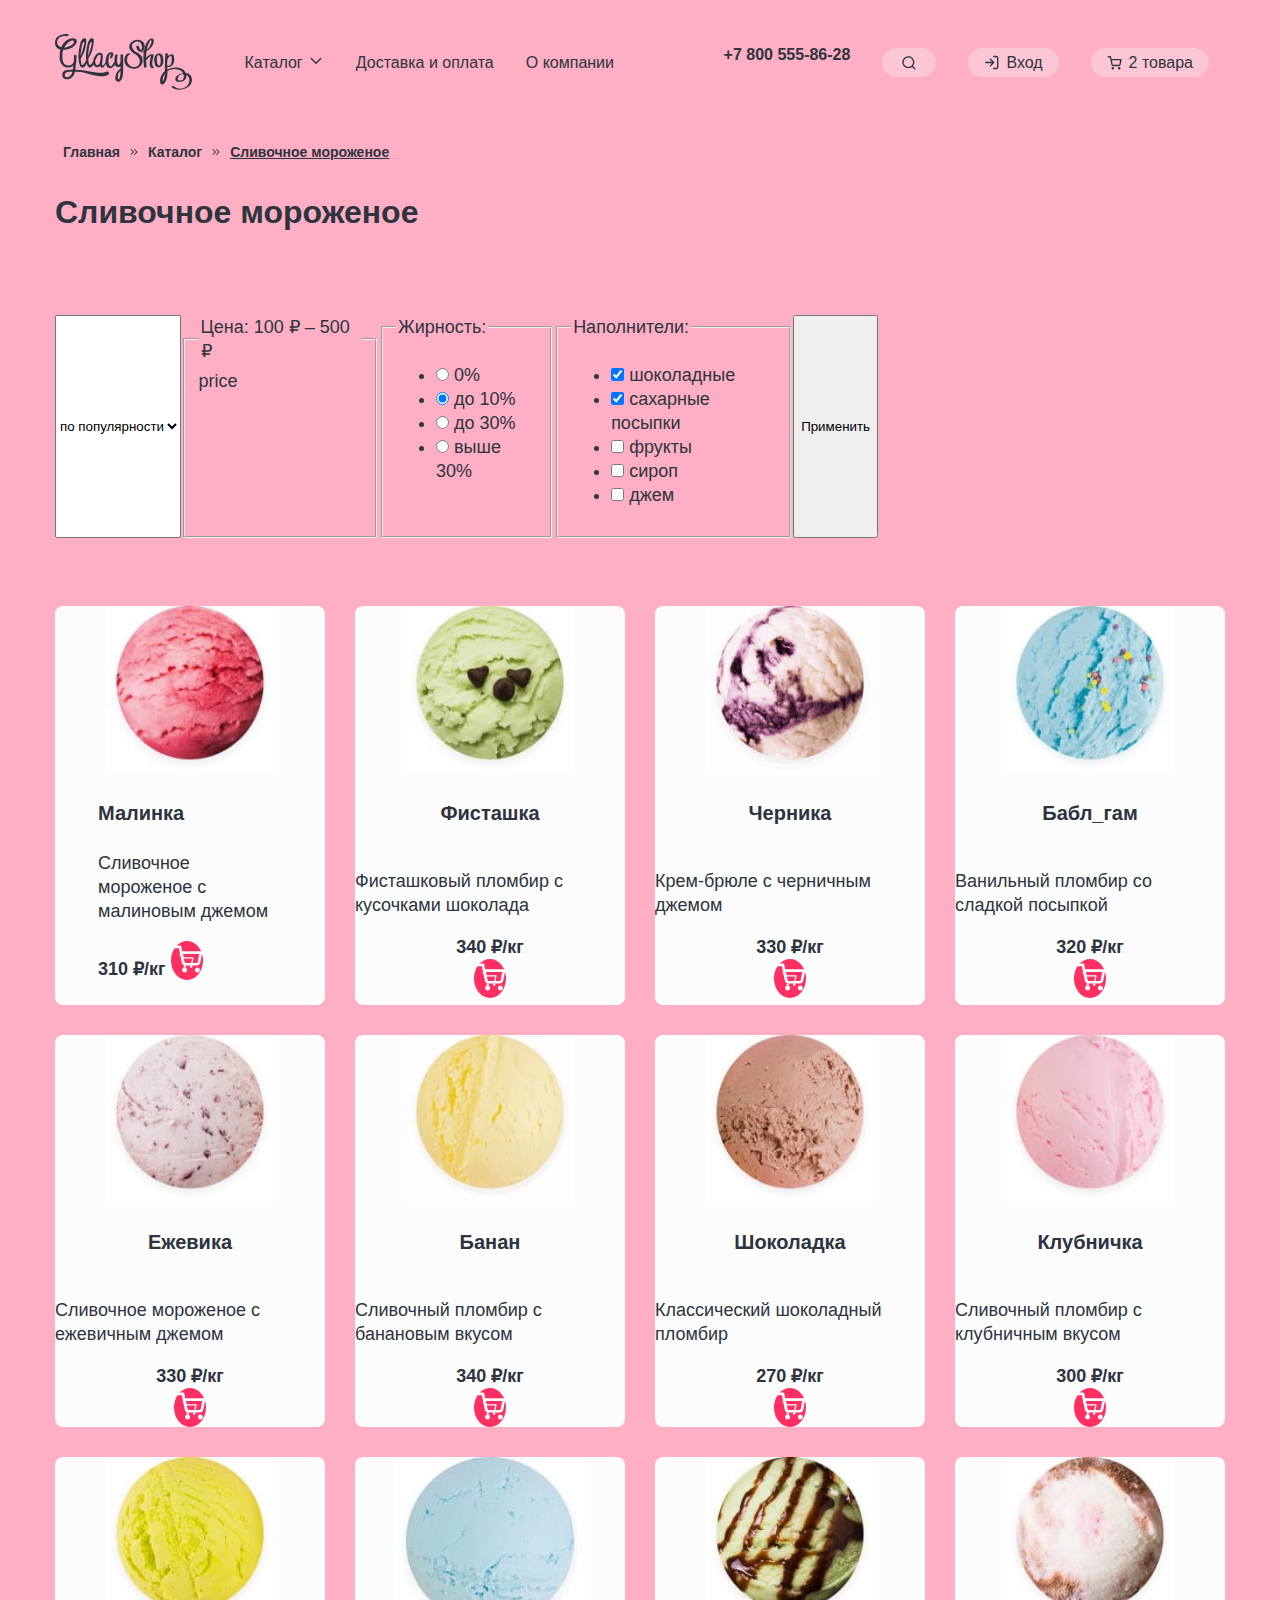
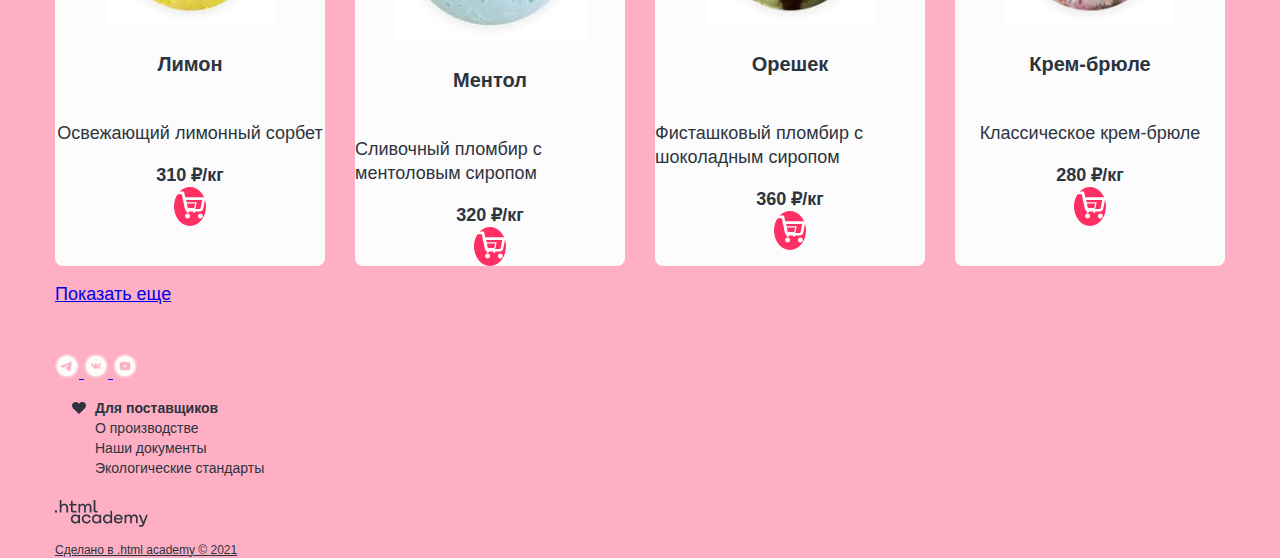
==== catalog.html @ 6842c4ea "Merge pull request #5 from elenaborisova58/master" ====
<!DOCTYPE html>
<html lang="en">
<head>
  <meta charset="UTF-8">
  <meta http-equiv="X-UA-Compatible" content="IE=edge">
  <meta name="viewport" content="widt, initial-scale=1.0">
  <title>Catalog</title>
  <link rel="stylesheet" href="css/style.css">
</head>
<body>



  
  <div class="main__container">
    <header class="header">
        <div class="header__info">
            <img class="logo" src="images/header/logo-shop.svg" width="137" height="56" alt="логотип магазина">
            <nav class="navigation">
                <ul class="menu-list">
                    <li class="menu-item"><a class="menu-link" href="catalog.html">Каталог</a>
                      <svg class="arrow-down" width="16" height="17" viewBox="0 0 16 17" fill="currentColor" xmlns="http://www.w3.org/2000/svg">
                        <path fill-rule="evenodd" clip-rule="evenodd" d="M3.808 7.053a.667.667 0 1 0-.943.943l4.66 4.66a.664.664 0 0 0 .955 0l4.661-4.66a.667.667 0 0 0-.942-.943l-4.196 4.195-4.195-4.195Z"/>
                      </svg>
                    </li>
                    <li class="menu-item"><a class="menu-link" href="#">Доставка и оплата</a></li>
                    <li class="menu-item"><a class="menu-link" href="#index.html">О компании</a></li>
                </ul>
            </nav>
        </div>

        <ul class="menu-search">
            <li><a  class="menu-item phone" href="tel:+78005558628">+7 800 555-86-28</a></li>

                <li class="menu-item"><a href="#" class="menu-link">
                    <svg class="navigation-icon  search-logo" aria-hidden="true" focusable="false" width="16" height="17" viewBox="0 0 16 17" fill="none" xmlns="http://www.w3.org/2000/svg">
                        <path fill-rule="evenodd" clip-rule="evenodd" d="M2.663 8.188a4.667 4.667 0 1 1 8.028 3.237.67.67 0 0 0-.123.124 4.667 4.667 0 0 1-7.904-3.361Zm8.412 4.688a6 6 0 1 1 .943-.943l2.45 2.45a.667.667 0 1 1-.943.943l-2.45-2.45Z" fill="#2D3440"/>
                      </svg>
                        <p class="visually-hidden">Поиск</p></a></li>
                <li class="menu-item">
                    <a href="#" class="menu-link link-login">
                    <svg class="navigation-icon" aria-hidden="true" focusable="false" width="16" height="17" viewBox="0 0 16 17" fill="none" xmlns="http://www.w3.org/2000/svg">
                        <path fill-rule="evenodd" clip-rule="evenodd" d="M9 2.52461C9 2.15642 9.29848 1.85794 9.66667 1.85794H12.3333C12.8638 1.85794 13.3725 2.06865 13.7475 2.44373C14.1226 2.8188 14.3333 3.32751 14.3333 3.85794V13.1913C14.3333 13.7217 14.1226 14.2304 13.7475 14.6055C13.3725 14.9806 12.8638 15.1913 12.3333 15.1913H9.66667C9.29848 15.1913 9 14.8928 9 14.5246C9 14.1564 9.29848 13.8579 9.66667 13.8579H12.3333C12.5101 13.8579 12.6797 13.7877 12.8047 13.6627C12.9298 13.5377 13 13.3681 13 13.1913V3.85794C13 3.68113 12.9298 3.51156 12.8047 3.38654C12.6797 3.26151 12.5101 3.19127 12.3333 3.19127H9.66667C9.29848 3.19127 9 2.8928 9 2.52461ZM5.86189 4.71987C6.12224 4.45952 6.54435 4.45952 6.8047 4.71987L10.1338 8.04897C10.1509 8.06579 10.1671 8.08353 10.1824 8.1021C10.2142 8.1409 10.2411 8.18246 10.2628 8.22589C10.3079 8.31575 10.3333 8.41721 10.3333 8.52461C10.3333 8.63323 10.3074 8.73579 10.2613 8.8264C10.241 8.86635 10.2164 8.90469 10.1876 8.94072C10.1708 8.96172 10.1527 8.98169 10.1335 9.0005L6.8047 12.3293C6.54435 12.5897 6.12224 12.5897 5.86189 12.3293C5.60154 12.069 5.60154 11.6469 5.86189 11.3865L8.05715 9.19127H1.66667C1.29848 9.19127 1 8.8928 1 8.52461C1 8.15642 1.29848 7.85794 1.66667 7.85794H8.05715L5.86189 5.66268C5.60154 5.40233 5.60154 4.98022 5.86189 4.71987Z" fill="#2D3440"/>
                        </svg>Вход</a>
                    </li>

                <li class="menu-item">
                    <a href="#" class="menu-link link-busket">
                    <svg class="navigation-icon" aria-hidden="true" focusable="false" width="16" height="17" viewBox="0 0 16 17" fill="none" xmlns="http://www.w3.org/2000/svg">
                        <path fill-rule="evenodd" clip-rule="evenodd" d="M1.167 2.108a.667.667 0 0 0 0 1.333h1.77l.468 2.336a.664.664 0 0 0 .011.053l.967 4.833a1.826 1.826 0 0 0 1.819 1.47h5.62a1.826 1.826 0 0 0 1.819-1.47l.001-.005.927-4.861a.667.667 0 0 0-.655-.792H4.611l-.473-2.361a.667.667 0 0 0-.654-.536H1.167Zm4.524 8.294-.813-4.064h8.23l-.775 4.067a.493.493 0 0 1-.492.395H6.183a.492.492 0 0 1-.492-.397Zm-1.134 3.961a1.246 1.246 0 1 1 2.492 0 1.246 1.246 0 0 1-2.492 0Zm6.374 0a1.246 1.246 0 1 1 2.491 0 1.246 1.246 0 0 1-2.491 0Z" fill="#2D3440"/>
                      </svg>
                        <p class="visually-hidden">Корзина</p>2 товара</a>
                </li>
         </ul>

</header>



<main class="main">
  <h1 class="visually-hidden">Глейси - магазин мороженого</h1>




  <div class="main__inner">
    <ul class="breadcrumbs">
      <li class="breadcrumbs-item">
        <a href="index.html" class="breadcrumbs-link">Главная</a>
      </li>
      <li class="breadcrumbs-item">
        <a class="breadcrumbs-link">Каталог</a>
      </li>
      <li class="breadcrumbs-item">
      <a class="breadcrumbs-link">Сливочное мороженое</a>
      </li>
    </ul>

    <h2 class="catalog-title">Сливочное мороженое</h2>
  </div>
  <section class="catalog">
    <h2 class="visually-hidden">Все виды мороженого с фильтрами</h2>
<div class="catalog__inner">
    <form  class="catalog__filter" action="http://echo.htmlacademy.ru/" method="get">



        <select class="catalog__select" aria-label="Сортировка">
          <option value="popular">по популярности</option>
          <option value="price-min">по цене min</option>
          <option value="price-max">по цене max</option>
        </select>


        <fieldset class="catalog__filter-group">
          <legend class="catalog__filter-title">Цена: 100 ₽ – 500 ₽</legend>
          price
          </fieldset>

      <fieldset class="catalog__filter-group">
        <legend class="catalog__filter-title">Жирность:</legend>

        <ul class="catalog__filter-fat">
          <li class="catalog__check-fat"> <input  class="control-input" id="0" type="radio" name="fat">
            <label for="0" class="control">0%</label>
          </li>
          <li class="catalog__check-fat"> <input  class="control-input" id="10" type="radio" name="fat" checked>
            <label for="10" class="control">до 10%</label></li>
          <li class="catalog__check-fat"> <input  class="control-input" id="30" type="radio" name="fat">
            <label for="30" class="control">дo 30%</label>
          </li>
          <li class="catalog__check-fat"> <input  class="control-input" id=">30" type="radio" name="fat">
            <label for=">30" class="control">выше 30%</label></li>
        </ul>
        </fieldset>




      <fieldset class="catalog__filter-group">
        <legend class="catalog__filter-title">Наполнители:</legend>


      <ul class="catalog__filter-taste">
        <li class="catalog__check-taste">
          <input class="control-input" id="choko" type="checkbox" name="chokolad" checked>
      <label class="control" for="choco">шоколадные</label>
        </li>
        <li class="catalog__check-taste">
          <input class="control-input" id="sugar" type="checkbox" name="sugar" checked>
      <label class="control" for="sugar">сахарные посыпки</label>
        </li>
        <li class="catalog__check-taste">   <input class="control-input" id="fruits" type="checkbox" name="fruits">
          <label class="control" for="fruits">фрукты</label>
        </li>
        <li class="catalog__check-taste">   <input class="control-input" id="syrup" type="checkbox" name="syrup">
          <label class="control" for="syrup">сироп</label>
        </li>
        <li class="catalog__check-taste">   <input class="control-input" id="jam" type="checkbox" name="jam">
          <label class="control" for="jam">джем</label></li>
      </ul>
    </fieldset>

  <button class="catalog-button" type="submit">Применить</button>
  </form>
  </div>
</section>

<section class="cards-product">
  <div class="card-product">
  
      <ul class="cards__list">
      <li class="cards__list-item"><img src="images/content/bestseller1.jpg" width="168" height="168" alt="Вкус Малина">
          <div class="cards__list-item-content"><h4>Малинка</h4>
          <p class="cards__info">Сливочное мороженое с малиновым джемом</p>
          <b class="cards__price">310 ₽/кг</b>
              <button class="busket"><img src="images/busket-logo.svg" width="32" height="32" alt="Перейти в корзину" class="busket-logo"></button></div>
      </li>
      <li class="cards__list-item"><img src="images/content/bestseller2.jpg" width="168" height="168" alt="Вкус фисташка">
          <h4>Фисташка</h4>
          <p class="cards__info">Фисташковый пломбир с кусочками шоколада</p>
          <b class="cards__price">340 ₽/кг</b>
          <button class="busket"><img src="images/busket-logo.svg" width="32" height="32" alt="Перейти в корзину" class="busket-logo"></button>
      </li>
      <li class="cards__list-item"><img src="images/content/bestseller3.jpg" width="168" height="168" alt="Вкус черника">
          <h4>Черника</h4>
          <p class="cards__info">Крем-брюле с черничным джемом</p>
          <b class="cards__price">330 ₽/кг</b>
          <button class="busket"><img src="images/busket-logo.svg" width="32" height="32" alt="Перейти в корзину" class="busket-logo"></button>
      </li>
      <li class="cards__list-item"><img src="images/content/bestseller4.jpg" width="168" height="168" alt="Вкус Жвачки">
          <h4>Бабл_гам</h4>
          <p class="cards__info">Ванильный пломбир со сладкой посыпкой</p>
          <b class="cards__price">320 ₽/кг</b>
          <button class="busket"><img src="images/busket-logo.svg" width="32" height="32" alt="Перейти в корзину" class="busket-logo"></button>
      </li>
      <li class="cards__list-item"><img src="images/content/bestseller5.jpg" width="168" height="168" alt="Вкус пломбир с ежевичным джемом">
        <h4>Ежевика</h4>
        <p class="cards__info">Сливочное мороженое с ежевичным джемом</p>
        <b class="cards__price">330 ₽/кг</b>
        <button class="busket"><img src="images/busket-logo.svg" width="32" height="32" alt="Перейти в корзину" class="busket-logo"></button>
      </li>
      <li class="cards__list-item"><img src="images/content/bestseller6.jpg" width="168" height="168" alt="Вкус пломбир банановый">
        <h4>Банан</h4>
        <p class="cards__info">Сливочный пломбир с банановым вкусом</p>
        <b class="cards__price">340 ₽/кг</b>
        <button class="busket"><img src="images/busket-logo.svg" width="32" height="32" alt="Перейти в корзину" class="busket-logo"></button></li>
      <li class="cards__list-item"><img src="images/content/bestseller7.jpg" width="168" height="168" alt="Вкус пломбир шоколадный">
        <h4>Шоколадка</h4>
        <p class="cards__info">Классический шоколадный пломбир</p>
        <b class="cards__price">270 ₽/кг</b>
        <button class="busket"><img src="images/busket-logo.svg" width="32" height="32" alt="Перейти в корзину" class="busket-logo"></button>

      </li>
      <li class="cards__list-item"><img src="images/content/bestseller8.jpg" width="168" height="168" alt="Вкус пломбир клубничный">
        <h4>Клубничка</h4>
        <p class="cards__info">Сливочный пломбир с клубничным вкусом</p>
        <b class="cards__price">300 ₽/кг</b>
        <button class="busket"><img src="images/busket-logo.svg" width="32" height="32" alt="Перейти в корзину" class="busket-logo"></button></li>
      <li class="cards__list-item"><img src="images/content/bestseller9.jpg" width="168" height="168" alt="Вкус лимонный сорбет">
        <h4>Лимон</h4>
        <p class="cards__info">Освежающий лимонный сорбет</p>
        <b class="cards__price">310 ₽/кг</b>
        <button class="busket"><img src="images/busket-logo.svg" width="32" height="32" alt="Перейти в корзину" class="busket-logo"></button></li>
      <li class="cards__list-item"><img src="images/content/bestseller10.jpg" alt="Вкус пломбир с ментолом">
        <h4>Ментол</h4>
        <p class="cards__info">Сливочный пломбир с ментоловым сиропом</p>
        <b class="cards__price">320 ₽/кг</b>
        <button class="busket"><img src="images/busket-logo.svg" width="32" height="32" alt="Перейти в корзину" class="busket-logo"></button></li>
      <li class="cards__list-item"><img src="images/content/bestseller11.jpg" width="168" height="168" alt="Вкус фисташковый пломбир с шоколадом">
        <h4>Орешек</h4>
        <p class="cards__info">Фисташковый пломбир с шоколадным сиропом</p>
        <b class="cards__price">360 ₽/кг</b>
        <button class="busket"><img src="images/busket-logo.svg" width="32" height="32" alt="Перейти в корзину" class="busket-logo"></button></li>
      <li class="cards__list-item"><img src="images/content/bestseller12.jpg" width="168" height="168" alt="Вкус крем-брюле">
        <h4>Крем-брюле</h4>
        <p class="cards__info">Классическое крем-брюле </p>
        <b class="cards__price">280 ₽/кг</b>
        <button class="busket"><img src="images/busket-logo.svg" width="32" height="32" alt="Перейти в корзину" class="busket-logo"></button></li>
  </ul>
  </div>
<a href="#" class="catalog__cards-button">Показать еще</a>
</section>

</main>


<footer class="footer">
  <div class="footer__content">
    <div class="conteiner">
      <div class="footer__social">
        <div class="social-info">
          <a href="#" class="social-link">
            <img src="images/logo-telegram.png" width="24" height="24" alt="телеграмм">
          </a>
          <a href="#" class="social-link">
            <img src="images/logo-vk.png" width="24" height="24" alt="вконтакте">
          </a>
          <a href="#" class="social-link">
            <img src="images/logo-youtube.png" width="24" height="24" alt="ютьюб">
          </a>
        </div>

        <nav class="footer__menu">
          <ul class="footer__info">
            <li class="footer-link"><a class="for-opt" href="#"><b>Для поставщиков</b></a></li>
                            <li class="footer-link"><a  class="prodaction" href="#">О производстве</a></li>
                            <li class="footer-link"><a  class="documents" href="#"> Наши документы</a></li>
                            <li class="footer-link"><a  class="standart" href="#">Экологические стандарты</a></li>
          </ul>
        </nav>

        <div class="footer__copyright">
          <img src="images/logo_htmlacademy.png" width="93" height="27" alt="логотип компании">
          <a class="academy-link" href="https://htmlacademy.ru">Сделано в .html academy © 2021</a>
        </div>


      </div>
    </div>


  </div>
</footer>
</div>

</body>
</html>
---- css/style.css ----
@font-face{
    font-family: "Inter"    font-style: normal;
    font-weight: 700;
src: url("fonts/inter-700.woff2") format("woff2");
font-display: swap;
}
@font-face{
    font-family: "Inter";
    font-style: regular;
    font-weight: 400;
src: url("fonts/inter-400.woff2") format("woff2");
font-display: swap;
}
@font-face{
    font-family: "Inter";
    font-weight: 900;
    font-style: normal;
src: url("fonts/inter-900.woff2") format("woff2");
font-display: swap;
}
html{
  height: 100%;
}

body{
    margin: 0;
    display: flex;
    flex-direction: column;
    min-height: 100%;
    font-family: "Inter", sans-serif;
    font-size: 18px;
    line-height: 24px;
    color: #2D3440;
    background-color: #FEAFC3;
}
.main__container{
    width: 1170px;
    margin: 0 auto;
    padding: 0;
    }

.visually-hidden{
    position: absolute;
    width: 1px;
    height: 1px;
    margin: -1px;
    padding: 0;
    border: 0;
    clip: rect(0 0 0 0);
    overflow:hidden;
}
.main__container h3{
    font-weight: 900;
    font-size: 32px;
    line-height: 46px;
    text-align: center;
}
.main__container h4{
    font-weight: 700;
    font-size: 20px;
    line-height: 24px;
}
/*-----------------------header---------------------------*/


.header{
    display: flex;
    justify-content: space-between;
    padding: 24px 0;


}
.header__info{
    width: 575px;
    display: flex;
    justify-content: space-between;
    align-items: center;
    flex-wrap: wrap;
    margin: 0;
    padding: 0;
}
.menu-list{
    display: flex;
    justify-content: space-between;
    list-style-type: none;
    min-width: 115px;
    min-height: 32px;
    padding: 0;
    margin: 0;
    cursor: pointer;
}
.menu-item{
  padding: 8px 16px;
}
.menu-item:hover{
    box-sizing: border-box;
    border-radius: 30px ;
    background-color: rgba(252, 252, 252, 0.5);
}
.menu-item:focus{
    box-sizing: border-box;
    background-color: rgba(252, 252, 252, 0.5);
    border-radius: 30px ;
    border-color: solid 2px rgba(45, 52, 64, 1)
}
.menu-item .menu-link{
    position: relative;
}
.menu-search{
    display: flex;
   flex-wrap: wrap;
   list-style: none;
}
.menu-search .menu-item .menu-link{
    box-sizing: border-box;
    text-align: center;
    background-color: rgba(252, 252, 252, 0.3);
    border-radius: 30px ;
    padding: 6px 16px 6px 38px;
}
.menu-search .navigation-icon .search-logo{
    padding: 6px 16px;
}
.phone{
  font-weight: 700;
  font-size: 16px;
  line-height: 20px;
}
.navigation-icon{
    position: absolute;
    top: 0;
    right: 0;
    bottom: 0;
    left: 0;
    margin: auto;

}
.menu-item .link-login .navigation-icon,
.menu-item .link-busket .navigation-icon{
right: auto;
left: 16px;
}


    /*-------------------------------------слайдер----------------------------*/
    .top__slider{
        position: relative;
        display: flex;

    }
    .top__slider-info{
        width: 540px;
        padding: 136px 41px 0 70px;
    }

    .top__slider-images{

        width: 306px;
        margin: 21px 0 26px 0;
        background-image: url(../images/slider/page1/raund.png);
        background-repeat: no-repeat;
        background-position: 50% 50%;
    }
    .top__slider-next-page{
        position: relative;
        width: 278px;
        display: flex;
        justify-content: flex-end;
        align-items: center;
    }
    .top__slider-next-image{
        margin-left: 41px;
    }




    .top__slider-control-button{
        position: absolute;
        top: 50%;
        display: flex;
        justify-content: space-between;
        width: 100%;
        transform: translateY(-50%);
    }



.top__slider-title{
    font-weight: 900;
    font-size: 36px;
    line-height: 46px;
    margin-bottom: 24px;
}
.top__slider-btn{

    text-align: center;
    background-color: #FCFCFC;
    border: 4px solid rgba(252, 252, 252, 0.4);
    border-radius: 26px;
    padding: 12px 32px;
    font-weight: 700;
    font-size: 16px;
    box-shadow: inset 0 4 0 4px rgba(45, 52, 64, 0.1);
   cursor: pointer;
   margin-top: 48px;
}

.top__slider-pagination{
    position: absolute;
    bottom: 0;
}
.top__slider-pagination-item{
    margin: 0 4px;
}
    .top__slider-pagination-arrow{
    box-sizing: border-box;
    width: 38px;
    height: 38px;
    background-color: rgba(252, 252, 252, 0.3);
    border: 2px solid rgba(252, 252, 252, 1);
    border-radius: 50%;
    padding: 11px;

    }
    .top__slider-pagination-arrow-next,
    .top__slider-pagination-arrow-back{
        padding: 3px  6px 4px;
    }
    .top__slider-pagination-arrow:hover{
        box-sizing: border-box;
        background-color: rgba(252, 252, 252, 0.5);
        border: none;
        border-radius: 50%;
        padding: 11px;
        }
        .top__slider-pagination-arrow:focus{
            box-sizing: border-box;
            background-color: rgba(252, 252, 252, 0.5);
            border: 2px solid rgba(45, 52, 64, 1) ;
            border-radius: 50%;
            padding: 11px;
            }
            .top__slider-pagination{
                display: flex;
                justify-content: start;
                margin-bottom: 0;
                padding: 0;
                list-style-type: none;
            }

            .slider-pagination-button {
                width: 12px;
                height: 12px;
                margin: 0;
                padding: 0;
                background-color: rgba(252, 252, 252, 0.5);
                border: none;
                border-radius: 50%;
                cursor: pointer;
            }
            .slider-pagination-button:hover {
                background-color: rgba(252, 252, 252, 0.5);
                border: 1px solid  rgba(252, 252, 252, 1);
            }
            .slider-pagination-button:focus {
                background-color: rgba(252, 252, 252, 0.5);
                border: 1px solid rgba(45, 52, 64, 1);
            }
            .slider-pagination-button-current{
                background-color: rgba(252, 252, 252, 1);
            }




.menu-link{
    font-family: Inter, sans-serif;
    line-height: 20px;
    font-size: 16px;
    font-weight: 400;
    text-align: center;
    text-decoration: none;
    color: inherit;
    cursor: pointer;

}
.phone{
    margin: 42px auto;
    color:inherit;
    text-decoration: none;
}
.social-links.top__slider{
    position: absolute;
   bottom: 0px;
    display: flex;
    justify-content:space-between;
    width: 104px;
    list-style: none;
    cursor: pointer;
}


/*----------------малинка даром----------------------------------*/


.gifts-title{
    margin: 0 auto;
    width: 434px;
    padding-top: 80px;
    padding-bottom: 55px;


}
.gifts-list{
    display: flex;
        justify-content: space-between;
        padding: 0;
        margin: 0;
}
.gifts-list-item{
list-style: none;
padding: 36px 219px 36px 36px;

}
.gifts-inner{
    width: 570px;
    border-radius: 16px;
background-color: #FF7799;

}
.gifts-inner.raspberry{
    background-image: url(../images/raspberry.png);
    background-position: right  bottom;
    background-repeat: no-repeat;
}
.gifts-inner.marshmellow{
    background-image: url(../images/marshmellow.png);
    background-position: right  bottom;
    background-repeat: no-repeat;
}
.gifts-text{
    font-weight: 400;
    font-size: 16px;
    line-height: 22px;
    margin: 28px auto;
}
.gifts-btn{
  text-align: center;
    background-color: #FCFCFC;
    border: 4px solid rgba(242, 180, 197, 1);
    border-radius: 26px;
    padding: 12px 32px;
    font-weight: 700;
    font-size: 16px;
    cursor: pointer;
}
.gifts-btn:hover{
    background-color: rgba(242, 180, 197, 1);
    border: 4px solid #FCFCFC;
}
.gifts-btn:focus{
    border: 2px solid #2D3440;
}
.gifts-btn:active{
    background-color: rgba(242, 180, 197, 1);;
    border: 2px solid #2D3440;
}



/*----------bestsellers------------------------------------------*/


.bestsellers__title{

    width: 526px;
    margin: 0 auto;
    padding-top: 80px;
    padding-bottom: 55px;
}

.bestsellers__list{
    display: flex;
    justify-content: space-between;
    list-style: none;
    text-align: center;
    margin: 112px 0 0 0;
    padding: 0;

}
.bestsellers__list-item{

background-color: #FCFCFC;
border-radius: 8px;
width: 270px;



}
.bestsellers__img{
    width:60%;
    height:60%;
    clip-path: circle(47%);
    object-fit: cover;
    margin-top: -50px;
    box-shadow: 0 4px 12px 0 rgba(45, 52, 64, 0.1);
}
.bestsellers__list-item h4{
    margin: 16px auto 8px;

}
.bestsellers__info{
    font-weight: 400;
    font-size: 16px;
    line-height: 22px;
    text-align: center;
   margin:0 auto 16px;
}

.bestsellers__price .price{
    font-weight: 700;
    font-size: 20px;
    line-height: 24px;
    padding-top: 4px;
}

.bestsellers__price-inner{
display: flex;
justify-content: space-between;
padding-left: 40px;
padding-right: 40px;
padding-bottom: 24px;
}
.busket{
    width: 32px;
    border-radius: 50%;
    background-image:url(../images/busket-logo.svg);
    background-repeat: no-repeat;
    background-position: center;
background-color: #FF2F64;
border: 2px solid #FF2F64;
  cursor: pointer;
}
.busket:hover{
    background-color: #FCFCFC;
    background-image: url(../images/busket-logo-black.svg);
    background-repeat: no-repeat;
    background-position: center;
    border: 2px solid #FF2F64;
      cursor: pointer;
      color: #2D3440;
}
.busket:focus{
    background-color: #FEAFC3;
    background-image: url(../images/busket-logo-black.svg);
    background-repeat: no-repeat;
    background-position: center;
    border: 2px solid #FF2F64;
      cursor: pointer;
      color: #2D3440;
}
.busket:active{
    background-image:url(../images/busket-logo.svg);
    background-repeat: no-repeat;
    background-position: center;
    background-color: #FEAFC3;
    border: 2px solid #2D3440;
}

/*-----------------вафельная рамка------------------*/


.info__list{
    display: flex;
    justify-content: space-around;
    flex-wrap: wrap;
    list-style-type: none;
    width: 1074px;
    margin-top: 80px;
    background-color:#fff ;
    border-radius: 16px;
    padding: 56px 40px;
    border-radius: 16px;

    border: 24px solid #FF2F64;
    border-image: url(../images/background/slice-wafer.png) 24 round round;

}
.info__title{
    text-align: center;
    margin-bottom: 56px;


}
.info__text {
    display: flex;
    justify-content: space-around;
    align-items: flex-start;
    width: 505px;
}
.info-logo{
    padding-right:16px;
    transform: translateX(10%) translateY(40%);

}
/*-------------10 способов  подписки--------------------------*/

.subscription{
    display: flex;
    justify-content: space-between;
    margin-top: 80px;

}
.subscription__serving p{
  font-weight: 400;
  font-size: 16px;
  line-height: 20px;
}
.subscription__serving{
width: 570px;
background-image: url("../images/background/bgr-subsription-serving.jpg");
background-repeat: no-repeat;

border-radius: 16px;
padding: 32px 235px 67px 32px;
}

.subscription__serving-link{
min-width: 303px;
font-weight: 700;
font-size: 24px;
line-height: 30px;
text-decoration: none;

}
.subscription__to-mailing{
    width: 570px;
    padding: 26px 24px;
    border: 6px solid #FF2F64 ;
    border-image: url(../images/background/slice-mail.png) 12 round round;
border-radius: 16px;
background-color:#fff ;
}
.subscription__to-mailing p{
    font-weight: 400;
    font-size: 16px;
    line-height: 22px;
    margin: 0;
    padding: 0;
}
.subscription__to-mailing.field{
    width: 332px;

}
.subscription__to-mailing-form{
padding: 14px 16px;
flex-grow: 1;
border-radius: 4px;
border: 1px solid #B9B9B9;
}
.subscription__to-mailing-form.placeholder{
color: #B9B9B9;
opacity: 0.5;
}
.subscription__to-mailing-form:hover{
    border: 1px solid #2D3440;
}
.subscription__to-mailing-form:focus{
    border: 2px solid #2D3440;
}
.button{
    padding: 12px 32px;
    text-align: center;
    background-color: #FF2F64;
    color: #fff;
    border: 4px solid rgba(242, 180, 197, 1);
    border-radius: 26px;
    padding: 12px 32px;
    font-weight: 700;
    font-size: 16px;
    box-shadow: 0 4px 12px 0 rgba(45, 52, 64, 0.1);
    cursor: pointer;
}

.button:hover{
    background-color: rgba(252, 252, 252, 0.4);
    border: 4px solid rgba(255, 47, 100, 1);
    color: #2D3440;
}
.button:focus{
    background-color: rgba(252, 252, 252, 0.4);
    border: 4px solid rgba(255, 47, 100, 1);
    color: #2D3440;
}
.button:active{
    background-color: rgba(255, 47, 100, 1);
    border: 2px solid rgba(45, 52, 64, 0.1);
}
/*-----------------доставка--------------------*/

.delivery{
      display: flex;
      justify-content: space-between;
    background-image: url("../images/background/bgr-delivery.jpg");
    background-repeat: no-repeat;
    border-radius: 16px;
    margin-top: 80px;
    padding: 64px;

}
.delivery__inner{
    width: 371px;
}

.delivery-title{
    margin-top: 100px;
    margin-left: 36px;
}
.delivery__inner p{
    margin-left: 36px;
}
.delivery p{
    font-weight: 400;
    font-size: 16px;
    line-height: 22px;
}

.delivery-form{
display: grid;
grid-template-columns: 117px 287px;
gap: 16px;
   width: 500px;
   background-color: #FCFCFC;
   border-radius: 16px;
   padding: 40px 40px 42px;
}

.field{
 margin: 0;
 padding: 14px 16px;
font: inherit;
font-weight: 400;
font-size: 16px;
line-height: 20px;
border: 1px solid #B9B9B9;
border-radius: 8px;
}

/*hover*/
.field:hover{
    border: 1px solid  #2D3440;
    color: #2D3440;
}
/*focus*/
.field:focus{
    outline: 2px solid  #2D3440;
    color: #2D3440;
}
/*disabled*/
.field:disabled,
.field:disabled:hover{
    outline: 1px solid  #FF2F64;
    color: #2D3440;
}
/*invalid*/
.field:invalid{
    background-color: #B9B9B9;
}
/*placeholder*/
.field::placeholder{
    opacity: 0.5;
    color: #2D3440;

}
.tooltype{
    position: absolute;
    margin-top: 3px;
}
.tooltype-date{
    margin-left: 40px;

}
 .tooltype-adress{
    margin-left: 54px;
 }

.tooltype-text{
    position: absolute;
    width: 169px;
    font-size: 12px;
    line-height: 16px;
    padding: 10px 8px 15px;
    border: 1px solid  #B9B9B9;
    background-color: #fff;
    margin-left: 72px;
    z-index: 1;
    visibility: hidden;

}
.tooltype-adress:hover .tooltype-text{
    display: block;
}



.form{
    display: flex;
    flex-direction: column;
}

.form label{
    position: relative;
    font-weight: 700;
    font-size: 16px;
    line-height: 20px;
    margin-bottom: 8px;
}
.info-form{
   grid-column: 1/-1;
   justify-self: start;
    font-weight: 400;
    font-size: 16px;
    line-height: 22px;
    margin: 0;
    padding: 0;
}
.delivery__adress{
   grid-column: 1/-1;
}

.delivery-btn{
grid-column: 1/-1;
justify-self: center;
font-weight: 700;
font-size: 16px;
cursor: pointer;
}

/*--------------------контакты-----------------------*/


.contacts{

 margin-top: 80px;
padding: 64px;
background-image: url("../images/background/bgr-contacts.jpg");
background-repeat: no-repeat;
border-radius: 16px;

}
.contacts__adress{
width: 343px;
background-color: #FCFCFC;
border-radius: 16px;
padding: 40px;
font-weight: 400;
font-size: 16px;
line-height: 22px;
}
.contacts__adress p{
margin-top: 0;
}
.contacts__title{
  font-weight: 700;
  font-size: 20px;
  line-height: 24px;
  margin-top: 12px;
  margin-bottom: 24px;
}
.contacts__phone{
    color:inherit;
    margin-top: 12px;
}
.contacts__subtitle{
    font-weight: 400;
    font-size: 14px;
    line-height: 20px;
    margin-top: 0;
}
.feedback-btn{
text-decoration: none;
cursor: pointer;
}



/*---------------------------------footer------------------*/
.footer{
    display: flex;
    justify-content: space-between;
    width: 1170px;
    padding-top: 48px;
}
.social-links{
    display: flex;
    justify-content:space-between;
    width: 104px;
    padding: 0;
    margin: 0;
    list-style: none;
}

.footer__info{
    width: 356px;
    flex-wrap: wrap;
    list-style-type: none;
    font-weight: 400;
  font-size: 14px;
  line-height: 20px;
  padding-bottom: 8px;
}

.footer-link a{
 color: inherit;
text-decoration: none;
cursor: pointer;
}
.footer__info::before{
    background-image: url(../images/heart-fill.svg);
    position: absolute;
    width: 16px;
    height: 16px;
    content: "";
    margin-left: -24px;
    margin-top: 2px;
    }
.footer__copyright{
    display: flex;
    flex-direction: column;
}
.academy-logo{
    width: 93px;

}
.academy-link{
    font-weight: 400;
    font-size: 12px;
    line-height: 16px;

    color: inherit;
    padding: 15px 15px 0 0 ;
}

/*-------------!!!Catalog---------------------------------------------------------------------------------*/



.breadcrumbs{
    margin: 32 0 16;
    padding: 0;
    display: flex;
flex-direction: row;
    justify-content:flex-start;
    list-style: none;
}
.breadcrumbs-item{
    font-weight: 700;
    font-size: 14px;
    line-height: 20px;
    padding: 0 20px 0 8px;
}
.breadcrumbs-link{
        text-decoration: none;
        color: inherit;
}
 .breadcrumbs-item:not(:last-child){
background-image: url(../images/catalog/chevrons-right.svg);
background-repeat: no-repeat;
background-position: right;
}
.breadcrumbs-item:last-child{
    text-decoration: underline;
}





/*-------селекторы_______________*/

.catalog{
    display: flex;
   justify-content: space-between;
   width: 1170px;
    margin: 0;
    padding: 0;
}
.catalog__inner{
    width: 823px;
    display: flex;
    flex-wrap: wrap;
    margin-top: 40px;
}
.control-input{
    margin: 0;
    padding: 8px 14px;
    font: inherit;
    font-weight: 400;
    background-color: #FEAFC3;
    border: none;

}

.catalog__filter-group{
   display: inline-block;
    font-family: inherit;
}
.catalog-title{
     font-weight: 900;
     font-size: 32px;
     line-height: 46px;
     margin-bottom: 40px;
}
.catalog__filter{
    display: flex;
    justify-content: start;
    margin-bottom: 44px;
}



/*картока товара */
.cards__list{
   display: grid;
   grid-template-columns: repeat(4, 270px);
gap: 30px;
   list-style-type: none;
   margin: 24px 0 16px;
   padding: 0;
}

.cards__list-item{
display: flex;
flex-direction: column;
align-items: center;

background-color: #FCFCFC;
border-radius: 8px;
width: 270px;

}
.cards__list-item-content{

    padding: 0 37px 24px 43px;
    flex-grow: 1;
}
.cards__price{
    text-align: center;

}
.busket{
    margin: 0;
    padding: 0;
}
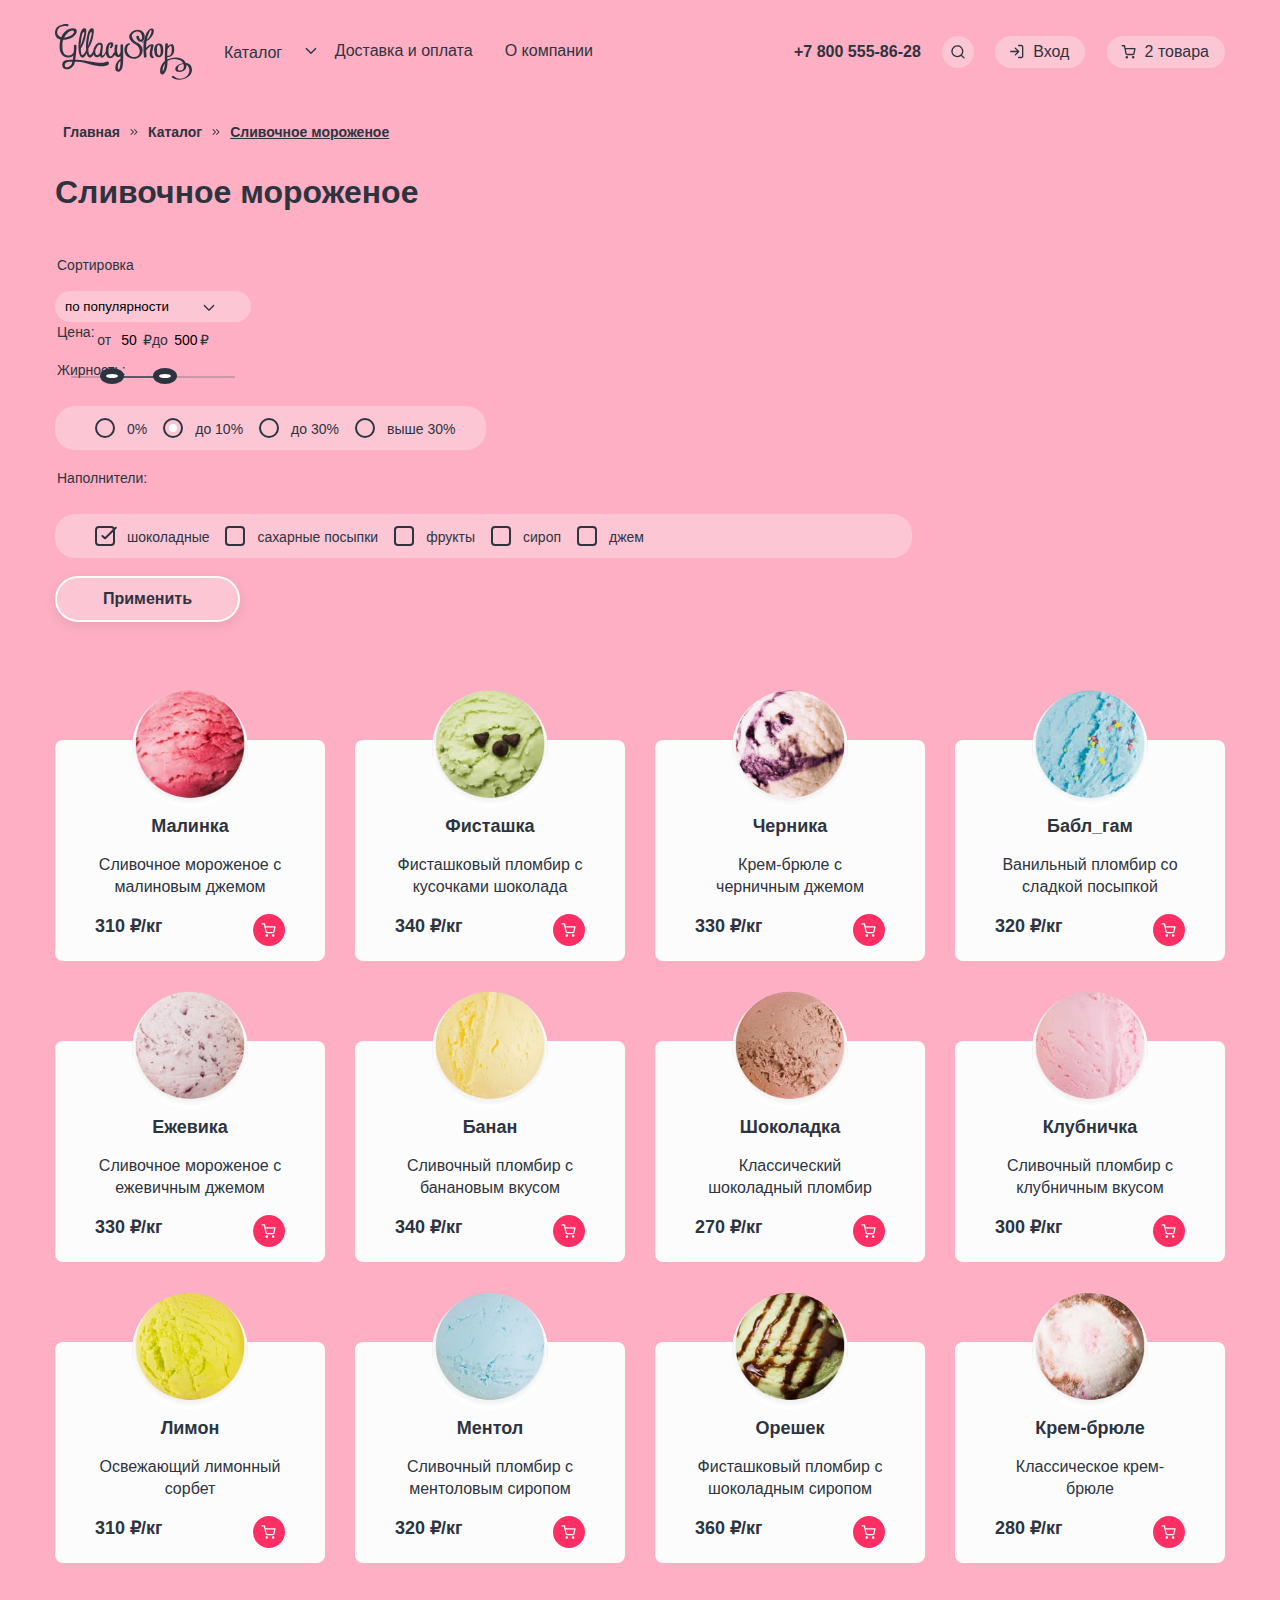
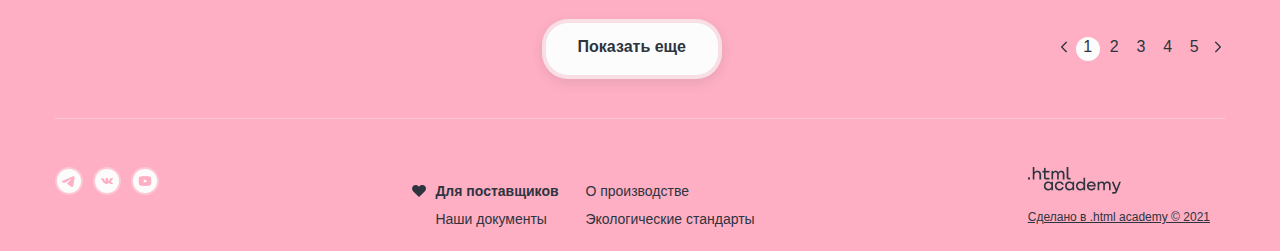
==== commit b5714fc2: "777" ====
--- a/catalog.html
+++ b/catalog.html
@@ -11,41 +11,45 @@
 
 
 
-  
+
   <div class="main__container">
     <header class="header">
+
+
         <div class="header__info">
             <img class="logo" src="images/header/logo-shop.svg" width="137" height="56" alt="логотип магазина">
             <nav class="navigation">
-                <ul class="menu-list">
-                    <li class="menu-item"><a class="menu-link" href="catalog.html">Каталог</a>
+                <ul class="navigation-list info-list ">
+                    <li class="list-item"><a class="menu-link" href="catalog.html">Каталог</a>
                       <svg class="arrow-down" width="16" height="17" viewBox="0 0 16 17" fill="currentColor" xmlns="http://www.w3.org/2000/svg">
                         <path fill-rule="evenodd" clip-rule="evenodd" d="M3.808 7.053a.667.667 0 1 0-.943.943l4.66 4.66a.664.664 0 0 0 .955 0l4.661-4.66a.667.667 0 0 0-.942-.943l-4.196 4.195-4.195-4.195Z"/>
                       </svg>
                     </li>
-                    <li class="menu-item"><a class="menu-link" href="#">Доставка и оплата</a></li>
-                    <li class="menu-item"><a class="menu-link" href="#index.html">О компании</a></li>
+                    <li class="list-item"><a class="menu-link" href="#">Доставка и оплата</a></li>
+                    <li class="list-item"><a class="menu-link" href="#index.html">О компании</a></li>
                 </ul>
             </nav>
         </div>
 
-        <ul class="menu-search">
-            <li><a  class="menu-item phone" href="tel:+78005558628">+7 800 555-86-28</a></li>
-
-                <li class="menu-item"><a href="#" class="menu-link">
+        <ul class="navigation-list search-list">
+            <li class="list-item">
+              <a  class="link-phone" href="tel:+78005558628">+7 800 555-86-28</a></li>
+
+                <li class="list-item">
+                  <a  class="menu-link" href="#">
                     <svg class="navigation-icon  search-logo" aria-hidden="true" focusable="false" width="16" height="17" viewBox="0 0 16 17" fill="none" xmlns="http://www.w3.org/2000/svg">
                         <path fill-rule="evenodd" clip-rule="evenodd" d="M2.663 8.188a4.667 4.667 0 1 1 8.028 3.237.67.67 0 0 0-.123.124 4.667 4.667 0 0 1-7.904-3.361Zm8.412 4.688a6 6 0 1 1 .943-.943l2.45 2.45a.667.667 0 1 1-.943.943l-2.45-2.45Z" fill="#2D3440"/>
                       </svg>
                         <p class="visually-hidden">Поиск</p></a></li>
-                <li class="menu-item">
-                    <a href="#" class="menu-link link-login">
+                <li class="list-item">
+                    <a class="menu-link"  href="#" >
                     <svg class="navigation-icon" aria-hidden="true" focusable="false" width="16" height="17" viewBox="0 0 16 17" fill="none" xmlns="http://www.w3.org/2000/svg">
                         <path fill-rule="evenodd" clip-rule="evenodd" d="M9 2.52461C9 2.15642 9.29848 1.85794 9.66667 1.85794H12.3333C12.8638 1.85794 13.3725 2.06865 13.7475 2.44373C14.1226 2.8188 14.3333 3.32751 14.3333 3.85794V13.1913C14.3333 13.7217 14.1226 14.2304 13.7475 14.6055C13.3725 14.9806 12.8638 15.1913 12.3333 15.1913H9.66667C9.29848 15.1913 9 14.8928 9 14.5246C9 14.1564 9.29848 13.8579 9.66667 13.8579H12.3333C12.5101 13.8579 12.6797 13.7877 12.8047 13.6627C12.9298 13.5377 13 13.3681 13 13.1913V3.85794C13 3.68113 12.9298 3.51156 12.8047 3.38654C12.6797 3.26151 12.5101 3.19127 12.3333 3.19127H9.66667C9.29848 3.19127 9 2.8928 9 2.52461ZM5.86189 4.71987C6.12224 4.45952 6.54435 4.45952 6.8047 4.71987L10.1338 8.04897C10.1509 8.06579 10.1671 8.08353 10.1824 8.1021C10.2142 8.1409 10.2411 8.18246 10.2628 8.22589C10.3079 8.31575 10.3333 8.41721 10.3333 8.52461C10.3333 8.63323 10.3074 8.73579 10.2613 8.8264C10.241 8.86635 10.2164 8.90469 10.1876 8.94072C10.1708 8.96172 10.1527 8.98169 10.1335 9.0005L6.8047 12.3293C6.54435 12.5897 6.12224 12.5897 5.86189 12.3293C5.60154 12.069 5.60154 11.6469 5.86189 11.3865L8.05715 9.19127H1.66667C1.29848 9.19127 1 8.8928 1 8.52461C1 8.15642 1.29848 7.85794 1.66667 7.85794H8.05715L5.86189 5.66268C5.60154 5.40233 5.60154 4.98022 5.86189 4.71987Z" fill="#2D3440"/>
                         </svg>Вход</a>
                     </li>
 
-                <li class="menu-item">
-                    <a href="#" class="menu-link link-busket">
+                <li class="list-item">
+                    <a class="menu-link link-cart" href="#" >
                     <svg class="navigation-icon" aria-hidden="true" focusable="false" width="16" height="17" viewBox="0 0 16 17" fill="none" xmlns="http://www.w3.org/2000/svg">
                         <path fill-rule="evenodd" clip-rule="evenodd" d="M1.167 2.108a.667.667 0 0 0 0 1.333h1.77l.468 2.336a.664.664 0 0 0 .011.053l.967 4.833a1.826 1.826 0 0 0 1.819 1.47h5.62a1.826 1.826 0 0 0 1.819-1.47l.001-.005.927-4.861a.667.667 0 0 0-.655-.792H4.611l-.473-2.361a.667.667 0 0 0-.654-.536H1.167Zm4.524 8.294-.813-4.064h8.23l-.775 4.067a.493.493 0 0 1-.492.395H6.183a.492.492 0 0 1-.492-.397Zm-1.134 3.961a1.246 1.246 0 1 1 2.492 0 1.246 1.246 0 0 1-2.492 0Zm6.374 0a1.246 1.246 0 1 1 2.491 0 1.246 1.246 0 0 1-2.491 0Z" fill="#2D3440"/>
                       </svg>
@@ -78,190 +82,295 @@
 
     <h2 class="catalog-title">Сливочное мороженое</h2>
   </div>
+
+
   <section class="catalog">
     <h2 class="visually-hidden">Все виды мороженого с фильтрами</h2>
-<div class="catalog__inner">
+<div class="sorting__inner">
+
+<!----сортировка-->
     <form  class="catalog__filter" action="http://echo.htmlacademy.ru/" method="get">
-
-
-
+      <fieldset class="catalog__filter-group">
+        <legend class="catalog__filter-title">Сортировка</legend>
         <select class="catalog__select" aria-label="Сортировка">
+
           <option value="popular">по популярности</option>
           <option value="price-min">по цене min</option>
           <option value="price-max">по цене max</option>
         </select>
-
-
-        <fieldset class="catalog__filter-group">
-          <legend class="catalog__filter-title">Цена: 100 ₽ – 500 ₽</legend>
-          price
+    </fieldset>
+<!----Цена------------------------->
+        <fieldset class="catalog__filter-group filter-price">
+          <legend class="catalog__filter-title">Цена:</legend>
+          <div class="range-wrapper-inputs">
+            <label for="" class="catalog-filter-label">
+              от <input class="range-input" type="number" value="50" name="min-price">₽
+            </label>
+            <label for="" class="catalog-filter-label">
+              до <input class="range-input" type="number" value="500" name="max-price">₽
+            </label>
+          </div>
+
+
+
+          <div class="range">
+            <div class="range-scale">
+              <div class="range-bar" style="left:40px; width:56px">
+                <button class="range-toggle toggle-min" type="button"></button>
+                <button class="range-toggle toggle-max" type="button"></button>
+              </div>
+            </div>
+
+          </div>
           </fieldset>
-
-      <fieldset class="catalog__filter-group">
+<!----Радиокнопки----------->
+      <fieldset class="catalog__filter-group ">
         <legend class="catalog__filter-title">Жирность:</legend>
 
-        <ul class="catalog__filter-fat">
-          <li class="catalog__check-fat"> <input  class="control-input" id="0" type="radio" name="fat">
-            <label for="0" class="control">0%</label>
-          </li>
-          <li class="catalog__check-fat"> <input  class="control-input" id="10" type="radio" name="fat" checked>
-            <label for="10" class="control">до 10%</label></li>
-          <li class="catalog__check-fat"> <input  class="control-input" id="30" type="radio" name="fat">
-            <label for="30" class="control">дo 30%</label>
-          </li>
-          <li class="catalog__check-fat"> <input  class="control-input" id=">30" type="radio" name="fat">
-            <label for=">30" class="control">выше 30%</label></li>
+        <ul class="catalog__filter-list filter-fat">
+          <li class="catalog__filter-item">
+            <label class="control">
+              <input  class="visually-hidden control-input" type="radio">
+              <span class="control-mark"></span>
+              <span class="control-label">0%</span>
+            </label>
+          </li>
+
+          <li class="catalog__filter-item">
+            <label class="control">
+              <input  class="visually-hidden control-input" type="radio" checked>
+              <span class="control-mark"></span>
+              <span class="control-label">до 10%</span>
+            </label>
+          </li>
+
+          <li class="catalog__filter-item">
+            <label class="control">
+              <input  class="visually-hidden control-input" type="radio">
+              <span class="control-mark"></span>
+              <span class="control-label">до 30%</span>
+            </label>
+          </li>
+
+          <li class="catalog__filter-item">
+            <label class="control">
+              <input  class="visually-hidden control-input" type="radio">
+              <span class="control-mark"></span>
+              <span class="control-label">выше 30%</span>
+            </label>
+          </li>
         </ul>
         </fieldset>
 
 
 
-
+<!----Квадратные кнопки---------->
       <fieldset class="catalog__filter-group">
         <legend class="catalog__filter-title">Наполнители:</legend>
 
 
-      <ul class="catalog__filter-taste">
-        <li class="catalog__check-taste">
-          <input class="control-input" id="choko" type="checkbox" name="chokolad" checked>
-      <label class="control" for="choco">шоколадные</label>
-        </li>
-        <li class="catalog__check-taste">
-          <input class="control-input" id="sugar" type="checkbox" name="sugar" checked>
-      <label class="control" for="sugar">сахарные посыпки</label>
-        </li>
-        <li class="catalog__check-taste">   <input class="control-input" id="fruits" type="checkbox" name="fruits">
-          <label class="control" for="fruits">фрукты</label>
-        </li>
-        <li class="catalog__check-taste">   <input class="control-input" id="syrup" type="checkbox" name="syrup">
-          <label class="control" for="syrup">сироп</label>
-        </li>
-        <li class="catalog__check-taste">   <input class="control-input" id="jam" type="checkbox" name="jam">
-          <label class="control" for="jam">джем</label></li>
+      <ul class="catalog__filter-list filter-filling">
+        <li class="catalog__filter-item">
+          <label class="control">
+          <input class="visually-hidden control-input" type="checkbox" name="chokolad" checked>
+        <span class="control-mark"></span>
+        <span class="control-label">шоколадные</span>
+      </label>
+        </li>
+
+        <li class="catalog__filter-item">
+        <input class="visually-hidden control-input" type="checkbox" name="sugar" checked>
+      <label class="control">
+        <span class="control-mark"></span>
+        <span class="control-label">сахарные посыпки</span>
+      </label>
+        </li>
+
+        <li class="catalog__filter-item">
+          <input class="visually-hidden control-input"  type="checkbox" name="fruits">
+          <label class=" control">
+            <span class="control-mark"></span>
+            <span class="control-label">фрукты</span>
+          </label>
+        </li>
+
+        <li class="catalog__filter-item">
+          <input class="visually-hidden control-input"  type="checkbox" name="syrup">
+          <label class=" control">
+            <span class="control-mark"></span>
+            <span class="control-label">сироп</span>
+          </label>
+        </li>
+
+        <li class="catalog__filter-item">
+          <input class="visually-hidden control-input" type="checkbox" name="jam">
+          <label class=" control">
+            <span class="control-mark"></span>
+            <span class="control-label">джем</span>
+          </label>
+        </li>
+
       </ul>
     </fieldset>
-
-  <button class="catalog-button" type="submit">Применить</button>
+<!----кнопка-->
+
+  <button class=" button-white catalog-button" type="submit">Применить</button>
   </form>
+
+
+
   </div>
 </section>
 
 <section class="cards-product">
   <div class="card-product">
-  
-      <ul class="cards__list">
-      <li class="cards__list-item"><img src="images/content/bestseller1.jpg" width="168" height="168" alt="Вкус Малина">
-          <div class="cards__list-item-content"><h4>Малинка</h4>
-          <p class="cards__info">Сливочное мороженое с малиновым джемом</p>
-          <b class="cards__price">310 ₽/кг</b>
-              <button class="busket"><img src="images/busket-logo.svg" width="32" height="32" alt="Перейти в корзину" class="busket-logo"></button></div>
-      </li>
-      <li class="cards__list-item"><img src="images/content/bestseller2.jpg" width="168" height="168" alt="Вкус фисташка">
-          <h4>Фисташка</h4>
-          <p class="cards__info">Фисташковый пломбир с кусочками шоколада</p>
-          <b class="cards__price">340 ₽/кг</b>
-          <button class="busket"><img src="images/busket-logo.svg" width="32" height="32" alt="Перейти в корзину" class="busket-logo"></button>
-      </li>
-      <li class="cards__list-item"><img src="images/content/bestseller3.jpg" width="168" height="168" alt="Вкус черника">
-          <h4>Черника</h4>
-          <p class="cards__info">Крем-брюле с черничным джемом</p>
-          <b class="cards__price">330 ₽/кг</b>
-          <button class="busket"><img src="images/busket-logo.svg" width="32" height="32" alt="Перейти в корзину" class="busket-logo"></button>
-      </li>
-      <li class="cards__list-item"><img src="images/content/bestseller4.jpg" width="168" height="168" alt="Вкус Жвачки">
-          <h4>Бабл_гам</h4>
-          <p class="cards__info">Ванильный пломбир со сладкой посыпкой</p>
-          <b class="cards__price">320 ₽/кг</b>
-          <button class="busket"><img src="images/busket-logo.svg" width="32" height="32" alt="Перейти в корзину" class="busket-logo"></button>
-      </li>
-      <li class="cards__list-item"><img src="images/content/bestseller5.jpg" width="168" height="168" alt="Вкус пломбир с ежевичным джемом">
+
+
+        <ul class="cards__list">
+          <li class="cards__list-item"><img class="bestsellers__img" src="images/content/bestseller1.jpg" width="168" height="168" alt="Вкус Малина">
+              <h4>Малинка</h4>
+              <p class="cards__info">Сливочное мороженое с малиновым джемом</p>
+              <div class="cards__price-inner"><b class="price">310 ₽/кг</b>
+                  <button class="busket"></button>
+          </div>
+              </li>
+
+
+          <li class="cards__list-item"><img class="cards__img" src="images/content/bestseller2.jpg" width="168" height="168"alt="Вкус фисташка">
+              <h4>Фисташка</h4>
+              <p class="cards__info">Фисташковый пломбир с кусочками шоколада</p>
+               <div class="cards__price-inner"><b class="price">340 ₽/кг</b>
+              <button class="busket"></button>
+          </div>
+          </li>
+          <li class="cards__list-item"><img class="cards__img" src="images/content/bestseller3.jpg" width="168" height="168" alt="Вкус черника">
+              <h4>Черника</h4>
+              <p class="cards__info">Крем-брюле с черничным джемом</p>
+               <div class="cards__price-inner"><b class="price">330 ₽/кг</b>
+              <button class="busket"></button>
+          </div>
+          </li>
+          <li class="cards__list-item"><img class="cards__img" src="images/content/bestseller4.jpg" width="168" height="168" alt="Вкус Жвачки">
+              <h4>Бабл_гам</h4>
+              <p class="cards__info">Ванильный пломбир со сладкой посыпкой</p>
+               <div class="cards__price-inner"><b class="price">320 ₽/кг</b>
+              <button class="busket"></button>
+          </div>
+          </li>
+      <li class="cards__list-item"><img  class="cards__img" src="images/content/bestseller5.jpg" width="168" height="168" alt="Вкус пломбир с ежевичным джемом">
         <h4>Ежевика</h4>
         <p class="cards__info">Сливочное мороженое с ежевичным джемом</p>
-        <b class="cards__price">330 ₽/кг</b>
-        <button class="busket"><img src="images/busket-logo.svg" width="32" height="32" alt="Перейти в корзину" class="busket-logo"></button>
-      </li>
-      <li class="cards__list-item"><img src="images/content/bestseller6.jpg" width="168" height="168" alt="Вкус пломбир банановый">
+        <div class="cards__price-inner"><b class="price">330 ₽/кг</b>
+          <button class="busket"></button>
+      </div>
+
+      <li class="cards__list-item"><img class="cards__img"  src="images/content/bestseller6.jpg" width="168" height="168" alt="Вкус пломбир банановый">
         <h4>Банан</h4>
         <p class="cards__info">Сливочный пломбир с банановым вкусом</p>
-        <b class="cards__price">340 ₽/кг</b>
-        <button class="busket"><img src="images/busket-logo.svg" width="32" height="32" alt="Перейти в корзину" class="busket-logo"></button></li>
-      <li class="cards__list-item"><img src="images/content/bestseller7.jpg" width="168" height="168" alt="Вкус пломбир шоколадный">
+        <div class="cards__price-inner"><b class="price">340 ₽/кг</b>
+          <button class="busket"></button>
+      </div>
+      <li class="cards__list-item"><img class="cards__img"  src="images/content/bestseller7.jpg" width="168" height="168" alt="Вкус пломбир шоколадный">
         <h4>Шоколадка</h4>
         <p class="cards__info">Классический шоколадный пломбир</p>
-        <b class="cards__price">270 ₽/кг</b>
-        <button class="busket"><img src="images/busket-logo.svg" width="32" height="32" alt="Перейти в корзину" class="busket-logo"></button>
+        <div class="cards__price-inner"><b class="price">270 ₽/кг</b>
+          <button class="busket"></button>
+      </div>
 
       </li>
-      <li class="cards__list-item"><img src="images/content/bestseller8.jpg" width="168" height="168" alt="Вкус пломбир клубничный">
+      <li class="cards__list-item"><img class="cards__img"  src="images/content/bestseller8.jpg" width="168" height="168" alt="Вкус пломбир клубничный">
         <h4>Клубничка</h4>
         <p class="cards__info">Сливочный пломбир с клубничным вкусом</p>
-        <b class="cards__price">300 ₽/кг</b>
-        <button class="busket"><img src="images/busket-logo.svg" width="32" height="32" alt="Перейти в корзину" class="busket-logo"></button></li>
-      <li class="cards__list-item"><img src="images/content/bestseller9.jpg" width="168" height="168" alt="Вкус лимонный сорбет">
+         <div class="cards__price-inner"><b class="price">300 ₽/кг</b>
+              <button class="busket"></button>
+          </div>
+      <li class="cards__list-item"><img  class="cards__img" src="images/content/bestseller9.jpg" width="168" height="168" alt="Вкус лимонный сорбет">
         <h4>Лимон</h4>
         <p class="cards__info">Освежающий лимонный сорбет</p>
-        <b class="cards__price">310 ₽/кг</b>
-        <button class="busket"><img src="images/busket-logo.svg" width="32" height="32" alt="Перейти в корзину" class="busket-logo"></button></li>
-      <li class="cards__list-item"><img src="images/content/bestseller10.jpg" alt="Вкус пломбир с ментолом">
+         <div class="cards__price-inner"><b class="price">310 ₽/кг</b>
+              <button class="busket"></button>
+          </div>
+      <li class="cards__list-item"><img class="cards__img"  src="images/content/bestseller10.jpg" alt="Вкус пломбир с ментолом">
         <h4>Ментол</h4>
         <p class="cards__info">Сливочный пломбир с ментоловым сиропом</p>
-        <b class="cards__price">320 ₽/кг</b>
-        <button class="busket"><img src="images/busket-logo.svg" width="32" height="32" alt="Перейти в корзину" class="busket-logo"></button></li>
-      <li class="cards__list-item"><img src="images/content/bestseller11.jpg" width="168" height="168" alt="Вкус фисташковый пломбир с шоколадом">
+        <div class="cards__price-inner"><b class="price">320 ₽/кг</b>
+              <button class="busket"></button>
+          </div>
+      <li class="cards__list-item"><img  class="cards__img" src="images/content/bestseller11.jpg" width="168" height="168" alt="Вкус фисташковый пломбир с шоколадом">
         <h4>Орешек</h4>
         <p class="cards__info">Фисташковый пломбир с шоколадным сиропом</p>
-        <b class="cards__price">360 ₽/кг</b>
-        <button class="busket"><img src="images/busket-logo.svg" width="32" height="32" alt="Перейти в корзину" class="busket-logo"></button></li>
-      <li class="cards__list-item"><img src="images/content/bestseller12.jpg" width="168" height="168" alt="Вкус крем-брюле">
+         <div class="cards__price-inner"><b class="price">360 ₽/кг</b>
+              <button class="busket"></button>
+          </div>
+      <li class="cards__list-item"><img class="cards__img"  src="images/content/bestseller12.jpg" width="168" height="168" alt="Вкус крем-брюле">
         <h4>Крем-брюле</h4>
         <p class="cards__info">Классическое крем-брюле </p>
-        <b class="cards__price">280 ₽/кг</b>
-        <button class="busket"><img src="images/busket-logo.svg" width="32" height="32" alt="Перейти в корзину" class="busket-logo"></button></li>
+         <div class="cards__price-inner"><b class="price">280 ₽/кг</b>
+              <button class="busket"></button>
+          </div>
   </ul>
   </div>
-<a href="#" class="catalog__cards-button">Показать еще</a>
+  <div class="next-page">
+<a class="button-white catalog-btn" href="#" >Показать еще</a>
+
+
+
+
+<ol class="catalog__number-pagination">
+  <li><a href="#"><svg class="catalog__arrow" width="16" height="16" viewBox="0 0 16 16" fill="none" xmlns="http://www.w3.org/2000/svg">
+    <path fill-rule="evenodd" clip-rule="evenodd" d="M8.865 2.865a.665.665 0 1 1 .94.94L5.604 8.006l4.201 4.202a.665.665 0 0 1-.94.94L4.196 8.48l-.003-.002a.665.665 0 0 1 0-.94l4.672-4.672Z" fill="#2D3440"/>
+  </svg></a></li>
+    <li class="catalog__number-pagination-item"><a class="page"href="#" ></a>1</li>
+    <li class="catalog__number-pagination-item"><a class="page" href="#" ></a>2</li>
+    <li class="catalog__number-pagination-item"><a class="page" href="#"></a>3</li>
+    <li class="catalog__number-pagination-item"><a class="page"href="#" ></a>4</li>
+    <li class="catalog__number-pagination-item"><a class="page"href="#" ></a>5</li>
+    <li><svg class="catalog__arrow" width="16" height="16" viewBox="0 0 16 16" fill="none" xmlns="http://www.w3.org/2000/svg">
+      <path fill-rule="evenodd" clip-rule="evenodd" d="M7.135 2.865a.665.665 0 1 0-.94.94l4.201 4.201-4.201 4.202a.665.665 0 0 0 .94.94l4.669-4.669.003-.002a.664.664 0 0 0 0-.94L7.135 2.864Z" fill="#2D3440"/>
+    </svg></li>
+  </ol>
+
+
+
+</div>
 </section>
 
 </main>
 
 
 <footer class="footer">
-  <div class="footer__content">
-    <div class="conteiner">
-      <div class="footer__social">
-        <div class="social-info">
-          <a href="#" class="social-link">
-            <img src="images/logo-telegram.png" width="24" height="24" alt="телеграмм">
-          </a>
-          <a href="#" class="social-link">
-            <img src="images/logo-vk.png" width="24" height="24" alt="вконтакте">
-          </a>
-          <a href="#" class="social-link">
-            <img src="images/logo-youtube.png" width="24" height="24" alt="ютьюб">
-          </a>
-        </div>
-
-        <nav class="footer__menu">
+
+
+  <ul class="social-links">
+              <li class="social-link"><a href="https://t.me/htmlacademy">
+                  <img src="images/logo-telegram.png" alt="телеграмм">
+              </a>
+          </li>
+              <li class="social-link"><a href="https://vk.com/htmlacademy">
+                  <img src="images/logo-vk.png" alt="вконтакте">
+              </a>
+          </li>
+             <li class="social-link"> <a href="https://www.youtube.com/user/htmlacademyru">
+                  <img src="images/logo-youtube.png" alt="ютьюб">
+              </a>
+          </li>
+      </ul>
+
+
+
           <ul class="footer__info">
-            <li class="footer-link"><a class="for-opt" href="#"><b>Для поставщиков</b></a></li>
-                            <li class="footer-link"><a  class="prodaction" href="#">О производстве</a></li>
-                            <li class="footer-link"><a  class="documents" href="#"> Наши документы</a></li>
-                            <li class="footer-link"><a  class="standart" href="#">Экологические стандарты</a></li>
+              <li class="footer-link"><a class="for-opt" href="#"><b>Для поставщиков</a></b></a></li>
+              <li class="footer-link"><a  href="#">О производстве</a></li>
+              <li class="footer-link"><a  href="#"> Наши документы</a></li>
+              <li class="footer-link"><a  href="#">Экологические стандарты</a></li>
           </ul>
-        </nav>
-
-        <div class="footer__copyright">
-          <img src="images/logo_htmlacademy.png" width="93" height="27" alt="логотип компании">
+
+
+      <div class="footer__copyright">
+          <img class="academy-logo" src="images/logo_htmlacademy.png" alt="логотип компании">
           <a class="academy-link" href="https://htmlacademy.ru">Сделано в .html academy © 2021</a>
-        </div>
-
-
       </div>
-    </div>
-
-
-  </div>
-</footer>
+      </footer>
 </div>
 
 </body>
--- a/css/style.css
+++ b/css/style.css
@@ -1,12 +1,13 @@
 @font-face{
-    font-family: "Inter"    font-style: normal;
+    font-family: "Inter";
+    font-style: normal;
     font-weight: 700;
 src: url("fonts/inter-700.woff2") format("woff2");
 font-display: swap;
 }
 @font-face{
     font-family: "Inter";
-    font-style: regular;
+    font-style: normal;
     font-weight: 400;
 src: url("fonts/inter-400.woff2") format("woff2");
 font-display: swap;
@@ -49,17 +50,9 @@
     clip: rect(0 0 0 0);
     overflow:hidden;
 }
-.main__container h3{
-    font-weight: 900;
-    font-size: 32px;
-    line-height: 46px;
-    text-align: center;
-}
-.main__container h4{
-    font-weight: 700;
-    font-size: 20px;
-    line-height: 24px;
-}
+
+
+
 /*-----------------------header---------------------------*/
 
 
@@ -68,93 +61,126 @@
     justify-content: space-between;
     padding: 24px 0;
 
-
-}
+}
+.navigation-list{
+        display: flex;
+        list-style-type: none;
+        font-weight: 400;
+font-size: 16px;
+line-height: 20px;
+        cursor: pointer;
+        margin: 0;
+        padding: 0;
+ }
+
+/*___________1 часть хедера "info"___________________*/
 .header__info{
     width: 575px;
     display: flex;
+    align-items: center;
+    flex-wrap: wrap;
+}
+.info-list{
+    margin-left: 16px;
+}
+
+.info-list .menu-link{
+    padding: 8px 16px;
+}
+.catalog-pop::after{
+    content: "";
+    width: 16px;
+    height: 16px;
+    background-image: url(../images/arrow-down.svg);
+    background-repeat: no-repeat;
+}
+/*___________2 часть хедера "search"___________________*/
+
+.search-list{
+    width: 431px;
+    display: flex;
     justify-content: space-between;
     align-items: center;
-    flex-wrap: wrap;
-    margin: 0;
-    padding: 0;
-}
-.menu-list{
-    display: flex;
-    justify-content: space-between;
-    list-style-type: none;
-    min-width: 115px;
-    min-height: 32px;
-    padding: 0;
-    margin: 0;
-    cursor: pointer;
-}
-.menu-item{
-  padding: 8px 16px;
-}
-.menu-item:hover{
-    box-sizing: border-box;
-    border-radius: 30px ;
-    background-color: rgba(252, 252, 252, 0.5);
-}
-.menu-item:focus{
-    box-sizing: border-box;
-    background-color: rgba(252, 252, 252, 0.5);
-    border-radius: 30px ;
-    border-color: solid 2px rgba(45, 52, 64, 1)
-}
-.menu-item .menu-link{
+padding: 12px 0;
+}
+
+.search-list .list-item:not(:first-child){
+box-sizing: border-box;
+padding: 6px 16px 6px 38px;
+    background-color: rgba(252, 252, 252, 0.3);
+    border-radius: 30px;
+  }
+  .search-list .list-item:nth-child(2){
+    padding: 16px;
+  }
+
+
+
+.search-list .list-item{
     position: relative;
 }
-.menu-search{
-    display: flex;
-   flex-wrap: wrap;
-   list-style: none;
-}
-.menu-search .menu-item .menu-link{
-    box-sizing: border-box;
-    text-align: center;
-    background-color: rgba(252, 252, 252, 0.3);
-    border-radius: 30px ;
-    padding: 6px 16px 6px 38px;
-}
-.menu-search .navigation-icon .search-logo{
-    padding: 6px 16px;
-}
-.phone{
-  font-weight: 700;
-  font-size: 16px;
-  line-height: 20px;
-}
+
 .navigation-icon{
     position: absolute;
-    top: 0;
+    top: 7px;
     right: 0;
     bottom: 0;
-    left: 0;
-    margin: auto;
-
-}
-.menu-item .link-login .navigation-icon,
-.menu-item .link-busket .navigation-icon{
-right: auto;
-left: 16px;
+    left: 14px;
+}
+.search-logo{
+    left: 8px;
+}
+
+.link-phone{
+    font-weight: 700;
+    font-size: 16px;
+    line-height: 20px;
+    text-decoration: none;
+    color: inherit;
+}
+
+.menu-link:hover{
+    background-color: rgba(252, 252, 252, 0.5);
+    border-radius: 30px;
+    padding: 6px 16px;
+}
+.menu-link:focus{
+    background-color: rgba(252, 252, 252, 0.5);
+    border-color: solid 2px rgba(45, 52, 64, 1);
+    border-radius: 30px;
+}
+.menu-link:active{
+    background-color: rgba(252, 252, 252, 1);
+    border-radius: 30px;
+}
+.search-list .menu-link:hover{
+    background-color: rgba(252, 252, 252, 0.5);
+    border-radius: 30px;
+}
+.search-list .menu-link:focus{
+    background-color: rgba(252, 252, 252, 0.5);
+    border-color: solid 2px rgba(45, 52, 64, 1);
+    border-radius: 30px;
+}
+.search-list .menu-link:active{
+    background-color: rgba(252, 252, 252, 1);
+    border-radius: 30px;
 }
 
 
     /*-------------------------------------слайдер----------------------------*/
-    .top__slider{
-        position: relative;
+    .top__slider-1
+    {
         display: flex;
-
     }
     .top__slider-info{
+        box-sizing: border-box;
         width: 540px;
         padding: 136px 41px 0 70px;
     }
 
     .top__slider-images{
-
+    box-sizing: border-box;
         width: 306px;
         margin: 21px 0 26px 0;
         background-image: url(../images/slider/page1/raund.png);
@@ -162,7 +188,7 @@
         background-position: 50% 50%;
     }
     .top__slider-next-page{
-        position: relative;
+
         width: 278px;
         display: flex;
         justify-content: flex-end;
@@ -176,7 +202,7 @@
 
 
     .top__slider-control-button{
-        position: absolute;
+
         top: 50%;
         display: flex;
         justify-content: space-between;
@@ -185,7 +211,6 @@
     }
 
 
-
 .top__slider-title{
     font-weight: 900;
     font-size: 36px;
@@ -193,21 +218,11 @@
     margin-bottom: 24px;
 }
 .top__slider-btn{
-
-    text-align: center;
-    background-color: #FCFCFC;
-    border: 4px solid rgba(252, 252, 252, 0.4);
-    border-radius: 26px;
-    padding: 12px 32px;
-    font-weight: 700;
-    font-size: 16px;
-    box-shadow: inset 0 4 0 4px rgba(45, 52, 64, 0.1);
-   cursor: pointer;
    margin-top: 48px;
 }
 
 .top__slider-pagination{
-    position: absolute;
+
     bottom: 0;
 }
 .top__slider-pagination-item{
@@ -220,13 +235,9 @@
     background-color: rgba(252, 252, 252, 0.3);
     border: 2px solid rgba(252, 252, 252, 1);
     border-radius: 50%;
-    padding: 11px;
-
+padding: 11px;
     }
-    .top__slider-pagination-arrow-next,
-    .top__slider-pagination-arrow-back{
-        padding: 3px  6px 4px;
-    }
+
     .top__slider-pagination-arrow:hover{
         box-sizing: border-box;
         background-color: rgba(252, 252, 252, 0.5);
@@ -241,6 +252,35 @@
             border-radius: 50%;
             padding: 11px;
             }
+
+            .button-white{
+                padding: 12px 32px;
+                text-align: center;
+                background-color: #FCFCFC;
+                color:#2D3440;
+                border: 4px solid rgba(242, 180, 197, 0.4);
+                border-radius: 26px;
+                padding: 12px 32px;
+                font-weight: 700;
+                font-size: 16px;
+                box-shadow: 0 4px 12px 0 rgba(45, 52, 64, 0.1);
+                cursor: pointer;
+            }
+
+            .button-white:hover{
+                background-color: rgba(252, 252, 252, 0.4);
+                border: 4px solid rgba(255, 47, 100, 1);
+                color: #2D3440;
+            }
+            .button-white:focus{
+                background-color: rgba(252, 252, 252, 0.4);
+                border: 4px solid rgba(255, 47, 100, 1);
+                color: #2D3440;
+            }
+            .button-white:active{
+                background-color: rgba(255, 47, 100, 1);
+                border: 2px solid rgba(45, 52, 64, 0.1);
+            }
             .top__slider-pagination{
                 display: flex;
                 justify-content: start;
@@ -248,7 +288,6 @@
                 padding: 0;
                 list-style-type: none;
             }
-
             .slider-pagination-button {
                 width: 12px;
                 height: 12px;
@@ -270,9 +309,24 @@
             .slider-pagination-button-current{
                 background-color: rgba(252, 252, 252, 1);
             }
-
-
-
+/*------slide-2-----------*/
+
+.top__slider-2{
+    display: flex;
+    background-color:rgba(105, 169, 255, 1) ;
+}
+.top__slider-images.slide-2{
+    background-image: url(../images/slider/page2/round2.png);
+}
+
+.top__slider-3{
+    display: flex;
+    background-color: rgba(252, 200, 80, 1);
+}
+.top__slider-images.slide-3{
+    background-image: url(../images/slider/page3/round3.png);
+
+}
 
 .menu-link{
     font-family: Inter, sans-serif;
@@ -290,14 +344,24 @@
     color:inherit;
     text-decoration: none;
 }
-.social-links.top__slider{
-    position: absolute;
+.social-links{
    bottom: 0px;
     display: flex;
     justify-content:space-between;
     width: 104px;
     list-style: none;
     cursor: pointer;
+}
+.social-link:hover{
+    background-color: #2D3440;
+    z-index: 2;
+width: 28px;
+height: 28px;
+    clip-path: circle(50%);
+
+}
+.social-link:active{
+  background-color: #FEAFC3;
 }
 
 
@@ -394,6 +458,8 @@
 background-color: #FCFCFC;
 border-radius: 8px;
 width: 270px;
+box-sizing: border-box;
+padding: 0 40px 24px;
 
 
 
@@ -401,7 +467,7 @@
 .bestsellers__img{
     width:60%;
     height:60%;
-    clip-path: circle(47%);
+    clip-path: circle(50%);
     object-fit: cover;
     margin-top: -50px;
     box-shadow: 0 4px 12px 0 rgba(45, 52, 64, 0.1);
@@ -428,12 +494,11 @@
 .bestsellers__price-inner{
 display: flex;
 justify-content: space-between;
-padding-left: 40px;
-padding-right: 40px;
-padding-bottom: 24px;
+
 }
 .busket{
     width: 32px;
+    height: 32px;
     border-radius: 50%;
     background-image:url(../images/busket-logo.svg);
     background-repeat: no-repeat;
@@ -470,34 +535,44 @@
 
 /*-----------------вафельная рамка------------------*/
 
+.info__wafer{
+    box-sizing: border-box;
+    background-image: url(../images/background/wafer.jpg);
+    margin-top: 80px;
+    padding: 24px;
+    border-radius: 16px;
+}
+.info__inner{
+    width: 1122px;
+    box-sizing: border-box;
+    background-color: #FCFCFC;
+    border-radius: 16px;
+    padding: 56px 40px;
+}
 
 .info__list{
     display: flex;
     justify-content: space-around;
     flex-wrap: wrap;
+    margin: 0;
+    padding: 0;
     list-style-type: none;
-    width: 1074px;
-    margin-top: 80px;
     background-color:#fff ;
     border-radius: 16px;
-    padding: 56px 40px;
     border-radius: 16px;
-
-    border: 24px solid #FF2F64;
     border-image: url(../images/background/slice-wafer.png) 24 round round;
 
 }
 .info__title{
     text-align: center;
-    margin-bottom: 56px;
-
 
 }
 .info__text {
-    display: flex;
-    justify-content: space-around;
+    width: 505px;
+    display: flex;
+    justify-content: space-between;
     align-items: flex-start;
-    width: 505px;
+
 }
 .info-logo{
     padding-right:16px;
@@ -506,7 +581,7 @@
 }
 /*-------------10 способов  подписки--------------------------*/
 
-.subscription{
+.subscription__inner{
     display: flex;
     justify-content: space-between;
     margin-top: 80px;
@@ -519,26 +594,32 @@
 }
 .subscription__serving{
 width: 570px;
+box-sizing: border-box;
 background-image: url("../images/background/bgr-subsription-serving.jpg");
 background-repeat: no-repeat;
-
 border-radius: 16px;
-padding: 32px 235px 67px 32px;
+padding: 32px;
 }
 
 .subscription__serving-link{
-min-width: 303px;
+display: block;
 font-weight: 700;
 font-size: 24px;
 line-height: 30px;
 text-decoration: none;
+}
+.subscription__color-border{
+    box-sizing: border-box;
+    width: 570px;
+    background-image: url(../images/background/mailing.jpg);
+    border-radius: 16px;
+    padding: 6px;
 
 }
 .subscription__to-mailing{
-    width: 570px;
-    padding: 26px 24px;
-    border: 6px solid #FF2F64 ;
-    border-image: url(../images/background/slice-mail.png) 12 round round;
+    box-sizing: border-box;
+ width: 556px;
+padding: 26px 24px;
 border-radius: 16px;
 background-color:#fff ;
 }
@@ -551,6 +632,7 @@
 }
 .subscription__to-mailing.field{
     width: 332px;
+
 
 }
 .subscription__to-mailing-form{
@@ -558,6 +640,7 @@
 flex-grow: 1;
 border-radius: 4px;
 border: 1px solid #B9B9B9;
+flex-grow: 1;
 }
 .subscription__to-mailing-form.placeholder{
 color: #B9B9B9;
@@ -569,11 +652,11 @@
 .subscription__to-mailing-form:focus{
     border: 2px solid #2D3440;
 }
-.button{
+.button-rose{
     padding: 12px 32px;
     text-align: center;
     background-color: #FF2F64;
-    color: #fff;
+    color:#FCFCFC;
     border: 4px solid rgba(242, 180, 197, 1);
     border-radius: 26px;
     padding: 12px 32px;
@@ -583,23 +666,29 @@
     cursor: pointer;
 }
 
-.button:hover{
-    background-color: rgba(252, 252, 252, 0.4);
+.button-rose:hover{
+    background-color: rgba(252, 252, 252, 0.3);
     border: 4px solid rgba(255, 47, 100, 1);
     color: #2D3440;
 }
-.button:focus{
-    background-color: rgba(252, 252, 252, 0.4);
-    border: 4px solid rgba(255, 47, 100, 1);
-    color: #2D3440;
-}
-.button:active{
+.button-rose:focus{
+    background-color: rgba(254, 175, 195, 1);
+    border: 2px solid rgba(45, 52, 64, 1);
+
+}
+.button-rose:active{
     background-color: rgba(255, 47, 100, 1);
     border: 2px solid rgba(45, 52, 64, 0.1);
 }
+.button-rose.subscription__btn{
+
+    margin-right: 0;
+
+}
 /*-----------------доставка--------------------*/
 
 .delivery{
+    box-sizing: border-box;
       display: flex;
       justify-content: space-between;
     background-image: url("../images/background/bgr-delivery.jpg");
@@ -611,6 +700,7 @@
 }
 .delivery__inner{
     width: 371px;
+    box-sizing: border-box;
 }
 
 .delivery-title{
@@ -634,6 +724,7 @@
    background-color: #FCFCFC;
    border-radius: 16px;
    padding: 40px 40px 42px;
+   box-shadow: 0 15px 40px 0 rgba(45, 52, 64, 0.12);
 }
 
 .field{
@@ -643,14 +734,14 @@
 font-weight: 400;
 font-size: 16px;
 line-height: 20px;
-border: 1px solid #B9B9B9;
 border-radius: 8px;
+border: 1px solid rgba(185, 185, 185, 1);
 }
 
 /*hover*/
 .field:hover{
-    border: 1px solid  #2D3440;
     color: #2D3440;
+
 }
 /*focus*/
 .field:focus{
@@ -750,6 +841,7 @@
 
 }
 .contacts__adress{
+    box-sizing: border-box;
 width: 343px;
 background-color: #FCFCFC;
 border-radius: 16px;
@@ -757,6 +849,7 @@
 font-weight: 400;
 font-size: 16px;
 line-height: 22px;
+box-shadow: 0  8px 16px 0 rgba(45, 52, 64, 0.12);
 }
 .contacts__adress p{
 margin-top: 0;
@@ -771,16 +864,20 @@
 .contacts__phone{
     color:inherit;
     margin-top: 12px;
+
 }
 .contacts__subtitle{
     font-weight: 400;
     font-size: 14px;
     line-height: 20px;
     margin-top: 0;
+    margin-bottom: 32px;
 }
 .feedback-btn{
+
 text-decoration: none;
 cursor: pointer;
+
 }
 
 
@@ -803,7 +900,9 @@
 
 .footer__info{
     width: 356px;
-    flex-wrap: wrap;
+    display: grid;
+    grid-template-columns: 126px 182px;
+    gap: 8px 24px;
     list-style-type: none;
     font-weight: 400;
   font-size: 14px;
@@ -872,7 +971,12 @@
 .breadcrumbs-item:last-child{
     text-decoration: underline;
 }
-
+.catalog-title{
+    font-weight: 900;
+    font-size: 32px;
+    line-height: 46px;
+    margin-bottom: 40px;
+}
 
 
 
@@ -880,43 +984,236 @@
 /*-------селекторы_______________*/
 
 .catalog{
-    display: flex;
-   justify-content: space-between;
-   width: 1170px;
     margin: 0;
     padding: 0;
 }
 .catalog__inner{
     width: 823px;
-    display: flex;
+
+}
+.catalog__filter{
+    display: flex;
+    justify-content: start;
     flex-wrap: wrap;
-    margin-top: 40px;
-}
-.control-input{
+    justify-content: space-between;
+    margin-bottom: 44px;
+}
+.catalog__filter-group{
     margin: 0;
-    padding: 8px 14px;
+    padding: 0;
+     border: none;
+ }
+ .catalog__filter-title,
+ .catalog-filter-label{
+ font-weight: 400;
+ font-size: 14px;
+ line-height: 20px;
+ color: #2D3440;
+}
+
+
+/*-----селектор----*/
+.sorting__inner{
+    display: grid;
+    width: 823px;
+    grid-template-columns: 196px 164px 174px 185px;
+    gap: 16px 24px;
+}
+
+.catalog__select{
+    width: 196px;
+    margin-top: 8px;
+
+    padding: 8px 34px 8px 10px;
+    background-color: rgba(252, 252, 252, 0.3);
+border-radius: 20px;
+border: none;
+background-image: url(../images/arrow-down.svg);
+background-repeat: no-repeat;
+background-position: right 34px center;
+appearance: none;
+}
+
+/*-------цена----*/
+.range{
+    width: 196px;
+    margin-top: 8px;
+margin-bottom: 10px;
+} 
+
+.range-wrapper-inputs{
+    display: flex;
+    justify-content: center;
+    margin-top: -20px;
+}
+
+
+.range-input{
+    width: 24px;
+    padding: 0 2px;
     font: inherit;
-    font-weight: 400;
-    background-color: #FEAFC3;
+    text-align: center;
+    background-color: transparent;
     border: none;
-
-}
-
-.catalog__filter-group{
-   display: inline-block;
-    font-family: inherit;
-}
-.catalog-title{
-     font-weight: 900;
-     font-size: 32px;
-     line-height: 46px;
-     margin-bottom: 40px;
-}
-.catalog__filter{
-    display: flex;
-    justify-content: start;
-    margin-bottom: 44px;
-}
+    appearance: textfield;
+
+}
+.range-input::-webkit-outer-spin-button,
+.range-input::-webkit-inner-spin-button{
+    appearance: none;
+    margin: 0;
+}
+
+
+.range-scale{
+    width: 164px;
+    position: absolute;
+    height: 2px;
+    background-color:rgba(86, 92, 102, 0.3);
+    border-radius: 2px;
+    margin-top: 18px;
+    margin-left: 16px;
+
+}
+.range-bar{
+position: absolute;
+height: 2px;
+background-color: rgba(86, 92, 102, 1);
+}
+
+.range-toggle{
+    position: absolute;
+    width: 16px;
+    height: 16px;
+    background: #FCFCFC;
+    border: 6px solid #2D3440;
+    border-radius: 50%;
+    cursor: pointer;
+}
+.range-toggle:hover{
+    background: #2D3440;
+    border: 6px solid  #FCFCFC;
+}
+.range-toggle:active{
+    background: #2D3440;
+
+}
+.range-toggle:focus{
+    background: #2D3440;
+    border: 6px solid  #FCFCFC;
+    outline: 2px solid #2D3440 ;
+}
+
+.toggle-min{
+    top:-8px;
+    right:-10px;
+}
+.toggle-max{
+    top:-8px;
+    right:43px;
+}
+/*------------радио-кнопки-----*/
+
+.catalog__filter-list{
+    list-style-type: none;
+    display: flex;
+    align-items: center;
+    background-color: rgba(252, 252, 252, 0.3);
+    border-radius: 20px;
+    padding: 10px 24px;
+}
+
+.catalog__filter-list.filter-fat{
+    width: 383px;  
+    grid-template-columns: 3/5; 
+}
+
+.control-input[type="radio"] +.control-mark{
+    border-radius: 50%;
+}
+.control-label{
+    font-weight: 400;
+    font-size: 14px;
+    line-height: 20px;
+    margin-left: 32px;
+}
+.control-input[type="radio"]:checked+.control-mark::before{
+    position: absolute;
+    top: 4px;
+    left: 4px;
+    width: 8px;
+    height: 8px;
+    background-color: #FCFCFC;
+    border-radius: 50%;
+    content:"";
+}
+
+
+/*------------------квадратные кнопки-----*/
+.catalog__filter-list.filter-filling{
+    width: 809px;
+    grid-template-columns: 1/4;
+    grid-template-rows: 2/3;
+   
+}
+.catalog__filter-title{
+    margin-bottom: 8px;
+}
+.control{
+    position: relative;
+    display: block;
+margin-left: 16px;
+
+
+}
+.control-mark{
+    position: absolute;
+    top: 2px;
+    width: 16px;
+    height: 16px;
+    border: 2px solid #2D3440;
+    border-radius: 4px;
+}
+
+.control:hover .control-mark{
+    border-color: #FCFCFC;
+}
+.control-input:disabled + .control-mark{
+border-color: rgba(45, 52, 64, 0.5);
+}
+
+.control-input[type="checkbox"]:checked + .control-mark::before{
+    position: absolute;
+    content: "";
+    top: 8px;
+    left: 4px;
+    width: 5px;
+    height: 2px;
+    background-color: #2D3440;
+    border-radius: 2px;
+    transform: rotate(44deg);
+
+}
+.control-input[type="checkbox"]:checked+.control-mark::after{
+    position: absolute;
+    top: 4px;
+    left: 5px;
+    width: 17px;
+    height: 2px;
+    background-color: #2D3440;
+    border-radius: 2px;
+    transform: rotate(-45deg);
+    content: "";
+}
+/*----button-form-----*/
+
+.catalog-button{
+    width: 185px;
+    border: 2px solid #FCFCFC;
+    background-color: rgba(252, 252, 252, 0.3);
+}
+
+
 
 
 
@@ -924,32 +1221,412 @@
 .cards__list{
    display: grid;
    grid-template-columns: repeat(4, 270px);
-gap: 30px;
+   gap: 30px;
    list-style-type: none;
    margin: 24px 0 16px;
    padding: 0;
 }
 
+
 .cards__list-item{
-display: flex;
-flex-direction: column;
-align-items: center;
-
+box-sizing: border-box;
+text-align: center;
+width: 270px;
 background-color: #FCFCFC;
 border-radius: 8px;
-width: 270px;
-
-}
-.cards__list-item-content{
-
-    padding: 0 37px 24px 43px;
-    flex-grow: 1;
-}
-.cards__price{
+margin-top: 50px;
+padding: 0 40px 24px;
+}
+.cards__list-item h4{
+margin: 0 auto 16px;
+}
+
+
+.cards__img{
+    width:60%;
+    height:60%;
+    clip-path: circle(50%);
+    object-fit: cover;
+    margin-top: -50px;
+    box-shadow: 0 4px 12px 0 rgba(45, 52, 64, 0.1);
+}
+
+.cards__info{
+    font-weight: 400;
+    font-size: 16px;
+    line-height: 22px;
     text-align: center;
-
-}
-.busket{
+   margin:0 auto 16px;
+}
+
+.cards__price .price{
+    font-weight: 700;
+    font-size: 20px;
+    line-height: 24px;
+    padding-top: 4px;
+}
+
+.cards__price-inner{
+display: flex;
+justify-content: space-between;
+}
+
+
+.catalog__number-pagination{
+    list-style-type: none;
+    width: 168px;
+    margin-left: 335px;
+    padding: 0;
+}
+.catalog__number-pagination-item{
+    width: 24px;
+    height: 24px;
+    text-align: center;
+    border-radius: 76px ;
+
+    font-weight: 400;
+    font-size: 16px;
+    line-height: 20px;
+}
+.catalog__number-pagination-item a{
+    text-decoration: none;
+}
+
+.catalog__number-pagination-item:hover{
+    background-color: rgba(252, 252, 252, 0.5);
+}
+.catalog__number-pagination-item:focus{
+    background-color: rgba(252, 252, 252, 0.5);
+    border: 2px solid #FCFCFC;
+}
+.catalog__number-pagination-item:active{
+    background-color: rgba(252, 252, 252, 0.5);
+    border: 2px solid #2D3440;
+}
+.catalog__number-pagination-item:nth-of-type(2){
+    background-color: rgba(252, 252, 252, 1);
+}
+.catalog__number-pagination{
+    box-sizing: border-box;
+    width: 168px;
+    display: flex;
+    justify-content: space-between;
+}
+.catalog-btn{
+    text-decoration-line: none;
+}
+.next-page{
+    position: relative;
+    margin-top: 16px;
+    padding: 40px 0;
+    display: flex;
+    justify-content:flex-end;
+}
+.next-page::after{
+display: block;
+  position: absolute;
+  content:"";
+  width: 1170px;
+  height: 1px;
+  background-color:  rgba(252, 252, 252, 0.3);
+  bottom: 0;
+
+}
+
+
+/*-------popover----*/
+
+
+.popover{
+    position: absolute;
+    top: 70px;
+    right: 0;
+    z-index: 1;
+    box-sizing: border-box;
+    width: 441px;
+    font-weight: 700;
+    font-size: 18px;
+    line-height: 22px;
+    min-height: 158px ;
+    color: #2D3440;
+    background-color: #FCFCFC;
+    border-radius: 8px;
+    box-shadow: 0 15px 40px 0 rgba(45, 52, 64, 0.12);
+display: none;
+}
+.popover__open{
+    display: block;
+}
+.popover__content{
+    padding: 48px;
+}
+.popover__close-button{
+    position: absolute;
+    top: 0;
+    right: 0;
+
+}
+.popover__cart .popover__close-button{
+   padding-left: 54px;
+   margin-top: 30px;
+    width: 27px;
+    height: 26px;
+    background-image: url(../images/close.svg);
+    background-repeat: no-repeat;
+    background-position: 22px center;
+    border: none;
+    background-color: transparent;
+    cursor: pointer;
+}
+.popover__content{
+    height: 100%;
+}
+.popover__title{
+    margin-top: 0;
+    margin-bottom: 32px;
+    font-size: 24px;
+    line-height: 30px;
+    color: #2D3440;
+}
+.cart-item-list{
+margin: 0;
+padding: 0;
+}
+.cart-item{
+    display: grid;
+    grid-template-columns: 46px 120px 70px 20px;
+    grid-template-rows: 1fr 1fr;
+    margin-bottom: 24px;
+    gap: 2px 16px;
+}
+.cart-img{
+    grid-row: 1/3;
+
+}
+.cart-item-title{
+
+    grid-row: 1/2;
     margin: 0;
     padding: 0;
-}
+
+}
+.cart-details{
+
+    grid-row: 2/3;
+    margin: 0;
+    padding: 0;
+    font-weight: 400;
+    font-size: 14px;
+    line-height: 20px;
+    color: rgba(185, 185, 185, 1)
+ }
+ .cart-price{
+    grid-row: 1/3;
+
+ }
+ .cart-close-button{
+    grid-row: 1/3;
+    border: none;
+    background-color: transparent;
+ }
+ .cart-item +.cart-item{
+margin-top: 24px;
+
+}
+ .popover-sum{
+display: flex;
+justify-content: flex-end;
+margin-top: 64px;
+
+ }
+ .cart-sum{
+    margin-left: 32px;
+ }
+.popover-sum::before{
+    position: absolute;
+    display: block;
+    width: 345px;
+    height: 1px;
+    background-color: rgba(231, 231, 231, 1);
+    content:"";
+    bottom: 124px;
+}
+
+/*-----------модальное окно ФИО------*/
+
+
+.modal-container{
+    position: fixed;
+    top: 0;
+    left: 0;
+    display: flex;
+    width: 100%;
+    height: 100%;
+    background-color: rgba(45, 52, 64, 0.3);
+}
+.modal{
+    position: relative;
+    box-sizing: border-box;
+    width: 570px;
+    margin: auto;
+    padding: 64px;
+    background-color: #FCFCFC;
+    border-radius: 16px;
+}
+
+.modal-close-button{
+    position: absolute;
+    padding: 32px;
+    top: 0;
+    right: 0;
+    width: 27px;
+    height: 26px;
+    background-image: url(../images/close.svg);
+    background-repeat: no-repeat;
+    background-position: center;
+    border: none;
+    background-color: transparent;
+    cursor: pointer;
+}
+.modal-title{
+    font-weight: 700;
+    line-height: 30px;
+    color: inherit;
+   margin-bottom: 32px;
+}
+.auth-form-field{
+
+    width: 100%;
+    height: 100%;
+    font-weight: 400;
+    font-size: 16px;
+    line-height: 20px;
+
+}
+.auth-form-field.field{
+
+width: 410px;
+}
+.auth-form-comment{
+padding-bottom: 115px;
+}
+.modal-form-btn{
+margin-left: 294px;
+}
+.modal-container-close{
+    display: none;
+}
+/*----------- popover search------*/
+
+.popover__search{
+
+    position: absolute;
+    top: 70px;
+    right: 0;
+    z-index: 1;
+    box-sizing: border-box;
+    width: 356px;
+    color: #2D3440;
+    background-color: #FCFCFC;
+    border-radius: 8px;
+    box-shadow: 0 15px 40px 0 rgba(45, 52, 64, 0.12);
+margin-right: 333px;
+padding: 24px 16px;
+display: none;
+}
+
+ .search-form-field.field{
+  width: 324px;
+}
+/*-------- popover catalog-------*/
+
+.popover.popover__catalog{
+    display: none;
+    position: absolute;
+    width: 135px;
+    padding: 16px;
+    top: 70px;
+    right: 910px;
+    z-index: 1;
+    color: #2D3440;
+    background-color: #FCFCFC;
+    border-radius: 8px;
+    box-shadow: 0 15px 40px 0 rgba(45, 52, 64, 0.12);
+}
+.popover-catalog-title{
+    font-weight: 700;
+    font-size: 14px;
+    line-height: 20px;
+    margin: 0 auto 16px;
+}
+.popover-catalog-list{
+    list-style-type: none;
+    padding: 0;
+    margin: 0;
+    font-weight: 400;
+    font-size: 14px;
+    line-height: 20px;
+}
+.popover-catalog-item{
+    padding-top: 6px;
+    padding-bottom: 6px;
+}
+.popover-catalog-title::after{
+position: absolute;
+content:"";
+display: block;
+height: 1px;
+width: 103px;
+top: 44px;
+background-color: rgba(185, 185, 185, 1);
+}
+
+/*--------------------popover личный  кабинет-------*/
+
+.popover__login{
+    display: none;
+    position: absolute;
+    width: 420px;
+    padding: 48px;
+    top: 40px;
+    right: 20px;
+    z-index: 1;
+    color: #2D3440;
+    background-color: #FCFCFC;
+    border-radius: 8px;
+    box-shadow: 0 15px 40px 0 rgba(45, 52, 64, 0.12);
+
+}
+.popover-login-title{
+    font-weight: 700;
+    font-size: 24px;
+    line-height: 30px;
+    color: inherit;
+   margin-bottom: 32px;
+}
+
+.login-form-recovery,
+.auth-form-register{
+    font-weight: 400;
+    font-size: 14px;
+    line-height: 20px;
+}
+.login-author-links{
+    display: flex;
+    flex-direction: column;
+}
+.input-form-field.field {
+    width: 100%;
+  }
+
+.auth-form-checkbox.control{
+    font-weight: 400;
+    font-size: 14px;
+    line-height: 20px;
+    margin-top: -20px;
+    padding-bottom: 20px;
+}
+.login-auth-inner{
+    display: flex;
+    justify-content: space-between;
+}
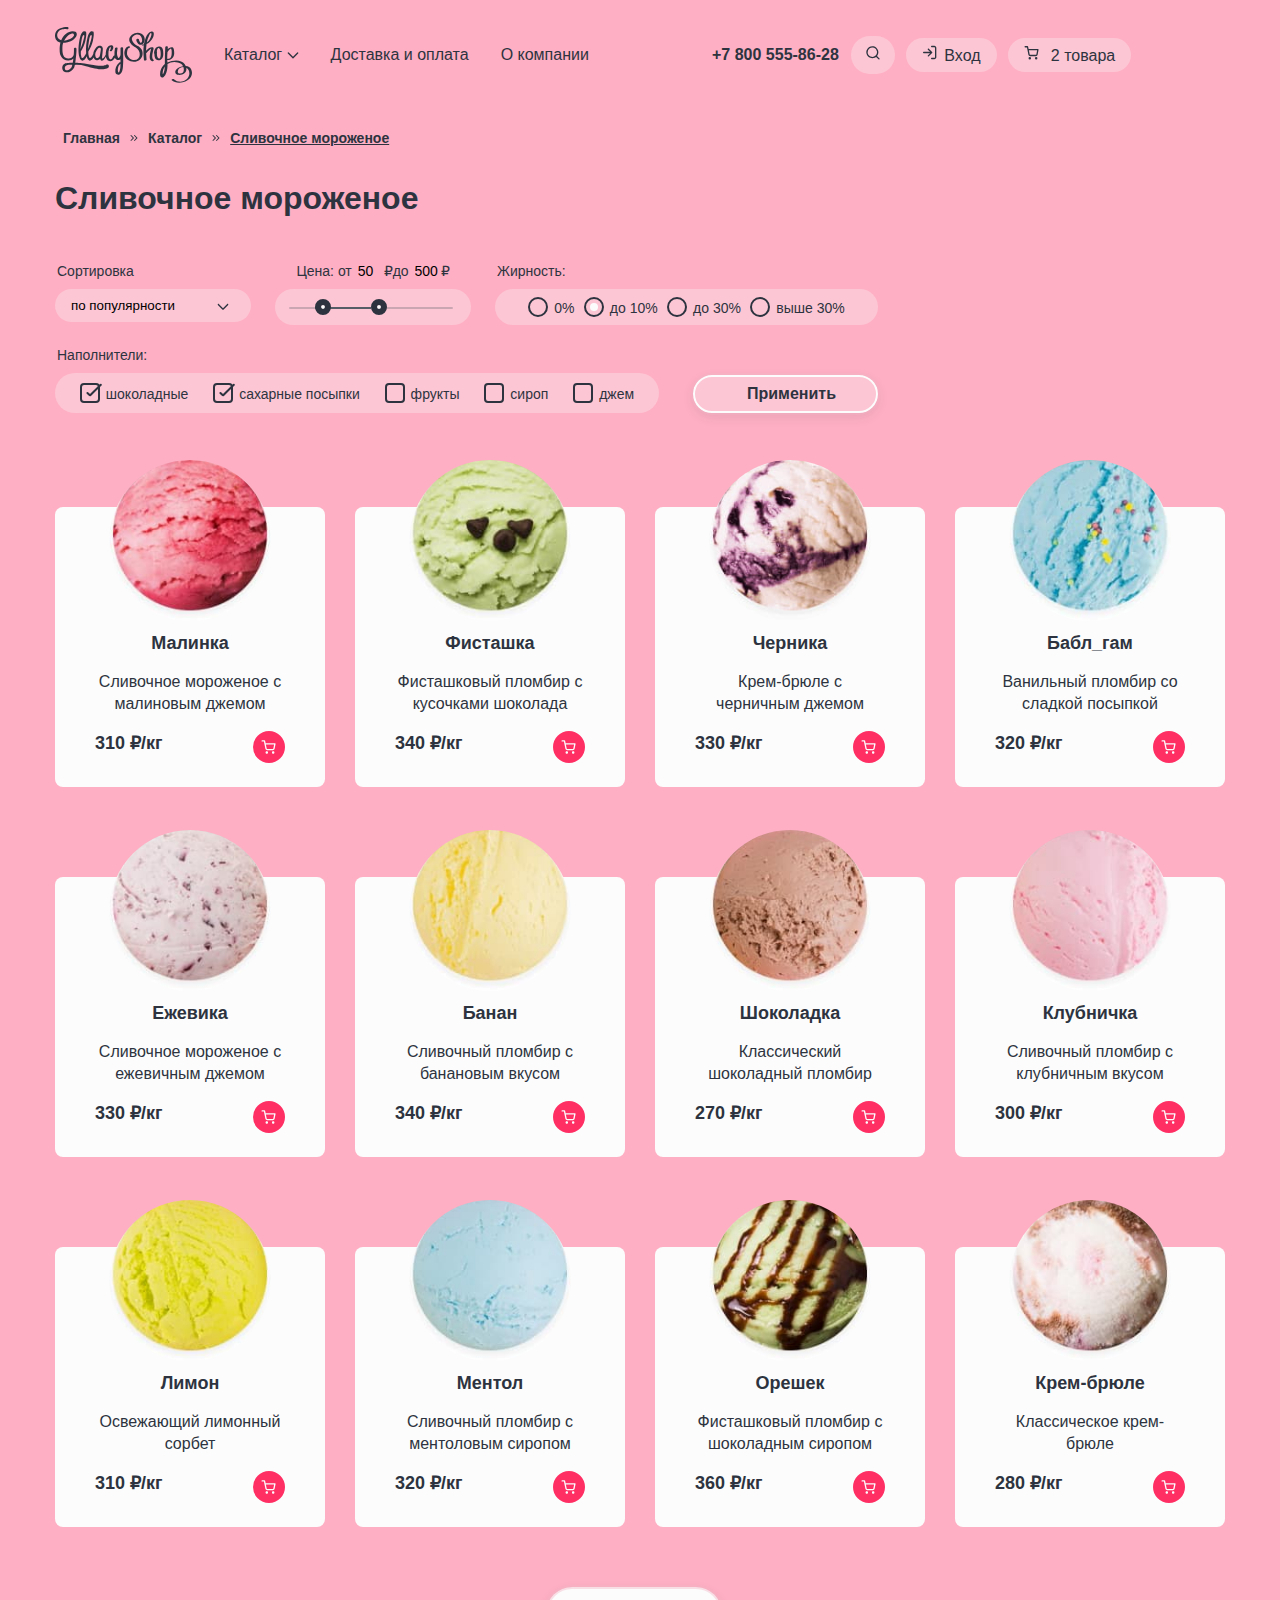
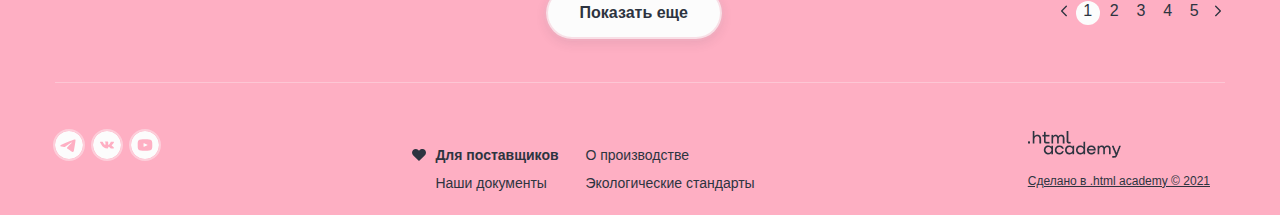
==== commit f642941d: "Merge pull request #6 from elenaborisova58/master" ====
--- a/catalog.html
+++ b/catalog.html
@@ -1,5 +1,6 @@
 <!DOCTYPE html>
 <html lang="en">
+
 <head>
   <meta charset="UTF-8">
   <meta http-equiv="X-UA-Compatible" content="IE=edge">
@@ -7,6 +8,7 @@
   <title>Catalog</title>
   <link rel="stylesheet" href="css/style.css">
 </head>
+
 <body>
 
 
@@ -14,364 +16,417 @@
 
   <div class="main__container">
     <header class="header">
-
-
-        <div class="header__info">
-            <img class="logo" src="images/header/logo-shop.svg" width="137" height="56" alt="логотип магазина">
-            <nav class="navigation">
-                <ul class="navigation-list info-list ">
-                    <li class="list-item"><a class="menu-link" href="catalog.html">Каталог</a>
-                      <svg class="arrow-down" width="16" height="17" viewBox="0 0 16 17" fill="currentColor" xmlns="http://www.w3.org/2000/svg">
-                        <path fill-rule="evenodd" clip-rule="evenodd" d="M3.808 7.053a.667.667 0 1 0-.943.943l4.66 4.66a.664.664 0 0 0 .955 0l4.661-4.66a.667.667 0 0 0-.942-.943l-4.196 4.195-4.195-4.195Z"/>
-                      </svg>
-                    </li>
-                    <li class="list-item"><a class="menu-link" href="#">Доставка и оплата</a></li>
-                    <li class="list-item"><a class="menu-link" href="#index.html">О компании</a></li>
-                </ul>
-            </nav>
-        </div>
-
-        <ul class="navigation-list search-list">
-            <li class="list-item">
-              <a  class="link-phone" href="tel:+78005558628">+7 800 555-86-28</a></li>
-
-                <li class="list-item">
-                  <a  class="menu-link" href="#">
-                    <svg class="navigation-icon  search-logo" aria-hidden="true" focusable="false" width="16" height="17" viewBox="0 0 16 17" fill="none" xmlns="http://www.w3.org/2000/svg">
-                        <path fill-rule="evenodd" clip-rule="evenodd" d="M2.663 8.188a4.667 4.667 0 1 1 8.028 3.237.67.67 0 0 0-.123.124 4.667 4.667 0 0 1-7.904-3.361Zm8.412 4.688a6 6 0 1 1 .943-.943l2.45 2.45a.667.667 0 1 1-.943.943l-2.45-2.45Z" fill="#2D3440"/>
-                      </svg>
-                        <p class="visually-hidden">Поиск</p></a></li>
-                <li class="list-item">
-                    <a class="menu-link"  href="#" >
-                    <svg class="navigation-icon" aria-hidden="true" focusable="false" width="16" height="17" viewBox="0 0 16 17" fill="none" xmlns="http://www.w3.org/2000/svg">
-                        <path fill-rule="evenodd" clip-rule="evenodd" d="M9 2.52461C9 2.15642 9.29848 1.85794 9.66667 1.85794H12.3333C12.8638 1.85794 13.3725 2.06865 13.7475 2.44373C14.1226 2.8188 14.3333 3.32751 14.3333 3.85794V13.1913C14.3333 13.7217 14.1226 14.2304 13.7475 14.6055C13.3725 14.9806 12.8638 15.1913 12.3333 15.1913H9.66667C9.29848 15.1913 9 14.8928 9 14.5246C9 14.1564 9.29848 13.8579 9.66667 13.8579H12.3333C12.5101 13.8579 12.6797 13.7877 12.8047 13.6627C12.9298 13.5377 13 13.3681 13 13.1913V3.85794C13 3.68113 12.9298 3.51156 12.8047 3.38654C12.6797 3.26151 12.5101 3.19127 12.3333 3.19127H9.66667C9.29848 3.19127 9 2.8928 9 2.52461ZM5.86189 4.71987C6.12224 4.45952 6.54435 4.45952 6.8047 4.71987L10.1338 8.04897C10.1509 8.06579 10.1671 8.08353 10.1824 8.1021C10.2142 8.1409 10.2411 8.18246 10.2628 8.22589C10.3079 8.31575 10.3333 8.41721 10.3333 8.52461C10.3333 8.63323 10.3074 8.73579 10.2613 8.8264C10.241 8.86635 10.2164 8.90469 10.1876 8.94072C10.1708 8.96172 10.1527 8.98169 10.1335 9.0005L6.8047 12.3293C6.54435 12.5897 6.12224 12.5897 5.86189 12.3293C5.60154 12.069 5.60154 11.6469 5.86189 11.3865L8.05715 9.19127H1.66667C1.29848 9.19127 1 8.8928 1 8.52461C1 8.15642 1.29848 7.85794 1.66667 7.85794H8.05715L5.86189 5.66268C5.60154 5.40233 5.60154 4.98022 5.86189 4.71987Z" fill="#2D3440"/>
-                        </svg>Вход</a>
-                    </li>
-
-                <li class="list-item">
-                    <a class="menu-link link-cart" href="#" >
-                    <svg class="navigation-icon" aria-hidden="true" focusable="false" width="16" height="17" viewBox="0 0 16 17" fill="none" xmlns="http://www.w3.org/2000/svg">
-                        <path fill-rule="evenodd" clip-rule="evenodd" d="M1.167 2.108a.667.667 0 0 0 0 1.333h1.77l.468 2.336a.664.664 0 0 0 .011.053l.967 4.833a1.826 1.826 0 0 0 1.819 1.47h5.62a1.826 1.826 0 0 0 1.819-1.47l.001-.005.927-4.861a.667.667 0 0 0-.655-.792H4.611l-.473-2.361a.667.667 0 0 0-.654-.536H1.167Zm4.524 8.294-.813-4.064h8.23l-.775 4.067a.493.493 0 0 1-.492.395H6.183a.492.492 0 0 1-.492-.397Zm-1.134 3.961a1.246 1.246 0 1 1 2.492 0 1.246 1.246 0 0 1-2.492 0Zm6.374 0a1.246 1.246 0 1 1 2.491 0 1.246 1.246 0 0 1-2.491 0Z" fill="#2D3440"/>
-                      </svg>
-                        <p class="visually-hidden">Корзина</p>2 товара</a>
-                </li>
-         </ul>
-
-</header>
-
-
-
-<main class="main">
-  <h1 class="visually-hidden">Глейси - магазин мороженого</h1>
-
-
-
-
-  <div class="main__inner">
-    <ul class="breadcrumbs">
-      <li class="breadcrumbs-item">
-        <a href="index.html" class="breadcrumbs-link">Главная</a>
-      </li>
-      <li class="breadcrumbs-item">
-        <a class="breadcrumbs-link">Каталог</a>
-      </li>
-      <li class="breadcrumbs-item">
-      <a class="breadcrumbs-link">Сливочное мороженое</a>
-      </li>
-    </ul>
-
-    <h2 class="catalog-title">Сливочное мороженое</h2>
-  </div>
-
-
-  <section class="catalog">
-    <h2 class="visually-hidden">Все виды мороженого с фильтрами</h2>
-<div class="sorting__inner">
-
-<!----сортировка-->
-    <form  class="catalog__filter" action="http://echo.htmlacademy.ru/" method="get">
-      <fieldset class="catalog__filter-group">
-        <legend class="catalog__filter-title">Сортировка</legend>
-        <select class="catalog__select" aria-label="Сортировка">
-
-          <option value="popular">по популярности</option>
-          <option value="price-min">по цене min</option>
-          <option value="price-max">по цене max</option>
-        </select>
-    </fieldset>
-<!----Цена------------------------->
-        <fieldset class="catalog__filter-group filter-price">
-          <legend class="catalog__filter-title">Цена:</legend>
-          <div class="range-wrapper-inputs">
-            <label for="" class="catalog-filter-label">
-              от <input class="range-input" type="number" value="50" name="min-price">₽
-            </label>
-            <label for="" class="catalog-filter-label">
-              до <input class="range-input" type="number" value="500" name="max-price">₽
-            </label>
-          </div>
-
-
-
-          <div class="range">
-            <div class="range-scale">
-              <div class="range-bar" style="left:40px; width:56px">
-                <button class="range-toggle toggle-min" type="button"></button>
-                <button class="range-toggle toggle-max" type="button"></button>
-              </div>
-            </div>
-
-          </div>
-          </fieldset>
-<!----Радиокнопки----------->
-      <fieldset class="catalog__filter-group ">
-        <legend class="catalog__filter-title">Жирность:</legend>
-
-        <ul class="catalog__filter-list filter-fat">
-          <li class="catalog__filter-item">
-            <label class="control">
-              <input  class="visually-hidden control-input" type="radio">
-              <span class="control-mark"></span>
-              <span class="control-label">0%</span>
-            </label>
+      <div class="header__info">
+        <img class="logo" src="images/header/logo-shop.svg" width="137" height="56" alt="логотип магазина">
+        <nav class="navigation">
+          <ul class="navigation-list left-list">
+            <li class="list-item catalog-pop"><a class="menu-link" href="catalog.html">Каталог
+
+                <svg class="catolog__arrow-down" width="12" height="10" viewBox="0 0 12 7" fill="none"
+                  xmlns="http://www.w3.org/2000/svg">
+                  <path fill-rule="evenodd" clip-rule="evenodd"
+                    d="M1.808 1.053a.667.667 0 0 0-.943.943l4.66 4.66a.665.665 0 0 0 .955 0l4.661-4.66a.667.667 0 0 0-.942-.943L6.003 5.248 1.808 1.053Z"
+                    fill="#2D3440" />
+                </svg>
+              </a>
+            </li>
+
+
+
+
+
+            <li class="list-item"><a class="menu-link" href="#">Доставка и оплата</a></li>
+            <li class="list-item"><a class="menu-link" href="#index.html">О компании</a></li>
+          </ul>
+        </nav>
+      </div>
+
+      <ul class="navigation-list right-list">
+        <li class="list-item">
+          <a class="link-phone" href="tel:+78005558628">+7 800 555-86-28</a>
+        </li>
+
+        <li class="list-item">
+          <a class="menu-link" href="#">
+            <svg class="navigation-icon  search-logo" aria-hidden="true" focusable="false" width="16" height="17"
+              viewBox="0 0 16 17" fill="currentColor" xmlns="http://www.w3.org/2000/svg">
+              <path fill-rule="evenodd" clip-rule="evenodd"
+                d="M2.663 8.188a4.667 4.667 0 1 1 8.028 3.237.67.67 0 0 0-.123.124 4.667 4.667 0 0 1-7.904-3.361Zm8.412 4.688a6 6 0 1 1 .943-.943l2.45 2.45a.667.667 0 1 1-.943.943l-2.45-2.45Z"
+                fill="#2D3440" />
+            </svg>
+            <p class="visually-hidden">Поиск</p>
+          </a>
+        </li>
+
+
+        <li class="list-item">
+          <a class="menu-link" href="#">
+            <svg class="navigation-icon" aria-hidden="true" focusable="false" width="16" height="17" viewBox="0 0 16 17"
+              fill="currentColor" xmlns="http://www.w3.org/2000/svg">
+              <path fill-rule="evenodd" clip-rule="evenodd"
+                d="M9 2.52461C9 2.15642 9.29848 1.85794 9.66667 1.85794H12.3333C12.8638 1.85794 13.3725 2.06865 13.7475 2.44373C14.1226 2.8188 14.3333 3.32751 14.3333 3.85794V13.1913C14.3333 13.7217 14.1226 14.2304 13.7475 14.6055C13.3725 14.9806 12.8638 15.1913 12.3333 15.1913H9.66667C9.29848 15.1913 9 14.8928 9 14.5246C9 14.1564 9.29848 13.8579 9.66667 13.8579H12.3333C12.5101 13.8579 12.6797 13.7877 12.8047 13.6627C12.9298 13.5377 13 13.3681 13 13.1913V3.85794C13 3.68113 12.9298 3.51156 12.8047 3.38654C12.6797 3.26151 12.5101 3.19127 12.3333 3.19127H9.66667C9.29848 3.19127 9 2.8928 9 2.52461ZM5.86189 4.71987C6.12224 4.45952 6.54435 4.45952 6.8047 4.71987L10.1338 8.04897C10.1509 8.06579 10.1671 8.08353 10.1824 8.1021C10.2142 8.1409 10.2411 8.18246 10.2628 8.22589C10.3079 8.31575 10.3333 8.41721 10.3333 8.52461C10.3333 8.63323 10.3074 8.73579 10.2613 8.8264C10.241 8.86635 10.2164 8.90469 10.1876 8.94072C10.1708 8.96172 10.1527 8.98169 10.1335 9.0005L6.8047 12.3293C6.54435 12.5897 6.12224 12.5897 5.86189 12.3293C5.60154 12.069 5.60154 11.6469 5.86189 11.3865L8.05715 9.19127H1.66667C1.29848 9.19127 1 8.8928 1 8.52461C1 8.15642 1.29848 7.85794 1.66667 7.85794H8.05715L5.86189 5.66268C5.60154 5.40233 5.60154 4.98022 5.86189 4.71987Z"
+                fill="#2D3440" />
+            </svg>Вход</a>
+
+        </li>
+
+
+
+
+
+        <li class="list-item">
+          <a class="menu-link" href="#">
+            <svg class="navigation-icon" aria-hidden="true" focusable="false" width="16" height="17" viewBox="0 0 16 17"
+              fill="currentColor" xmlns="http://www.w3.org/2000/svg">
+              <path fill-rule="evenodd" clip-rule="evenodd"
+                d="M1.167 2.108a.667.667 0 0 0 0 1.333h1.77l.468 2.336a.664.664 0 0 0 .011.053l.967 4.833a1.826 1.826 0 0 0 1.819 1.47h5.62a1.826 1.826 0 0 0 1.819-1.47l.001-.005.927-4.861a.667.667 0 0 0-.655-.792H4.611l-.473-2.361a.667.667 0 0 0-.654-.536H1.167Zm4.524 8.294-.813-4.064h8.23l-.775 4.067a.493.493 0 0 1-.492.395H6.183a.492.492 0 0 1-.492-.397Zm-1.134 3.961a1.246 1.246 0 1 1 2.492 0 1.246 1.246 0 0 1-2.492 0Zm6.374 0a1.246 1.246 0 1 1 2.491 0 1.246 1.246 0 0 1-2.491 0Z" />
+            </svg>
+            <p class="visually-hidden">Корзина</p>2 товара
+
+
+
+        </li>
+      </ul>
+
+    </header>
+
+
+
+    <main class="main">
+      <h1 class="visually-hidden">Глейси - магазин мороженого</h1>
+
+
+
+
+      <div class="main__inner">
+        <ul class="breadcrumbs">
+          <li class="breadcrumbs-item">
+            <a href="index.html" class="breadcrumbs-link">Главная</a>
           </li>
-
-          <li class="catalog__filter-item">
-            <label class="control">
-              <input  class="visually-hidden control-input" type="radio" checked>
-              <span class="control-mark"></span>
-              <span class="control-label">до 10%</span>
-            </label>
+          <li class="breadcrumbs-item">
+            <a class="breadcrumbs-link">Каталог</a>
           </li>
-
-          <li class="catalog__filter-item">
-            <label class="control">
-              <input  class="visually-hidden control-input" type="radio">
-              <span class="control-mark"></span>
-              <span class="control-label">до 30%</span>
-            </label>
-          </li>
-
-          <li class="catalog__filter-item">
-            <label class="control">
-              <input  class="visually-hidden control-input" type="radio">
-              <span class="control-mark"></span>
-              <span class="control-label">выше 30%</span>
-            </label>
+          <li class="breadcrumbs-item">
+            <a class="breadcrumbs-link">Сливочное мороженое</a>
           </li>
         </ul>
-        </fieldset>
-
-
-
-<!----Квадратные кнопки---------->
-      <fieldset class="catalog__filter-group">
-        <legend class="catalog__filter-title">Наполнители:</legend>
-
-
-      <ul class="catalog__filter-list filter-filling">
-        <li class="catalog__filter-item">
-          <label class="control">
-          <input class="visually-hidden control-input" type="checkbox" name="chokolad" checked>
-        <span class="control-mark"></span>
-        <span class="control-label">шоколадные</span>
-      </label>
-        </li>
-
-        <li class="catalog__filter-item">
-        <input class="visually-hidden control-input" type="checkbox" name="sugar" checked>
-      <label class="control">
-        <span class="control-mark"></span>
-        <span class="control-label">сахарные посыпки</span>
-      </label>
-        </li>
-
-        <li class="catalog__filter-item">
-          <input class="visually-hidden control-input"  type="checkbox" name="fruits">
-          <label class=" control">
-            <span class="control-mark"></span>
-            <span class="control-label">фрукты</span>
-          </label>
-        </li>
-
-        <li class="catalog__filter-item">
-          <input class="visually-hidden control-input"  type="checkbox" name="syrup">
-          <label class=" control">
-            <span class="control-mark"></span>
-            <span class="control-label">сироп</span>
-          </label>
-        </li>
-
-        <li class="catalog__filter-item">
-          <input class="visually-hidden control-input" type="checkbox" name="jam">
-          <label class=" control">
-            <span class="control-mark"></span>
-            <span class="control-label">джем</span>
-          </label>
-        </li>
-
-      </ul>
-    </fieldset>
-<!----кнопка-->
-
-  <button class=" button-white catalog-button" type="submit">Применить</button>
-  </form>
-
-
-
-  </div>
-</section>
-
-<section class="cards-product">
-  <div class="card-product">
-
-
-        <ul class="cards__list">
-          <li class="cards__list-item"><img class="bestsellers__img" src="images/content/bestseller1.jpg" width="168" height="168" alt="Вкус Малина">
+
+        <h2 class="catalog-title">Сливочное мороженое</h2>
+      </div>
+
+
+      <section class="catalog">
+        <h2 class="visually-hidden">Все виды мороженого с фильтрами</h2>
+        <div class="sorting__inner">
+
+          <!----сортировка-->
+          <form class="catalog__filter" action="http://echo.htmlacademy.ru/" method="get">
+            <fieldset class="catalog__filter-group">
+              <legend class="catalog__filter-title">Сортировка</legend>
+              <select class="catalog__select" aria-label="Сортировка">
+
+                <option value="popular">по популярности</option>
+                <option value="price-min">по цене min</option>
+                <option value="price-max">по цене max</option>
+              </select>
+            </fieldset>
+            <!----Цена------------------------->
+            <fieldset class="catalog__filter-group filter-price">
+              <legend class="catalog__filter-title"></legend>
+              <div class="range-wrapper-inputs">
+                <label class="catalog-filter-label">
+                  Цена: от <input class="range-input" type="number" value="50" name="min-price">₽
+                </label>
+
+                <label class="catalog-filter-label">
+                  до <input class="range-input" type="number" value="500" name="max-price">₽
+                </label>
+              </div>
+
+
+
+              <div class="range">
+                <div class="range-scale">
+                  <div class="range-bar" style="left:40px; width:56px">
+                    <div class="range-bar-line"></div>
+                    <button class="range-toggle toggle-min" type="button"></button>
+                    <button class="range-toggle toggle-max" type="button"></button>
+                  </div>
+                </div>
+
+              </div>
+            </fieldset>
+            <!----Радиокнопки----------->
+            <fieldset class="catalog__filter-group fat">
+              <legend class="catalog__filter-title">Жирность:</legend>
+
+              <ul class="catalog__filter-list filter-fat">
+                <li class="catalog__filter-item">
+                  <label class="control">
+                    <input class="visually-hidden control-input" type="radio">
+                    <span class="control-mark"></span>
+                    <span class="control-label">0%</span>
+                  </label>
+                </li>
+
+                <li class="catalog__filter-item">
+                  <label class="control">
+                    <input class="visually-hidden control-input" type="radio" checked>
+                    <span class="control-mark"></span>
+                    <span class="control-label">до 10%</span>
+                  </label>
+                </li>
+
+                <li class="catalog__filter-item">
+                  <label class="control">
+                    <input class="visually-hidden control-input" type="radio">
+                    <span class="control-mark"></span>
+                    <span class="control-label">до 30%</span>
+                  </label>
+                </li>
+
+                <li class="catalog__filter-item">
+                  <label class="control">
+                    <input class="visually-hidden control-input" type="radio">
+                    <span class="control-mark"></span>
+                    <span class="control-label">выше 30%</span>
+                  </label>
+                </li>
+              </ul>
+            </fieldset>
+
+
+
+            <!----Квадратные кнопки---------->
+            <fieldset class="catalog__filter-group">
+              <legend class="catalog__filter-title">Наполнители:</legend>
+
+
+              <ul class="catalog__filter-list filter-filling">
+                <li class="catalog__filter-item">
+                  <label class="control">
+                    <input class="visually-hidden control-input" type="checkbox" name="chokolad" checked>
+                    <span class="control-mark"></span>
+                    <span class="control-label">шоколадные</span>
+                  </label>
+                </li>
+
+                <li class="catalog__filter-item">
+                  <label class=" control">
+                    <input class="visually-hidden control-input" type="checkbox" name="sugar" checked>
+                    <span class="control-mark"></span>
+                    <span class="control-label">сахарные посыпки</span>
+                  </label>
+                </li>
+
+                <li class="catalog__filter-item">
+                  <label class=" control">
+                    <input class="visually-hidden control-input" type="checkbox" name="fruits">
+
+                    <span class="control-mark"></span>
+                    <span class="control-label">фрукты</span>
+                  </label>
+                </li>
+
+                <li class="catalog__filter-item">
+                  <label class=" control">
+                    <input class="visually-hidden control-input" type="checkbox" name="syrup">
+
+                    <span class="control-mark"></span>
+                    <span class="control-label">сироп</span>
+                  </label>
+                </li>
+
+                <li class="catalog__filter-item">
+                  <label class=" control">
+                    <input class="visually-hidden control-input" type="checkbox" name="jam">
+
+                    <span class="control-mark"></span>
+                    <span class="control-label">джем</span>
+                  </label>
+                </li>
+
+              </ul>
+            </fieldset>
+            <!----кнопка-->
+
+            <button class="button-white catalog-filter-button" type="submit">Применить</button>
+          </form>
+
+
+
+        </div>
+      </section>
+
+      <section class="cards-product">
+        <div class="card-product">
+
+
+          <ul class="cards__list">
+            <li class="cards__list-item"><img class="cards__img" src="images/content/bestseller1.jpg" width="168"
+                height="168" alt="Вкус Малина">
               <h4>Малинка</h4>
               <p class="cards__info">Сливочное мороженое с малиновым джемом</p>
               <div class="cards__price-inner"><b class="price">310 ₽/кг</b>
-                  <button class="busket"></button>
-          </div>
-              </li>
-
-
-          <li class="cards__list-item"><img class="cards__img" src="images/content/bestseller2.jpg" width="168" height="168"alt="Вкус фисташка">
+                <button class="busket"></button>
+              </div>
+            </li>
+
+
+            <li class="cards__list-item"><img class="cards__img" src="images/content/bestseller2.jpg" width="168"
+                height="168" alt="Вкус фисташка">
               <h4>Фисташка</h4>
               <p class="cards__info">Фисташковый пломбир с кусочками шоколада</p>
-               <div class="cards__price-inner"><b class="price">340 ₽/кг</b>
-              <button class="busket"></button>
-          </div>
-          </li>
-          <li class="cards__list-item"><img class="cards__img" src="images/content/bestseller3.jpg" width="168" height="168" alt="Вкус черника">
+              <div class="cards__price-inner"><b class="price">340 ₽/кг</b>
+                <button class="busket"></button>
+              </div>
+            </li>
+            <li class="cards__list-item"><img class="cards__img" src="images/content/bestseller3.jpg" width="168"
+                height="168" alt="Вкус черника">
               <h4>Черника</h4>
               <p class="cards__info">Крем-брюле с черничным джемом</p>
-               <div class="cards__price-inner"><b class="price">330 ₽/кг</b>
-              <button class="busket"></button>
-          </div>
-          </li>
-          <li class="cards__list-item"><img class="cards__img" src="images/content/bestseller4.jpg" width="168" height="168" alt="Вкус Жвачки">
+              <div class="cards__price-inner"><b class="price">330 ₽/кг</b>
+                <button class="busket"></button>
+              </div>
+            </li>
+            <li class="cards__list-item"><img class="cards__img" src="images/content/bestseller4.jpg" width="168"
+                height="168" alt="Вкус Жвачки">
               <h4>Бабл_гам</h4>
               <p class="cards__info">Ванильный пломбир со сладкой посыпкой</p>
-               <div class="cards__price-inner"><b class="price">320 ₽/кг</b>
-              <button class="busket"></button>
-          </div>
-          </li>
-      <li class="cards__list-item"><img  class="cards__img" src="images/content/bestseller5.jpg" width="168" height="168" alt="Вкус пломбир с ежевичным джемом">
-        <h4>Ежевика</h4>
-        <p class="cards__info">Сливочное мороженое с ежевичным джемом</p>
-        <div class="cards__price-inner"><b class="price">330 ₽/кг</b>
-          <button class="busket"></button>
+              <div class="cards__price-inner"><b class="price">320 ₽/кг</b>
+                <button class="busket"></button>
+              </div>
+            </li>
+            <li class="cards__list-item"><img class="cards__img" src="images/content/bestseller5.jpg" width="168"
+                height="168" alt="Вкус пломбир с ежевичным джемом">
+              <h4>Ежевика</h4>
+              <p class="cards__info">Сливочное мороженое с ежевичным джемом</p>
+              <div class="cards__price-inner"><b class="price">330 ₽/кг</b>
+                <button class="busket"></button>
+              </div>
+
+            <li class="cards__list-item"><img class="cards__img" src="images/content/bestseller6.jpg" width="168"
+                height="168" alt="Вкус пломбир банановый">
+              <h4>Банан</h4>
+              <p class="cards__info">Сливочный пломбир с банановым вкусом</p>
+              <div class="cards__price-inner"><b class="price">340 ₽/кг</b>
+                <button class="busket"></button>
+              </div>
+            <li class="cards__list-item"><img class="cards__img" src="images/content/bestseller7.jpg" width="168"
+                height="168" alt="Вкус пломбир шоколадный">
+              <h4>Шоколадка</h4>
+              <p class="cards__info">Классический шоколадный пломбир</p>
+              <div class="cards__price-inner"><b class="price">270 ₽/кг</b>
+                <button class="busket"></button>
+              </div>
+
+            </li>
+            <li class="cards__list-item"><img class="cards__img" src="images/content/bestseller8.jpg" width="168"
+                height="168" alt="Вкус пломбир клубничный">
+              <h4>Клубничка</h4>
+              <p class="cards__info">Сливочный пломбир с клубничным вкусом</p>
+              <div class="cards__price-inner"><b class="price">300 ₽/кг</b>
+                <button class="busket"></button>
+              </div>
+            <li class="cards__list-item"><img class="cards__img" src="images/content/bestseller9.jpg" width="168"
+                height="168" alt="Вкус лимонный сорбет">
+              <h4>Лимон</h4>
+              <p class="cards__info">Освежающий лимонный сорбет</p>
+              <div class="cards__price-inner"><b class="price">310 ₽/кг</b>
+                <button class="busket"></button>
+              </div>
+            <li class="cards__list-item"><img class="cards__img" src="images/content/bestseller10.jpg"
+                alt="Вкус пломбир с ментолом">
+              <h4>Ментол</h4>
+              <p class="cards__info">Сливочный пломбир с ментоловым сиропом</p>
+              <div class="cards__price-inner"><b class="price">320 ₽/кг</b>
+                <button class="busket"></button>
+              </div>
+            <li class="cards__list-item"><img class="cards__img" src="images/content/bestseller11.jpg" width="168"
+                height="168" alt="Вкус фисташковый пломбир с шоколадом">
+              <h4>Орешек</h4>
+              <p class="cards__info">Фисташковый пломбир с шоколадным сиропом</p>
+              <div class="cards__price-inner"><b class="price">360 ₽/кг</b>
+                <button class="busket"></button>
+              </div>
+            <li class="cards__list-item"><img class="cards__img" src="images/content/bestseller12.jpg" width="168"
+                height="168" alt="Вкус крем-брюле">
+              <h4>Крем-брюле</h4>
+              <p class="cards__info">Классическое крем-брюле </p>
+              <div class="cards__price-inner"><b class="price">280 ₽/кг</b>
+                <button class="busket"></button>
+              </div>
+          </ul>
+        </div>
+        <div class="next-page">
+          <a class="button-white catalog-btn" href="#">Показать еще</a>
+
+
+
+
+          <ol class="catalog__number-pagination">
+            <li><a href="#"><svg class="catalog__arrow" width="16" height="16" viewBox="0 0 16 16" fill="none"
+                  xmlns="http://www.w3.org/2000/svg">
+                  <path fill-rule="evenodd" clip-rule="evenodd"
+                    d="M8.865 2.865a.665.665 0 1 1 .94.94L5.604 8.006l4.201 4.202a.665.665 0 0 1-.94.94L4.196 8.48l-.003-.002a.665.665 0 0 1 0-.94l4.672-4.672Z"
+                    fill="#2D3440" />
+                </svg></a></li>
+            <li class="catalog__number-pagination-item"><a class="page" href="#"></a>1</li>
+            <li class="catalog__number-pagination-item"><a class="page" href="#"></a>2</li>
+            <li class="catalog__number-pagination-item"><a class="page" href="#"></a>3</li>
+            <li class="catalog__number-pagination-item"><a class="page" href="#"></a>4</li>
+            <li class="catalog__number-pagination-item"><a class="page" href="#"></a>5</li>
+            <li><svg class="catalog__arrow" width="16" height="16" viewBox="0 0 16 16" fill="none"
+                xmlns="http://www.w3.org/2000/svg">
+                <path fill-rule="evenodd" clip-rule="evenodd"
+                  d="M7.135 2.865a.665.665 0 1 0-.94.94l4.201 4.201-4.201 4.202a.665.665 0 0 0 .94.94l4.669-4.669.003-.002a.664.664 0 0 0 0-.94L7.135 2.864Z"
+                  fill="#2D3440" />
+              </svg></li>
+          </ol>
+
+
+
+        </div>
+      </section>
+
+    </main>
+
+
+    <footer class="footer">
+
+
+      <ul class="social-links">
+        <li class="social-link"><a href="https://t.me/htmlacademy">
+            <img src="images/social-links/telegram.svg" width="24" height="24" alt="телеграмм">
+          </a>
+        </li>
+        <li class="social-link"><a href="https://vk.com/htmlacademy">
+            <img src="images/social-links/vk.svg" width="24" height="24" alt="вконтакте">
+          </a>
+        </li>
+        <li class="social-link"> <a href="https://www.youtube.com/user/htmlacademyru">
+            <img src="images/social-links/youtube.svg" width="24" height="24" alt="ютьюб">
+          </a>
+        </li>
+      </ul>
+
+
+
+      <ul class="footer__info">
+        <li class="footer-link"><a class="for-opt" href="#"><b>Для поставщиков</b></a></li>
+        <li class="footer-link"><a href="#">О производстве</a></li>
+        <li class="footer-link"><a href="#"> Наши документы</a></li>
+        <li class="footer-link"><a href="#">Экологические стандарты</a></li>
+      </ul>
+
+
+      <div class="footer__copyright">
+        <img class="academy-logo" src="images/logo_htmlacademy.png" alt="логотип компании">
+        <a class="academy-link" href="https://htmlacademy.ru">Сделано в .html academy © 2021</a>
       </div>
-
-      <li class="cards__list-item"><img class="cards__img"  src="images/content/bestseller6.jpg" width="168" height="168" alt="Вкус пломбир банановый">
-        <h4>Банан</h4>
-        <p class="cards__info">Сливочный пломбир с банановым вкусом</p>
-        <div class="cards__price-inner"><b class="price">340 ₽/кг</b>
-          <button class="busket"></button>
-      </div>
-      <li class="cards__list-item"><img class="cards__img"  src="images/content/bestseller7.jpg" width="168" height="168" alt="Вкус пломбир шоколадный">
-        <h4>Шоколадка</h4>
-        <p class="cards__info">Классический шоколадный пломбир</p>
-        <div class="cards__price-inner"><b class="price">270 ₽/кг</b>
-          <button class="busket"></button>
-      </div>
-
-      </li>
-      <li class="cards__list-item"><img class="cards__img"  src="images/content/bestseller8.jpg" width="168" height="168" alt="Вкус пломбир клубничный">
-        <h4>Клубничка</h4>
-        <p class="cards__info">Сливочный пломбир с клубничным вкусом</p>
-         <div class="cards__price-inner"><b class="price">300 ₽/кг</b>
-              <button class="busket"></button>
-          </div>
-      <li class="cards__list-item"><img  class="cards__img" src="images/content/bestseller9.jpg" width="168" height="168" alt="Вкус лимонный сорбет">
-        <h4>Лимон</h4>
-        <p class="cards__info">Освежающий лимонный сорбет</p>
-         <div class="cards__price-inner"><b class="price">310 ₽/кг</b>
-              <button class="busket"></button>
-          </div>
-      <li class="cards__list-item"><img class="cards__img"  src="images/content/bestseller10.jpg" alt="Вкус пломбир с ментолом">
-        <h4>Ментол</h4>
-        <p class="cards__info">Сливочный пломбир с ментоловым сиропом</p>
-        <div class="cards__price-inner"><b class="price">320 ₽/кг</b>
-              <button class="busket"></button>
-          </div>
-      <li class="cards__list-item"><img  class="cards__img" src="images/content/bestseller11.jpg" width="168" height="168" alt="Вкус фисташковый пломбир с шоколадом">
-        <h4>Орешек</h4>
-        <p class="cards__info">Фисташковый пломбир с шоколадным сиропом</p>
-         <div class="cards__price-inner"><b class="price">360 ₽/кг</b>
-              <button class="busket"></button>
-          </div>
-      <li class="cards__list-item"><img class="cards__img"  src="images/content/bestseller12.jpg" width="168" height="168" alt="Вкус крем-брюле">
-        <h4>Крем-брюле</h4>
-        <p class="cards__info">Классическое крем-брюле </p>
-         <div class="cards__price-inner"><b class="price">280 ₽/кг</b>
-              <button class="busket"></button>
-          </div>
-  </ul>
+    </footer>
   </div>
-  <div class="next-page">
-<a class="button-white catalog-btn" href="#" >Показать еще</a>
-
-
-
-
-<ol class="catalog__number-pagination">
-  <li><a href="#"><svg class="catalog__arrow" width="16" height="16" viewBox="0 0 16 16" fill="none" xmlns="http://www.w3.org/2000/svg">
-    <path fill-rule="evenodd" clip-rule="evenodd" d="M8.865 2.865a.665.665 0 1 1 .94.94L5.604 8.006l4.201 4.202a.665.665 0 0 1-.94.94L4.196 8.48l-.003-.002a.665.665 0 0 1 0-.94l4.672-4.672Z" fill="#2D3440"/>
-  </svg></a></li>
-    <li class="catalog__number-pagination-item"><a class="page"href="#" ></a>1</li>
-    <li class="catalog__number-pagination-item"><a class="page" href="#" ></a>2</li>
-    <li class="catalog__number-pagination-item"><a class="page" href="#"></a>3</li>
-    <li class="catalog__number-pagination-item"><a class="page"href="#" ></a>4</li>
-    <li class="catalog__number-pagination-item"><a class="page"href="#" ></a>5</li>
-    <li><svg class="catalog__arrow" width="16" height="16" viewBox="0 0 16 16" fill="none" xmlns="http://www.w3.org/2000/svg">
-      <path fill-rule="evenodd" clip-rule="evenodd" d="M7.135 2.865a.665.665 0 1 0-.94.94l4.201 4.201-4.201 4.202a.665.665 0 0 0 .94.94l4.669-4.669.003-.002a.664.664 0 0 0 0-.94L7.135 2.864Z" fill="#2D3440"/>
-    </svg></li>
-  </ol>
-
-
-
-</div>
-</section>
-
-</main>
-
-
-<footer class="footer">
-
-
-  <ul class="social-links">
-              <li class="social-link"><a href="https://t.me/htmlacademy">
-                  <img src="images/logo-telegram.png" alt="телеграмм">
-              </a>
-          </li>
-              <li class="social-link"><a href="https://vk.com/htmlacademy">
-                  <img src="images/logo-vk.png" alt="вконтакте">
-              </a>
-          </li>
-             <li class="social-link"> <a href="https://www.youtube.com/user/htmlacademyru">
-                  <img src="images/logo-youtube.png" alt="ютьюб">
-              </a>
-          </li>
-      </ul>
-
-
-
-          <ul class="footer__info">
-              <li class="footer-link"><a class="for-opt" href="#"><b>Для поставщиков</a></b></a></li>
-              <li class="footer-link"><a  href="#">О производстве</a></li>
-              <li class="footer-link"><a  href="#"> Наши документы</a></li>
-              <li class="footer-link"><a  href="#">Экологические стандарты</a></li>
-          </ul>
-
-
-      <div class="footer__copyright">
-          <img class="academy-logo" src="images/logo_htmlacademy.png" alt="логотип компании">
-          <a class="academy-link" href="https://htmlacademy.ru">Сделано в .html academy © 2021</a>
-      </div>
-      </footer>
-</div>
 
 </body>
-</html>
+
+</html>--- a/css/style.css
+++ b/css/style.css
@@ -1,29 +1,32 @@
-@font-face{
+@font-face {
     font-family: "Inter";
     font-style: normal;
     font-weight: 700;
-src: url("fonts/inter-700.woff2") format("woff2");
-font-display: swap;
-}
-@font-face{
+    src: url("fonts/inter-700.woff2") format("woff2");
+    font-display: swap;
+}
+
+@font-face {
     font-family: "Inter";
     font-style: normal;
     font-weight: 400;
-src: url("fonts/inter-400.woff2") format("woff2");
-font-display: swap;
-}
-@font-face{
+    src: url("fonts/inter-400.woff2") format("woff2");
+    font-display: swap;
+}
+
+@font-face {
     font-family: "Inter";
     font-weight: 900;
     font-style: normal;
-src: url("fonts/inter-900.woff2") format("woff2");
-font-display: swap;
-}
-html{
-  height: 100%;
-}
-
-body{
+    src: url("fonts/inter-900.woff2") format("woff2");
+    font-display: swap;
+}
+
+html {
+    height: 100%;
+}
+
+body {
     margin: 0;
     display: flex;
     flex-direction: column;
@@ -34,13 +37,14 @@
     color: #2D3440;
     background-color: #FEAFC3;
 }
-.main__container{
+
+.main__container {
     width: 1170px;
     margin: 0 auto;
     padding: 0;
-    }
-
-.visually-hidden{
+}
+
+.visually-hidden {
     position: absolute;
     width: 1px;
     height: 1px;
@@ -48,7 +52,7 @@
     padding: 0;
     border: 0;
     clip: rect(0 0 0 0);
-    overflow:hidden;
+    overflow: hidden;
 }
 
 
@@ -56,82 +60,73 @@
 /*-----------------------header---------------------------*/
 
 
-.header{
+.header {
     display: flex;
     justify-content: space-between;
     padding: 24px 0;
 
 }
-.navigation-list{
-        display: flex;
-        list-style-type: none;
-        font-weight: 400;
-font-size: 16px;
-line-height: 20px;
-        cursor: pointer;
-        margin: 0;
-        padding: 0;
- }
-
-/*___________1 часть хедера "info"___________________*/
-.header__info{
+
+.navigation-list {
+    display: flex;
+    list-style-type: none;
+    font-weight: 400;
+    font-size: 16px;
+    line-height: 20px;
+    align-items: center;
+    cursor: pointer;
+    margin: 0;
+    padding: 0;
+}
+
+/*___________1 часть хедера "left"___________________*/
+.header__info {
     width: 575px;
     display: flex;
     align-items: center;
     flex-wrap: wrap;
 }
-.info-list{
+
+.left-list {
     margin-left: 16px;
 }
 
-.info-list .menu-link{
+.left-list .menu-link {
     padding: 8px 16px;
-}
-.catalog-pop::after{
-    content: "";
-    width: 16px;
-    height: 16px;
-    background-image: url(../images/arrow-down.svg);
-    background-repeat: no-repeat;
-}
-/*___________2 часть хедера "search"___________________*/
-
-.search-list{
+
+}
+
+.navigation__arrow-down {
+    height: 10px;
+}
+
+/*___________2 часть хедера "right"___________________*/
+
+.right-list {
     width: 431px;
     display: flex;
     justify-content: space-between;
     align-items: center;
-padding: 12px 0;
-}
-
-.search-list .list-item:not(:first-child){
-box-sizing: border-box;
-padding: 6px 16px 6px 38px;
+    padding: 12px 0;
+
+}
+
+.right-list .list-item:not(:first-child) {
+    box-sizing: border-box;
+    padding: 6px 16px;
     background-color: rgba(252, 252, 252, 0.3);
     border-radius: 30px;
-  }
-  .search-list .list-item:nth-child(2){
-    padding: 16px;
-  }
-
-
-
-.search-list .list-item{
-    position: relative;
-}
-
-.navigation-icon{
-    position: absolute;
-    top: 7px;
-    right: 0;
-    bottom: 0;
-    left: 14px;
-}
-.search-logo{
-    left: 8px;
-}
-
-.link-phone{
+}
+
+.right-list .list-item:nth-child(2) {
+    padding: 8px;
+}
+
+.navigation-icon {
+    margin-right: 6px;
+}
+
+.link-phone {
     font-weight: 700;
     font-size: 16px;
     line-height: 20px;
@@ -139,278 +134,389 @@
     color: inherit;
 }
 
-.menu-link:hover{
+.navigation-icon.search-logo {
+    margin: 0 6px;
+}
+
+
+.left-list .list-item:hover {
+
+    padding-top: 6px;
+    padding-bottom: 6px;
     background-color: rgba(252, 252, 252, 0.5);
     border-radius: 30px;
-    padding: 6px 16px;
-}
-.menu-link:focus{
+    padding: 8px 0;
+}
+
+.left-list .list-item:focus {
     background-color: rgba(252, 252, 252, 0.5);
-    border-color: solid 2px rgba(45, 52, 64, 1);
+    outline: solid 2px rgba(45, 52, 64, 1);
     border-radius: 30px;
-}
-.menu-link:active{
+    padding: 8px 0;
+}
+
+.left-list .list-item:active {
+    background-color: rgba(252, 252, 252, 1);
+    padding: 8px 0;
+}
+
+
+.right-list .list-item:hover {
+    background-color: rgba(252, 252, 252, 0.5);
+    border-radius: 30px;
+
+}
+
+.right-list .list-item:focus {
+
+    background-color: rgba(252, 252, 252, 0.5);
+    border-radius: 30px;
+    outline: 2px solid #2D3440;
+
+}
+
+.right-list .list-item:active {
     background-color: rgba(252, 252, 252, 1);
     border-radius: 30px;
 }
-.search-list .menu-link:hover{
-    background-color: rgba(252, 252, 252, 0.5);
-    border-radius: 30px;
-}
-.search-list .menu-link:focus{
-    background-color: rgba(252, 252, 252, 0.5);
-    border-color: solid 2px rgba(45, 52, 64, 1);
-    border-radius: 30px;
-}
-.search-list .menu-link:active{
-    background-color: rgba(252, 252, 252, 1);
-    border-radius: 30px;
-}
-
-
-    /*-------------------------------------слайдер----------------------------*/
-    .top__slider-1
-    {
-        display: flex;
-    }
-    .top__slider-info{
-        box-sizing: border-box;
-        width: 540px;
-        padding: 136px 41px 0 70px;
-    }
-
-    .top__slider-images{
+
+
+/*-------------------------------------слайдер----------------------------*/
+.top__slider-1 {
+    display: flex;
+}
+
+.top__slider-info {
     box-sizing: border-box;
-        width: 306px;
-        margin: 21px 0 26px 0;
-        background-image: url(../images/slider/page1/raund.png);
-        background-repeat: no-repeat;
-        background-position: 50% 50%;
-    }
-    .top__slider-next-page{
-
-        width: 278px;
-        display: flex;
-        justify-content: flex-end;
-        align-items: center;
-    }
-    .top__slider-next-image{
-        margin-left: 41px;
-    }
-
-
-
-
-    .top__slider-control-button{
-
-        top: 50%;
-        display: flex;
-        justify-content: space-between;
-        width: 100%;
-        transform: translateY(-50%);
-    }
-
-
-.top__slider-title{
+    width: 540px;
+    padding: 136px 41px 114px 70px;
+}
+
+.top__slider-title {
     font-weight: 900;
     font-size: 36px;
     line-height: 46px;
-    margin-bottom: 24px;
-}
-.top__slider-btn{
-   margin-top: 48px;
-}
-
-.top__slider-pagination{
-
-    bottom: 0;
-}
-.top__slider-pagination-item{
-    margin: 0 4px;
-}
-    .top__slider-pagination-arrow{
+    margin: 0;
+    padding: 0;
+}
+
+
+.top__slider-images {
     box-sizing: border-box;
+    width: 316px;
+    margin: 21px 0 26px 0;
+    background-image: url(../images/slider/page1/raund1.png);
+    background-repeat: no-repeat;
+    background-position: 50% 50%;
+}
+
+.top__slider-next-image {
+    margin-left: 41px;
+}
+
+.top__slider-next-page {
+
+    width: 278px;
+    display: flex;
+    justify-content: flex-end;
+    align-items: center;
+}
+
+.top__slider-btn {
+    margin-top: 48px;
+}
+
+/*------slide-2-----------*/
+
+.top__slider-2 {
+    display: flex;
+    display: none;
+}
+
+.top__slider-images.slide-2 {
+    background-image: url(../images/slider/page2/round2.png);
+}
+
+.top__slider-3 {
+
+    display: flex;
+    display: none;
+}
+
+.top__slider-images.slide-3 {
+    background-image: url(../images/slider/page3/round3.png);
+
+}
+
+.menu-link {
+    font-family: Inter, sans-serif;
+    line-height: 20px;
+    font-size: 16px;
+    font-weight: 400;
+    text-align: center;
+    text-decoration: none;
+    color: inherit;
+    cursor: pointer;
+}
+
+.phone {
+    margin: 42px auto;
+    color: inherit;
+    text-decoration: none;
+}
+
+
+/*_________________________ПАГИНАЦИЯ на мороженкке СЛАЙДЕР__________________*/
+.slider {
+    position: relative;
+}
+
+.top__slider-control-button {
+    width: 348px;
+    position: absolute;
+    display: flex;
+    justify-content: space-between;
+    top: 41%;
+    left: 45%;
+}
+
+.top__slider-main-pagination {
+    box-sizing: border-box;
+    display: flex;
+    align-items: center;
     width: 38px;
     height: 38px;
     background-color: rgba(252, 252, 252, 0.3);
     border: 2px solid rgba(252, 252, 252, 1);
     border-radius: 50%;
-padding: 11px;
-    }
-
-    .top__slider-pagination-arrow:hover{
-        box-sizing: border-box;
-        background-color: rgba(252, 252, 252, 0.5);
-        border: none;
-        border-radius: 50%;
-        padding: 11px;
-        }
-        .top__slider-pagination-arrow:focus{
-            box-sizing: border-box;
-            background-color: rgba(252, 252, 252, 0.5);
-            border: 2px solid rgba(45, 52, 64, 1) ;
-            border-radius: 50%;
-            padding: 11px;
-            }
-
-            .button-white{
-                padding: 12px 32px;
-                text-align: center;
-                background-color: #FCFCFC;
-                color:#2D3440;
-                border: 4px solid rgba(242, 180, 197, 0.4);
-                border-radius: 26px;
-                padding: 12px 32px;
-                font-weight: 700;
-                font-size: 16px;
-                box-shadow: 0 4px 12px 0 rgba(45, 52, 64, 0.1);
-                cursor: pointer;
-            }
-
-            .button-white:hover{
-                background-color: rgba(252, 252, 252, 0.4);
-                border: 4px solid rgba(255, 47, 100, 1);
-                color: #2D3440;
-            }
-            .button-white:focus{
-                background-color: rgba(252, 252, 252, 0.4);
-                border: 4px solid rgba(255, 47, 100, 1);
-                color: #2D3440;
-            }
-            .button-white:active{
-                background-color: rgba(255, 47, 100, 1);
-                border: 2px solid rgba(45, 52, 64, 0.1);
-            }
-            .top__slider-pagination{
-                display: flex;
-                justify-content: start;
-                margin-bottom: 0;
-                padding: 0;
-                list-style-type: none;
-            }
-            .slider-pagination-button {
-                width: 12px;
-                height: 12px;
-                margin: 0;
-                padding: 0;
-                background-color: rgba(252, 252, 252, 0.5);
-                border: none;
-                border-radius: 50%;
-                cursor: pointer;
-            }
-            .slider-pagination-button:hover {
-                background-color: rgba(252, 252, 252, 0.5);
-                border: 1px solid  rgba(252, 252, 252, 1);
-            }
-            .slider-pagination-button:focus {
-                background-color: rgba(252, 252, 252, 0.5);
-                border: 1px solid rgba(45, 52, 64, 1);
-            }
-            .slider-pagination-button-current{
-                background-color: rgba(252, 252, 252, 1);
-            }
-/*------slide-2-----------*/
-
-.top__slider-2{
-    display: flex;
-    background-color:rgba(105, 169, 255, 1) ;
-}
-.top__slider-images.slide-2{
-    background-image: url(../images/slider/page2/round2.png);
-}
-
-.top__slider-3{
-    display: flex;
-    background-color: rgba(252, 200, 80, 1);
-}
-.top__slider-images.slide-3{
-    background-image: url(../images/slider/page3/round3.png);
-
-}
-
-.menu-link{
-    font-family: Inter, sans-serif;
-    line-height: 20px;
+    padding: 11px;
+}
+
+.top__slider-main-pagination:hover {
+    background-color: rgba(252, 252, 252, 1);
+    background-repeat: no-repeat;
+    border: 2px solid rgba(252, 252, 252, 1);
+}
+
+.top__slider-main-pagination:active {
+    background-color: rgba(252, 252, 252, 0.5);
+    border: 2px solid rgba(252, 252, 252, 0.5);
+}
+
+
+.top__slider-main-pagination:focus {
+    background-color: rgba(252, 252, 252, 0.5);
+    border: 2px solid rgba(45, 52, 64, 1);
+
+}
+
+.top__slider-main-pagination.arrow-next:hover,
+.top__slider-main-pagination.arrow-next:active,
+.top__slider-main-pagination.arrow-next:focus {
+    background-image: url(../images/arrow-next-black.svg);
+    background-position: right 8px center;
+}
+
+.top__slider-main-pagination.arrow-back:hover,
+.top__slider-main-pagination.arrow-back:active,
+.top__slider-main-pagination.arrow-back:focus {
+    background-image: url(../images/arrow-prew-black.svg);
+    background-position: left 8px center;
+}
+
+
+
+/*__________________БЕЛАЯ КНОПКА В МАКЕТЕ________________*/
+.button-white {
+    padding: 12px 32px;
+    text-align: center;
+    background-color: #FCFCFC;
+    color: #2D3440;
+    border: 2px solid rgba(242, 180, 197, 0.4);
+    outline: 2px solid rgba(242, 180, 197, 0.4);
+    border-radius: 26px;
+    font-weight: 700;
     font-size: 16px;
-    font-weight: 400;
+    box-shadow: 0 4px 12px 0 rgba(45, 52, 64, 0.1);
+    cursor: pointer;
+}
+
+.button-white:hover {
+    background-color: rgba(252, 252, 252, 0.4);
+    border: 2px solid rgba(252, 252, 252, 1);
+    outline: 2px solid rgba(252, 252, 252, 1);
+
+}
+
+.button-white:focus {
+    background-color: rgba(252, 252, 252, 1);
+    border: 2px solid rgba(252, 252, 252, 1);
+    outline: 2px solid rgba(45, 52, 64, 1)
+}
+
+.button-white:active {
+    background-color: rgba(252, 252, 252, 0.4);
+    border: 2px solid rgba(252, 252, 252, 0.4);
+    outline: 2px solid rgba(45, 52, 64, 0.1);
+
+}
+
+.button-white:disabled {
+    background-color: rgba(231, 231, 231, 1);
+    border: 2px solid rgba(252, 252, 252, 0.4);
+    outline: 2px solid rgba(252, 252, 252, 0.4);
+    color: rgba(185, 185, 185, 1);
+}
+
+/*_______________________ПАГИНАЦИЯ КРУГЛЯШКИ________________*/
+.slider-pagination-button {
+    width: 12px;
+    height: 12px;
+    margin-left: 8px;
+    background-color: rgba(252, 252, 252, 0.5);
+    border: none;
+    border-radius: 50%;
+    cursor: pointer;
+}
+
+.top__slider-pagination {
+    list-style-type: none;
+    display: flex;
+    margin: 0;
+    padding: 0;
+
+}
+
+.slider-pagination-button:hover {
+    background-color: rgba(252, 252, 252, 0.5);
+    border: 4px solid rgba(252, 252, 252, 1);
+
+}
+
+.slider-pagination-button:focus {
+    background-color: rgba(252, 252, 252, 1);
+    border: 2px solid rgba(45, 52, 64, 1);
+
+}
+
+.slider-pagination-button:active {
+    background-color: rgba(252, 252, 252, 0.5);
+    border: 2px solid rgba(45, 52, 64, 1);
+
+}
+
+.slider-pagination-button-current {
+    background-color: rgba(252, 252, 252, 1);
+}
+
+
+/*-------------------социальные сети _________________________*/
+.social-links {
+    display: flex;
+    justify-content: space-between;
+    align-items: flex-start;
+    width: 104px;
+    cursor: pointer;
+}
+
+.social-link img {
+    margin: 0;
+    padding: 0;
+    width: 28px;
+    height: 28px;
+    border-radius: 50%;
+    background-color: transparent;
+    outline: 2px solid rgba(252, 252, 252, 0.4);
+}
+
+.social-link img:hover {
+    background-color: #2D3440;
+
+
+}
+
+.social-link img:focus {
+    color: rgba(252, 252, 252, 0.4);
+    background-color: rgba(45, 52, 64, 0.4);
+    outline: 2px solid rgba(252, 252, 252, 0.5);
+}
+
+.social-link img:active {
+    background-color: #2D3440;
+    outline: 2px solid rgba(252, 252, 252, 0.5);
+}
+
+.slider__after {
+    display: flex;
+    justify-content: space-between;
+}
+
+/*----------------малинка даром----------------------------------*/
+
+.gifts-main-inner {
+    display: flex;
+    justify-content: space-between;
+
+
+}
+
+.gifts-title,
+.bestsellers__title {
+    margin: 0 auto;
     text-align: center;
-    text-decoration: none;
-    color: inherit;
-    cursor: pointer;
-
-}
-.phone{
-    margin: 42px auto;
-    color:inherit;
-    text-decoration: none;
-}
-.social-links{
-   bottom: 0px;
-    display: flex;
-    justify-content:space-between;
-    width: 104px;
-    list-style: none;
-    cursor: pointer;
-}
-.social-link:hover{
-    background-color: #2D3440;
-    z-index: 2;
-width: 28px;
-height: 28px;
-    clip-path: circle(50%);
-
-}
-.social-link:active{
-  background-color: #FEAFC3;
-}
-
-
-/*----------------малинка даром----------------------------------*/
-
-
-.gifts-title{
-    margin: 0 auto;
-    width: 434px;
+    font-weight: 900;
+    font-size: 32px;
+    line-height: 46px;
     padding-top: 80px;
     padding-bottom: 55px;
 
-
-}
-.gifts-list{
-    display: flex;
-        justify-content: space-between;
-        padding: 0;
-        margin: 0;
-}
-.gifts-list-item{
-list-style: none;
-padding: 36px 219px 36px 36px;
-
-}
-.gifts-inner{
+}
+
+.gifts-title {
+    width: 434px;
+}
+
+.gifts-list {
+    display: flex;
+    justify-content: space-between;
+    padding: 0;
+    margin: 0;
+}
+
+.gifts-list-item {
+    list-style: none;
+    padding: 36px 219px 36px 36px;
+
+}
+
+.gifts-inner {
     width: 570px;
     border-radius: 16px;
-background-color: #FF7799;
-
-}
-.gifts-inner.raspberry{
+    background-color: #FF7799;
+
+}
+
+.gifts-inner.raspberry {
     background-image: url(../images/raspberry.png);
-    background-position: right  bottom;
+    background-position: right bottom;
     background-repeat: no-repeat;
 }
-.gifts-inner.marshmellow{
+
+.gifts-inner.marshmellow {
     background-image: url(../images/marshmellow.png);
-    background-position: right  bottom;
+    background-position: right bottom;
     background-repeat: no-repeat;
 }
-.gifts-text{
+
+.gifts-text {
     font-weight: 400;
     font-size: 16px;
     line-height: 22px;
     margin: 28px auto;
 }
-.gifts-btn{
-  text-align: center;
+
+.gifts-btn {
+    text-align: center;
     background-color: #FCFCFC;
     border: 4px solid rgba(242, 180, 197, 1);
     border-radius: 26px;
@@ -419,16 +525,19 @@
     font-size: 16px;
     cursor: pointer;
 }
-.gifts-btn:hover{
+
+.gifts-btn:hover {
     background-color: rgba(242, 180, 197, 1);
-    border: 4px solid #FCFCFC;
-}
-.gifts-btn:focus{
-    border: 2px solid #2D3440;
-}
-.gifts-btn:active{
-    background-color: rgba(242, 180, 197, 1);;
-    border: 2px solid #2D3440;
+    outline: 4px solid #FCFCFC;
+}
+
+.gifts-btn:focus {
+    outline: 2px solid #2D3440;
+}
+
+.gifts-btn:active {
+    background-color: rgba(242, 180, 197, 1);
+    outline: 2px solid #2D3440;
 }
 
 
@@ -436,97 +545,44 @@
 /*----------bestsellers------------------------------------------*/
 
 
-.bestsellers__title{
-
-    width: 526px;
-    margin: 0 auto;
-    padding-top: 80px;
-    padding-bottom: 55px;
-}
-
-.bestsellers__list{
-    display: flex;
-    justify-content: space-between;
-    list-style: none;
-    text-align: center;
-    margin: 112px 0 0 0;
-    padding: 0;
-
-}
-.bestsellers__list-item{
-
-background-color: #FCFCFC;
-border-radius: 8px;
-width: 270px;
-box-sizing: border-box;
-padding: 0 40px 24px;
-
-
-
-}
-.bestsellers__img{
-    width:60%;
-    height:60%;
-    clip-path: circle(50%);
-    object-fit: cover;
-    margin-top: -50px;
-    box-shadow: 0 4px 12px 0 rgba(45, 52, 64, 0.1);
-}
-.bestsellers__list-item h4{
-    margin: 16px auto 8px;
-
-}
-.bestsellers__info{
-    font-weight: 400;
-    font-size: 16px;
-    line-height: 22px;
-    text-align: center;
-   margin:0 auto 16px;
-}
-
-.bestsellers__price .price{
-    font-weight: 700;
-    font-size: 20px;
-    line-height: 24px;
-    padding-top: 4px;
-}
-
-.bestsellers__price-inner{
-display: flex;
-justify-content: space-between;
-
-}
-.busket{
+.bestsellers__title {
+    width: 527px;
+}
+
+.busket {
     width: 32px;
     height: 32px;
     border-radius: 50%;
-    background-image:url(../images/busket-logo.svg);
+    background-image: url(../images/busket-logo.svg);
     background-repeat: no-repeat;
     background-position: center;
-background-color: #FF2F64;
-border: 2px solid #FF2F64;
-  cursor: pointer;
-}
-.busket:hover{
+    background-color: #FF2F64;
+    border: 2px solid #FF2F64;
+    cursor: pointer;
+}
+
+.busket:hover {
     background-color: #FCFCFC;
     background-image: url(../images/busket-logo-black.svg);
     background-repeat: no-repeat;
     background-position: center;
     border: 2px solid #FF2F64;
-      cursor: pointer;
-      color: #2D3440;
-}
-.busket:focus{
+    cursor: pointer;
+    color: #2D3440;
+}
+
+.busket:focus {
     background-color: #FEAFC3;
     background-image: url(../images/busket-logo-black.svg);
     background-repeat: no-repeat;
     background-position: center;
     border: 2px solid #FF2F64;
-      cursor: pointer;
-      color: #2D3440;
-}
-.busket:active{
-    background-image:url(../images/busket-logo.svg);
+    cursor: pointer;
+    color: #2D3440;
+}
+
+.busket:active {
+    background-image: url(../images/busket-logo.svg);
     background-repeat: no-repeat;
     background-position: center;
     background-color: #FEAFC3;
@@ -535,14 +591,16 @@
 
 /*-----------------вафельная рамка------------------*/
 
-.info__wafer{
+.info__wafer {
     box-sizing: border-box;
     background-image: url(../images/background/wafer.jpg);
+    background-size: cover;
     margin-top: 80px;
     padding: 24px;
     border-radius: 16px;
 }
-.info__inner{
+
+.info__inner {
     width: 1122px;
     box-sizing: border-box;
     background-color: #FCFCFC;
@@ -550,23 +608,25 @@
     padding: 56px 40px;
 }
 
-.info__list{
+.info__list {
     display: flex;
     justify-content: space-around;
     flex-wrap: wrap;
     margin: 0;
     padding: 0;
     list-style-type: none;
-    background-color:#fff ;
+    background-color: #fff;
     border-radius: 16px;
     border-radius: 16px;
     border-image: url(../images/background/slice-wafer.png) 24 round round;
 
 }
-.info__title{
+
+.info__title {
     text-align: center;
 
 }
+
 .info__text {
     width: 505px;
     display: flex;
@@ -574,41 +634,47 @@
     align-items: flex-start;
 
 }
-.info-logo{
-    padding-right:16px;
+
+.info-logo {
+    padding-right: 16px;
     transform: translateX(10%) translateY(40%);
 
 }
+
 /*-------------10 способов  подписки--------------------------*/
 
-.subscription__inner{
+.subscription__inner {
     display: flex;
     justify-content: space-between;
     margin-top: 80px;
 
 }
-.subscription__serving p{
-  font-weight: 400;
-  font-size: 16px;
-  line-height: 20px;
-}
-.subscription__serving{
-width: 570px;
-box-sizing: border-box;
-background-image: url("../images/background/bgr-subsription-serving.jpg");
-background-repeat: no-repeat;
-border-radius: 16px;
-padding: 32px;
-}
-
-.subscription__serving-link{
-display: block;
-font-weight: 700;
-font-size: 24px;
-line-height: 30px;
-text-decoration: none;
-}
-.subscription__color-border{
+
+.subscription__serving p {
+    font-weight: 400;
+    font-size: 16px;
+    line-height: 20px;
+}
+
+.subscription__serving {
+    width: 570px;
+    box-sizing: border-box;
+    background-image: url("../images/background/bgr-subsription-serving.jpg");
+    background-repeat: no-repeat;
+
+    border-radius: 16px;
+    padding: 32px;
+}
+
+.subscription__serving-link {
+    display: block;
+    font-weight: 700;
+    font-size: 24px;
+    line-height: 30px;
+    text-decoration: none;
+}
+
+.subscription__color-border {
     box-sizing: border-box;
     width: 570px;
     background-image: url(../images/background/mailing.jpg);
@@ -616,48 +682,61 @@
     padding: 6px;
 
 }
-.subscription__to-mailing{
+
+.subscription__to-mailing {
     box-sizing: border-box;
- width: 556px;
-padding: 26px 24px;
-border-radius: 16px;
-background-color:#fff ;
-}
-.subscription__to-mailing p{
+    width: 556px;
+    padding: 26px 24px;
+    border-radius: 16px;
+    background-color: #fff;
+}
+
+.subscription__to-mailing p {
     font-weight: 400;
     font-size: 16px;
     line-height: 22px;
     margin: 0;
     padding: 0;
 }
-.subscription__to-mailing.field{
+
+.subscription__to-mailing.field {
     width: 332px;
-
-
-}
-.subscription__to-mailing-form{
-padding: 14px 16px;
-flex-grow: 1;
-border-radius: 4px;
-border: 1px solid #B9B9B9;
-flex-grow: 1;
-}
-.subscription__to-mailing-form.placeholder{
-color: #B9B9B9;
-opacity: 0.5;
-}
-.subscription__to-mailing-form:hover{
+}
+
+.field.field-subscribtion {
+    display: flex;
+    border: none;
+}
+
+.subscription__to-mailing-form {
+    padding: 14px 16px;
+    flex-grow: 1;
+    border-radius: 4px;
+    border: 1px solid #B9B9B9;
+    flex-grow: 1;
+}
+
+.subscription__to-mailing-form.placeholder {
+    color: #B9B9B9;
+    opacity: 0.5;
+}
+
+.subscription__to-mailing-form:hover {
     border: 1px solid #2D3440;
 }
-.subscription__to-mailing-form:focus{
+
+.subscription__to-mailing-form:focus {
     border: 2px solid #2D3440;
 }
-.button-rose{
+
+/*_______________________РОЗОВАЯ КНОПКА В МАКЕТЕ_________________________*/
+.button-rose {
     padding: 12px 32px;
     text-align: center;
     background-color: #FF2F64;
-    color:#FCFCFC;
-    border: 4px solid rgba(242, 180, 197, 1);
+    color: #FCFCFC;
+    border: 2px solid rgba(242, 180, 197, 1);
+    outline: 2px solid rgba(242, 180, 197, 1);
     border-radius: 26px;
     padding: 12px 32px;
     font-weight: 700;
@@ -666,256 +745,288 @@
     cursor: pointer;
 }
 
-.button-rose:hover{
+.button-rose:hover {
     background-color: rgba(252, 252, 252, 0.3);
-    border: 4px solid rgba(255, 47, 100, 1);
+    border: 2px solid rgba(255, 47, 100, 1);
+    outline: 2px solid rgba(255, 47, 100, 1);
     color: #2D3440;
 }
-.button-rose:focus{
+
+.button-rose:focus {
     background-color: rgba(254, 175, 195, 1);
-    border: 2px solid rgba(45, 52, 64, 1);
-
-}
-.button-rose:active{
+    border: 2px solid rgba(254, 175, 195, 1);
+    outline: 2px solid rgba(45, 52, 64, 1);
+}
+
+.button-rose:active {
     background-color: rgba(255, 47, 100, 1);
-    border: 2px solid rgba(45, 52, 64, 0.1);
-}
-.button-rose.subscription__btn{
-
-    margin-right: 0;
-
-}
+    border: 2px solid rgba(255, 47, 100, 1);
+    outline: 2px solid rgba(45, 52, 64, 0.1);
+}
+
+.button-rose:disabled {
+    background-color: rgba(185, 185, 185, 1);
+    border: 2px solid rgba(185, 185, 185, 0.3);
+    outline: 2px solid rgba(185, 185, 185, 0.3);
+    color: rgba(86, 92, 102, 1);
+}
+
+.button-rose.subscription__btn {
+    margin-left: 10px;
+}
+
 /*-----------------доставка--------------------*/
 
-.delivery{
+.delivery {
     box-sizing: border-box;
-      display: flex;
-      justify-content: space-between;
+    display: flex;
+    justify-content: space-between;
     background-image: url("../images/background/bgr-delivery.jpg");
-    background-repeat: no-repeat;
+    background-size: cover;
     border-radius: 16px;
     margin-top: 80px;
     padding: 64px;
 
 }
-.delivery__inner{
+
+.delivery__inner {
     width: 371px;
     box-sizing: border-box;
 }
 
-.delivery-title{
+.delivery-title {
     margin-top: 100px;
     margin-left: 36px;
 }
-.delivery__inner p{
+
+.delivery__inner p {
     margin-left: 36px;
 }
-.delivery p{
+
+.delivery p {
     font-weight: 400;
     font-size: 16px;
     line-height: 22px;
 }
 
-.delivery-form{
-display: grid;
-grid-template-columns: 117px 287px;
-gap: 16px;
-   width: 500px;
-   background-color: #FCFCFC;
-   border-radius: 16px;
-   padding: 40px 40px 42px;
-   box-shadow: 0 15px 40px 0 rgba(45, 52, 64, 0.12);
-}
-
-.field{
- margin: 0;
- padding: 14px 16px;
-font: inherit;
-font-weight: 400;
-font-size: 16px;
-line-height: 20px;
-border-radius: 8px;
-border: 1px solid rgba(185, 185, 185, 1);
+.delivery-form {
+    display: grid;
+    grid-template-columns: 117px 287px;
+    gap: 16px;
+    width: 500px;
+    background-color: #FCFCFC;
+    border-radius: 16px;
+    padding: 40px 40px 42px;
+    box-shadow: 0 15px 40px 0 rgba(45, 52, 64, 0.12);
+}
+
+.field {
+    margin: 0;
+    padding: 14px 16px;
+    font: inherit;
+    font-weight: 400;
+    font-size: 16px;
+    line-height: 20px;
+    border-radius: 8px;
+    border: 1px solid rgba(185, 185, 185, 1);
 }
 
 /*hover*/
-.field:hover{
+.field:hover {
     color: #2D3440;
 
 }
+
 /*focus*/
-.field:focus{
-    outline: 2px solid  #2D3440;
+.field:focus {
+    outline: 2px solid #2D3440;
     color: #2D3440;
 }
+
 /*disabled*/
 .field:disabled,
-.field:disabled:hover{
-    outline: 1px solid  #FF2F64;
+.field:disabled:hover {
+    outline: 1px solid #FF2F64;
     color: #2D3440;
 }
+
 /*invalid*/
-.field:invalid{
+.field:invalid {
     background-color: #B9B9B9;
 }
+
 /*placeholder*/
-.field::placeholder{
+.field::placeholder {
     opacity: 0.5;
     color: #2D3440;
 
 }
-.tooltype{
+
+.tooltype {
     position: absolute;
     margin-top: 3px;
 }
-.tooltype-date{
+
+.tooltype-date {
     margin-left: 40px;
 
 }
- .tooltype-adress{
+
+.tooltype-adress {
     margin-left: 54px;
- }
-
-.tooltype-text{
+}
+
+.tooltype-text {
     position: absolute;
     width: 169px;
     font-size: 12px;
     line-height: 16px;
     padding: 10px 8px 15px;
-    border: 1px solid  #B9B9B9;
+    border: 1px solid #B9B9B9;
     background-color: #fff;
     margin-left: 72px;
     z-index: 1;
     visibility: hidden;
 
 }
-.tooltype-adress:hover .tooltype-text{
+
+.tooltype-adress:hover.tooltype-text {
     display: block;
 }
 
 
 
-.form{
+.form {
     display: flex;
     flex-direction: column;
 }
 
-.form label{
+.form label {
     position: relative;
     font-weight: 700;
     font-size: 16px;
     line-height: 20px;
     margin-bottom: 8px;
 }
-.info-form{
-   grid-column: 1/-1;
-   justify-self: start;
+
+.info-form {
+    grid-column: 1/-1;
+    justify-self: start;
     font-weight: 400;
     font-size: 16px;
     line-height: 22px;
     margin: 0;
     padding: 0;
 }
-.delivery__adress{
-   grid-column: 1/-1;
-}
-
-.delivery-btn{
-grid-column: 1/-1;
-justify-self: center;
-font-weight: 700;
-font-size: 16px;
-cursor: pointer;
+
+.delivery__adress {
+    grid-column: 1/-1;
+}
+
+.delivery-btn {
+    grid-column: 1/-1;
+    justify-self: center;
+    font-weight: 700;
+    font-size: 16px;
+    cursor: pointer;
 }
 
 /*--------------------контакты-----------------------*/
 
 
-.contacts{
-
- margin-top: 80px;
-padding: 64px;
-background-image: url("../images/background/bgr-contacts.jpg");
-background-repeat: no-repeat;
-border-radius: 16px;
-
-}
-.contacts__adress{
+.contacts {
+
+    margin-top: 80px;
+    padding: 64px;
+    background-image: url("../images/background/bgr-contacts.jpg");
+    background-repeat: no-repeat;
+    border-radius: 16px;
+
+}
+
+.contacts__adress {
     box-sizing: border-box;
-width: 343px;
-background-color: #FCFCFC;
-border-radius: 16px;
-padding: 40px;
-font-weight: 400;
-font-size: 16px;
-line-height: 22px;
-box-shadow: 0  8px 16px 0 rgba(45, 52, 64, 0.12);
-}
-.contacts__adress p{
-margin-top: 0;
-}
-.contacts__title{
-  font-weight: 700;
-  font-size: 20px;
-  line-height: 24px;
-  margin-top: 12px;
-  margin-bottom: 24px;
-}
-.contacts__phone{
-    color:inherit;
+    width: 343px;
+    background-color: #FCFCFC;
+    border-radius: 16px;
+    padding: 40px;
+    font-weight: 400;
+    font-size: 16px;
+    line-height: 22px;
+    box-shadow: 0 8px 16px 0 rgba(45, 52, 64, 0.12);
+}
+
+.contacts__adress p {
+    margin-top: 0;
+}
+
+.contacts__title {
+    font-weight: 700;
+    font-size: 20px;
+    line-height: 24px;
     margin-top: 12px;
-
-}
-.contacts__subtitle{
+    margin-bottom: 24px;
+}
+
+.contacts__phone {
+    color: inherit;
+    margin-top: 12px;
+
+}
+
+.contacts__subtitle {
     font-weight: 400;
     font-size: 14px;
     line-height: 20px;
     margin-top: 0;
     margin-bottom: 32px;
 }
-.feedback-btn{
-
-text-decoration: none;
-cursor: pointer;
+
+.feedback-btn {
+
+    text-decoration: none;
+    cursor: pointer;
 
 }
 
 
 
 /*---------------------------------footer------------------*/
-.footer{
+.footer {
     display: flex;
     justify-content: space-between;
     width: 1170px;
     padding-top: 48px;
 }
-.social-links{
-    display: flex;
-    justify-content:space-between;
+
+.social-links {
+    display: flex;
+    justify-content: space-between;
     width: 104px;
     padding: 0;
     margin: 0;
     list-style: none;
 }
 
-.footer__info{
+.footer__info {
     width: 356px;
     display: grid;
     grid-template-columns: 126px 182px;
     gap: 8px 24px;
     list-style-type: none;
     font-weight: 400;
-  font-size: 14px;
-  line-height: 20px;
-  padding-bottom: 8px;
-}
-
-.footer-link a{
- color: inherit;
-text-decoration: none;
-cursor: pointer;
-}
-.footer__info::before{
+    font-size: 14px;
+    line-height: 20px;
+    padding-bottom: 8px;
+}
+
+.footer-link a {
+    color: inherit;
+    text-decoration: none;
+    cursor: pointer;
+}
+
+.footer__info::before {
     background-image: url(../images/heart-fill.svg);
     position: absolute;
     width: 16px;
@@ -923,55 +1034,63 @@
     content: "";
     margin-left: -24px;
     margin-top: 2px;
-    }
-.footer__copyright{
+}
+
+.footer__copyright {
     display: flex;
     flex-direction: column;
 }
-.academy-logo{
+
+.academy-logo {
     width: 93px;
 
 }
-.academy-link{
+
+.academy-link {
     font-weight: 400;
     font-size: 12px;
     line-height: 16px;
 
     color: inherit;
-    padding: 15px 15px 0 0 ;
+    padding: 15px 15px 0 0;
 }
 
 /*-------------!!!Catalog---------------------------------------------------------------------------------*/
 
 
 
-.breadcrumbs{
+.breadcrumbs {
     margin: 32 0 16;
     padding: 0;
     display: flex;
-flex-direction: row;
-    justify-content:flex-start;
+    flex-direction: row;
+    justify-content: flex-start;
     list-style: none;
 }
-.breadcrumbs-item{
+
+.breadcrumbs-item {
     font-weight: 700;
     font-size: 14px;
     line-height: 20px;
     padding: 0 20px 0 8px;
 }
-.breadcrumbs-link{
-        text-decoration: none;
-        color: inherit;
-}
- .breadcrumbs-item:not(:last-child){
-background-image: url(../images/catalog/chevrons-right.svg);
-background-repeat: no-repeat;
-background-position: right;
-}
-.breadcrumbs-item:last-child{
+
+.breadcrumbs-link {
+    text-decoration: none;
+    color: inherit;
+}
+
+.breadcrumbs-item:not(:last-child) {
+    background-image: url(../images/catalog/chevrons-right.svg);
+    background-repeat: no-repeat;
+    background-position: right;
+}
+
+.breadcrumbs-item:last-child {
     text-decoration: underline;
 }
-.catalog-title{
+
+.catalog-title {
     font-weight: 900;
     font-size: 32px;
     line-height: 46px;
@@ -983,161 +1102,185 @@
 
 /*-------селекторы_______________*/
 
-.catalog{
+.catalog {
     margin: 0;
     padding: 0;
 }
-.catalog__inner{
-    width: 823px;
-
-}
-.catalog__filter{
-    display: flex;
-    justify-content: start;
-    flex-wrap: wrap;
-    justify-content: space-between;
-    margin-bottom: 44px;
-}
-.catalog__filter-group{
-    margin: 0;
-    padding: 0;
-     border: none;
- }
- .catalog__filter-title,
- .catalog-filter-label{
- font-weight: 400;
- font-size: 14px;
- line-height: 20px;
- color: #2D3440;
-}
-
-
-/*-----селектор----*/
-.sorting__inner{
+
+
+.catalog__filter {
     display: grid;
     width: 823px;
-    grid-template-columns: 196px 164px 174px 185px;
+    grid-template-columns: 196px 196px 1fr 1fr;
+    grid-template-rows: 1fr 1fr;
     gap: 16px 24px;
-}
-
-.catalog__select{
+
+    margin-bottom: 44px;
+}
+
+.catalog__filter-group {
+    margin: 0;
+    padding: 0;
+    border: none;
+}
+
+.catalog__filter-title,
+.catalog-filter-label {
+    font-weight: 400;
+    font-size: 14px;
+    line-height: 20px;
+    color: #2D3440;
+}
+
+
+/*-----селектор----*/
+
+
+.catalog__select {
+
     width: 196px;
     margin-top: 8px;
-
-    padding: 8px 34px 8px 10px;
+    padding: 9px 34px 9px 16px;
     background-color: rgba(252, 252, 252, 0.3);
-border-radius: 20px;
-border: none;
-background-image: url(../images/arrow-down.svg);
-background-repeat: no-repeat;
-background-position: right 34px center;
-appearance: none;
+    border-radius: 20px;
+    border: none;
+    background-image: url(../images/arrow-down.svg);
+    background-repeat: no-repeat;
+    background-position: right 20px center;
+    appearance: none;
+    align-items: flex-end;
 }
 
 /*-------цена----*/
-.range{
+
+.catalog__filter-group .filter-price {
     width: 196px;
-    margin-top: 8px;
-margin-bottom: 10px;
-} 
-
-.range-wrapper-inputs{
+
+}
+
+.range-wrapper-inputs {
     display: flex;
     justify-content: center;
-    margin-top: -20px;
-}
-
-
-.range-input{
+
+
+}
+
+.range-input {
     width: 24px;
     padding: 0 2px;
     font: inherit;
-    text-align: center;
     background-color: transparent;
     border: none;
     appearance: textfield;
-
-}
+}
+
 .range-input::-webkit-outer-spin-button,
-.range-input::-webkit-inner-spin-button{
+.range-input::-webkit-inner-spin-button {
     appearance: none;
-    margin: 0;
-}
-
-
-.range-scale{
+
+}
+
+.range-scale {
     width: 164px;
     position: absolute;
-    height: 2px;
-    background-color:rgba(86, 92, 102, 0.3);
-    border-radius: 2px;
-    margin-top: 18px;
-    margin-left: 16px;
-
-}
-.range-bar{
-position: absolute;
-height: 2px;
-background-color: rgba(86, 92, 102, 1);
-}
-
-.range-toggle{
-    position: absolute;
-    width: 16px;
-    height: 16px;
-    background: #FCFCFC;
-    border: 6px solid #2D3440;
-    border-radius: 50%;
-    cursor: pointer;
-}
-.range-toggle:hover{
-    background: #2D3440;
-    border: 6px solid  #FCFCFC;
-}
-.range-toggle:active{
-    background: #2D3440;
-
-}
-.range-toggle:focus{
-    background: #2D3440;
-    border: 6px solid  #FCFCFC;
-    outline: 2px solid #2D3440 ;
-}
-
-.toggle-min{
-    top:-8px;
-    right:-10px;
-}
-.toggle-max{
-    top:-8px;
-    right:43px;
-}
-/*------------радио-кнопки-----*/
-
-.catalog__filter-list{
-    list-style-type: none;
-    display: flex;
-    align-items: center;
+    padding: 18px 16px;
     background-color: rgba(252, 252, 252, 0.3);
     border-radius: 20px;
-    padding: 10px 24px;
-}
-
-.catalog__filter-list.filter-fat{
-    width: 383px;  
-    grid-template-columns: 3/5; 
-}
-
-.control-input[type="radio"] +.control-mark{
+    margin-top: 8px;
+
+
+}
+
+.range-bar {
+    position: absolute;
+    height: 2px;
+    background-color: rgba(86, 92, 102, 1);
+}
+
+.range-bar-line {
+    width: 164px;
+    position: absolute;
+    height: 2px;
+    background-color: rgba(86, 92, 102, 0.3);
+    border-radius: 2px;
+    left: -26px;
+
+}
+
+.range-toggle {
+    position: absolute;
+    width: 4px;
+    height: 4px;
+    background: #FCFCFC;
+    outline: 6px solid #2D3440;
     border-radius: 50%;
-}
-.control-label{
+    border: none;
+    margin: 0;
+    padding: 0;
+    cursor: pointer;
+}
+
+.range-toggle:hover {
+    background: #2D3440;
+    outline: 6px solid #FCFCFC;
+}
+
+.range-toggle:active {
+    background: #2D3440;
+    outline: 6px solid #2D3440;
+
+}
+
+.range-toggle:focus {
+    background-color: #2D3440;
+    border: 2px solid #2D3440;
+    outline: 6px solid #FCFCFC;
+}
+
+.toggle-min {
+    top: -2px;
+    right: -10px;
+}
+
+.toggle-max {
+    top: -2px;
+    right: 46px;
+}
+
+/*------------радио-кнопки-----*/
+.catalog__filter-group.fat {
+    grid-column: 3/5;
+    grid-row: 1/2;
+}
+
+
+.catalog__filter-list {
+    list-style-type: none;
+    display: flex;
+    align-items: center;
+    justify-content: space-evenly;
+    background-color: rgba(252, 252, 252, 0.3);
+    border-radius: 20px;
+    margin: 8px 0 0;
+    padding: 6px 24px;
+}
+
+.catalog__filter-list .filter-fat {
+    width: 383px;
+}
+
+.control-input[type="radio"]+.control-mark {
+    border-radius: 50%;
+}
+
+.control-label {
     font-weight: 400;
     font-size: 14px;
     line-height: 20px;
-    margin-left: 32px;
-}
-.control-input[type="radio"]:checked+.control-mark::before{
+    margin-left: 26px;
+}
+
+.control-input[type="radio"]:checked+.control-mark::before {
     position: absolute;
     top: 4px;
     left: 4px;
@@ -1145,28 +1288,31 @@
     height: 8px;
     background-color: #FCFCFC;
     border-radius: 50%;
-    content:"";
+    content: "";
 }
 
 
 /*------------------квадратные кнопки-----*/
-.catalog__filter-list.filter-filling{
-    width: 809px;
-    grid-template-columns: 1/4;
-    grid-template-rows: 2/3;
-   
-}
-.catalog__filter-title{
-    margin-bottom: 8px;
-}
-.control{
+.catalog__filter-group.filling {
+    grid-row: 2/3;
+    grid-column: 1/4;
+}
+
+.catalog__filter-list.filter-filling {
+    width: 604px;
+    display: flex;
+    padding: 8px 0;
+
+}
+
+
+.control {
     position: relative;
     display: block;
-margin-left: 16px;
-
-
-}
-.control-mark{
+    margin-right: 0;
+}
+
+.control-mark {
     position: absolute;
     top: 2px;
     width: 16px;
@@ -1175,14 +1321,15 @@
     border-radius: 4px;
 }
 
-.control:hover .control-mark{
+.control:hover .control-mark {
     border-color: #FCFCFC;
 }
-.control-input:disabled + .control-mark{
-border-color: rgba(45, 52, 64, 0.5);
-}
-
-.control-input[type="checkbox"]:checked + .control-mark::before{
+
+.control-input:disabled+.control-mark {
+    border-color: rgba(45, 52, 64, 0.5);
+}
+
+.control-input[type="checkbox"]:checked+.control-mark::before {
     position: absolute;
     content: "";
     top: 8px;
@@ -1194,7 +1341,8 @@
     transform: rotate(44deg);
 
 }
-.control-input[type="checkbox"]:checked+.control-mark::after{
+
+.control-input[type="checkbox"]:checked+.control-mark::after {
     position: absolute;
     top: 4px;
     left: 5px;
@@ -1205,10 +1353,16 @@
     transform: rotate(-45deg);
     content: "";
 }
-/*----button-form-----*/
-
-.catalog-button{
+
+/*----button-filter-----*/
+
+.catalog-filter-button {
+
+    grid-row: 2/3;
+    grid-column: 4/5;
+    align-self: flex-end;
     width: 185px;
+    padding: 8px 52px;
     border: 2px solid #FCFCFC;
     background-color: rgba(252, 252, 252, 0.3);
 }
@@ -1218,118 +1372,129 @@
 
 
 /*картока товара */
-.cards__list{
-   display: grid;
-   grid-template-columns: repeat(4, 270px);
-   gap: 30px;
-   list-style-type: none;
-   margin: 24px 0 16px;
-   padding: 0;
-}
-
-
-.cards__list-item{
-box-sizing: border-box;
-text-align: center;
-width: 270px;
-background-color: #FCFCFC;
-border-radius: 8px;
-margin-top: 50px;
-padding: 0 40px 24px;
-}
-.cards__list-item h4{
-margin: 0 auto 16px;
-}
-
-
-.cards__img{
-    width:60%;
-    height:60%;
-    clip-path: circle(50%);
+.cards__list {
+    display: grid;
+    grid-template-columns: repeat(4, 270px);
+    gap: 40px 30px;
+    list-style-type: none;
+    margin: 24px 0 16px;
+    padding: 0;
+}
+
+
+.cards__list-item {
+    box-sizing: border-box;
+    text-align: center;
+    width: 270px;
+    background-color: #FCFCFC;
+    border-radius: 8px;
+    margin-top: 50px;
+    padding: 0 40px 24px;
+}
+
+.cards__list-item h4 {
+    margin: 0 auto 16px;
+}
+
+
+.cards__img {
+    width: 168px;
+    height: 168px;
+    clip-path: circle(48%);
     object-fit: cover;
     margin-top: -50px;
     box-shadow: 0 4px 12px 0 rgba(45, 52, 64, 0.1);
 }
 
-.cards__info{
+.cards__info {
     font-weight: 400;
     font-size: 16px;
     line-height: 22px;
     text-align: center;
-   margin:0 auto 16px;
-}
-
-.cards__price .price{
+    margin: 0 auto 16px;
+}
+
+.cards__price .price {
     font-weight: 700;
     font-size: 20px;
     line-height: 24px;
     padding-top: 4px;
 }
 
-.cards__price-inner{
-display: flex;
-justify-content: space-between;
-}
-
-
-.catalog__number-pagination{
+.cards__price-inner {
+    display: flex;
+    justify-content: space-between;
+}
+
+/*---------------------пагинация для страниц каталога----------------*/
+.catalog__number-pagination {
     list-style-type: none;
     width: 168px;
     margin-left: 335px;
     padding: 0;
 }
-.catalog__number-pagination-item{
+
+.catalog__number-pagination-item {
     width: 24px;
     height: 24px;
     text-align: center;
-    border-radius: 76px ;
-
+    border-radius: 76px;
     font-weight: 400;
     font-size: 16px;
     line-height: 20px;
 }
-.catalog__number-pagination-item a{
+
+.catalog__number-pagination-item a {
     text-decoration: none;
 }
 
-.catalog__number-pagination-item:hover{
+.catalog__number-pagination-item:hover {
     background-color: rgba(252, 252, 252, 0.5);
 }
-.catalog__number-pagination-item:focus{
+
+.catalog__number-pagination-item:focus {
     background-color: rgba(252, 252, 252, 0.5);
-    border: 2px solid #FCFCFC;
-}
-.catalog__number-pagination-item:active{
+    outline: 2px solid #FCFCFC;
+}
+
+.catalog__number-pagination-item:active {
     background-color: rgba(252, 252, 252, 0.5);
-    border: 2px solid #2D3440;
-}
-.catalog__number-pagination-item:nth-of-type(2){
+    outline: 2px solid #2D3440;
+}
+
+.catalog__number-pagination-item:nth-of-type(2) {
     background-color: rgba(252, 252, 252, 1);
 }
-.catalog__number-pagination{
+
+.catalog__number-pagination {
     box-sizing: border-box;
     width: 168px;
     display: flex;
     justify-content: space-between;
-}
-.catalog-btn{
+    align-items: center;
+}
+
+.catalog-btn {
     text-decoration-line: none;
-}
-.next-page{
+    align-self: center;
+}
+
+.next-page {
     position: relative;
     margin-top: 16px;
     padding: 40px 0;
     display: flex;
-    justify-content:flex-end;
-}
-.next-page::after{
-display: block;
-  position: absolute;
-  content:"";
-  width: 1170px;
-  height: 1px;
-  background-color:  rgba(252, 252, 252, 0.3);
-  bottom: 0;
+    justify-content: flex-end;
+}
+
+.next-page::after {
+    display: block;
+    position: absolute;
+    content: "";
+    width: 1170px;
+    height: 1px;
+    background-color: rgba(252, 252, 252, 0.3);
+    bottom: 0;
 
 }
 
@@ -1337,7 +1502,7 @@
 /*-------popover----*/
 
 
-.popover{
+.popover {
     position: absolute;
     top: 70px;
     right: 0;
@@ -1347,28 +1512,32 @@
     font-weight: 700;
     font-size: 18px;
     line-height: 22px;
-    min-height: 158px ;
+    min-height: 158px;
     color: #2D3440;
     background-color: #FCFCFC;
     border-radius: 8px;
     box-shadow: 0 15px 40px 0 rgba(45, 52, 64, 0.12);
-display: none;
-}
-.popover__open{
+    display: none;
+}
+
+.popover__open {
     display: block;
 }
-.popover__content{
+
+.popover__content {
     padding: 48px;
 }
-.popover__close-button{
+
+.popover__close-button {
     position: absolute;
     top: 0;
     right: 0;
 
 }
-.popover__cart .popover__close-button{
-   padding-left: 54px;
-   margin-top: 30px;
+
+.popover__cart .popover__close-button {
+    padding-left: 54px;
+    margin-top: 30px;
     width: 27px;
     height: 26px;
     background-image: url(../images/close.svg);
@@ -1378,39 +1547,46 @@
     background-color: transparent;
     cursor: pointer;
 }
-.popover__content{
+
+.popover__content {
     height: 100%;
 }
-.popover__title{
+
+.popover__title {
     margin-top: 0;
     margin-bottom: 32px;
     font-size: 24px;
     line-height: 30px;
     color: #2D3440;
 }
-.cart-item-list{
-margin: 0;
-padding: 0;
-}
-.cart-item{
+
+.cart-item-list {
+    margin: 0;
+    padding: 0;
+}
+
+.cart-item {
     display: grid;
     grid-template-columns: 46px 120px 70px 20px;
     grid-template-rows: 1fr 1fr;
     margin-bottom: 24px;
     gap: 2px 16px;
 }
-.cart-img{
+
+.cart-img {
     grid-row: 1/3;
 
 }
-.cart-item-title{
+
+.cart-item-title {
 
     grid-row: 1/2;
     margin: 0;
     padding: 0;
 
 }
-.cart-details{
+
+.cart-details {
 
     grid-row: 2/3;
     margin: 0;
@@ -1419,43 +1595,49 @@
     font-size: 14px;
     line-height: 20px;
     color: rgba(185, 185, 185, 1)
- }
- .cart-price{
+}
+
+.cart-price {
     grid-row: 1/3;
 
- }
- .cart-close-button{
+}
+
+.cart-close-button {
     grid-row: 1/3;
     border: none;
     background-color: transparent;
- }
- .cart-item +.cart-item{
-margin-top: 24px;
-
-}
- .popover-sum{
-display: flex;
-justify-content: flex-end;
-margin-top: 64px;
-
- }
- .cart-sum{
+}
+
+.cart-item+.cart-item {
+    margin-top: 24px;
+
+}
+
+.popover-sum {
+    display: flex;
+    justify-content: flex-end;
+    margin-top: 64px;
+
+}
+
+.cart-sum {
     margin-left: 32px;
- }
-.popover-sum::before{
+}
+
+.popover-sum::before {
     position: absolute;
     display: block;
     width: 345px;
     height: 1px;
     background-color: rgba(231, 231, 231, 1);
-    content:"";
+    content: "";
     bottom: 124px;
 }
 
 /*-----------модальное окно ФИО------*/
 
 
-.modal-container{
+.modal-container {
     position: fixed;
     top: 0;
     left: 0;
@@ -1464,7 +1646,8 @@
     height: 100%;
     background-color: rgba(45, 52, 64, 0.3);
 }
-.modal{
+
+.modal {
     position: relative;
     box-sizing: border-box;
     width: 570px;
@@ -1474,7 +1657,7 @@
     border-radius: 16px;
 }
 
-.modal-close-button{
+.modal-close-button {
     position: absolute;
     padding: 32px;
     top: 0;
@@ -1488,13 +1671,15 @@
     background-color: transparent;
     cursor: pointer;
 }
-.modal-title{
+
+.modal-title {
     font-weight: 700;
     line-height: 30px;
     color: inherit;
-   margin-bottom: 32px;
-}
-.auth-form-field{
+    margin-bottom: 32px;
+}
+
+.auth-form-field {
 
     width: 100%;
     height: 100%;
@@ -1503,22 +1688,26 @@
     line-height: 20px;
 
 }
-.auth-form-field.field{
-
-width: 410px;
-}
-.auth-form-comment{
-padding-bottom: 115px;
-}
-.modal-form-btn{
-margin-left: 294px;
-}
-.modal-container-close{
+
+.auth-form-field.field {
+    width: 410px;
+}
+
+.auth-form-comment {
+    padding-bottom: 115px;
+}
+
+.modal-form-btn {
+    margin-left: 294px;
+}
+
+.modal-container-close {
     display: none;
 }
+
 /*----------- popover search------*/
 
-.popover__search{
+.popover__search {
 
     position: absolute;
     top: 70px;
@@ -1530,17 +1719,18 @@
     background-color: #FCFCFC;
     border-radius: 8px;
     box-shadow: 0 15px 40px 0 rgba(45, 52, 64, 0.12);
-margin-right: 333px;
-padding: 24px 16px;
-display: none;
-}
-
- .search-form-field.field{
-  width: 324px;
-}
+    margin-right: 333px;
+    padding: 24px 16px;
+    display: none;
+}
+
+.search-form-field.field {
+    width: 324px;
+}
+
 /*-------- popover catalog-------*/
 
-.popover.popover__catalog{
+.popover.popover__catalog {
     display: none;
     position: absolute;
     width: 135px;
@@ -1553,13 +1743,15 @@
     border-radius: 8px;
     box-shadow: 0 15px 40px 0 rgba(45, 52, 64, 0.12);
 }
-.popover-catalog-title{
+
+.popover-catalog-title {
     font-weight: 700;
     font-size: 14px;
     line-height: 20px;
     margin: 0 auto 16px;
 }
-.popover-catalog-list{
+
+.popover-catalog-list {
     list-style-type: none;
     padding: 0;
     margin: 0;
@@ -1567,23 +1759,25 @@
     font-size: 14px;
     line-height: 20px;
 }
-.popover-catalog-item{
+
+.popover-catalog-item {
     padding-top: 6px;
     padding-bottom: 6px;
 }
-.popover-catalog-title::after{
-position: absolute;
-content:"";
-display: block;
-height: 1px;
-width: 103px;
-top: 44px;
-background-color: rgba(185, 185, 185, 1);
+
+.popover-catalog-title::after {
+    position: absolute;
+    content: "";
+    display: block;
+    height: 1px;
+    width: 103px;
+    top: 44px;
+    background-color: rgba(185, 185, 185, 1);
 }
 
 /*--------------------popover личный  кабинет-------*/
 
-.popover__login{
+.popover__login {
     display: none;
     position: absolute;
     width: 420px;
@@ -1597,36 +1791,40 @@
     box-shadow: 0 15px 40px 0 rgba(45, 52, 64, 0.12);
 
 }
-.popover-login-title{
+
+.popover-login-title {
     font-weight: 700;
     font-size: 24px;
     line-height: 30px;
     color: inherit;
-   margin-bottom: 32px;
+    margin-bottom: 32px;
 }
 
 .login-form-recovery,
-.auth-form-register{
+.auth-form-register {
     font-weight: 400;
     font-size: 14px;
     line-height: 20px;
 }
-.login-author-links{
+
+.login-author-links {
     display: flex;
     flex-direction: column;
 }
+
 .input-form-field.field {
     width: 100%;
-  }
-
-.auth-form-checkbox.control{
+}
+
+.auth-form-checkbox.control {
     font-weight: 400;
     font-size: 14px;
     line-height: 20px;
     margin-top: -20px;
     padding-bottom: 20px;
 }
-.login-auth-inner{
+
+.login-auth-inner {
     display: flex;
     justify-content: space-between;
-}
+}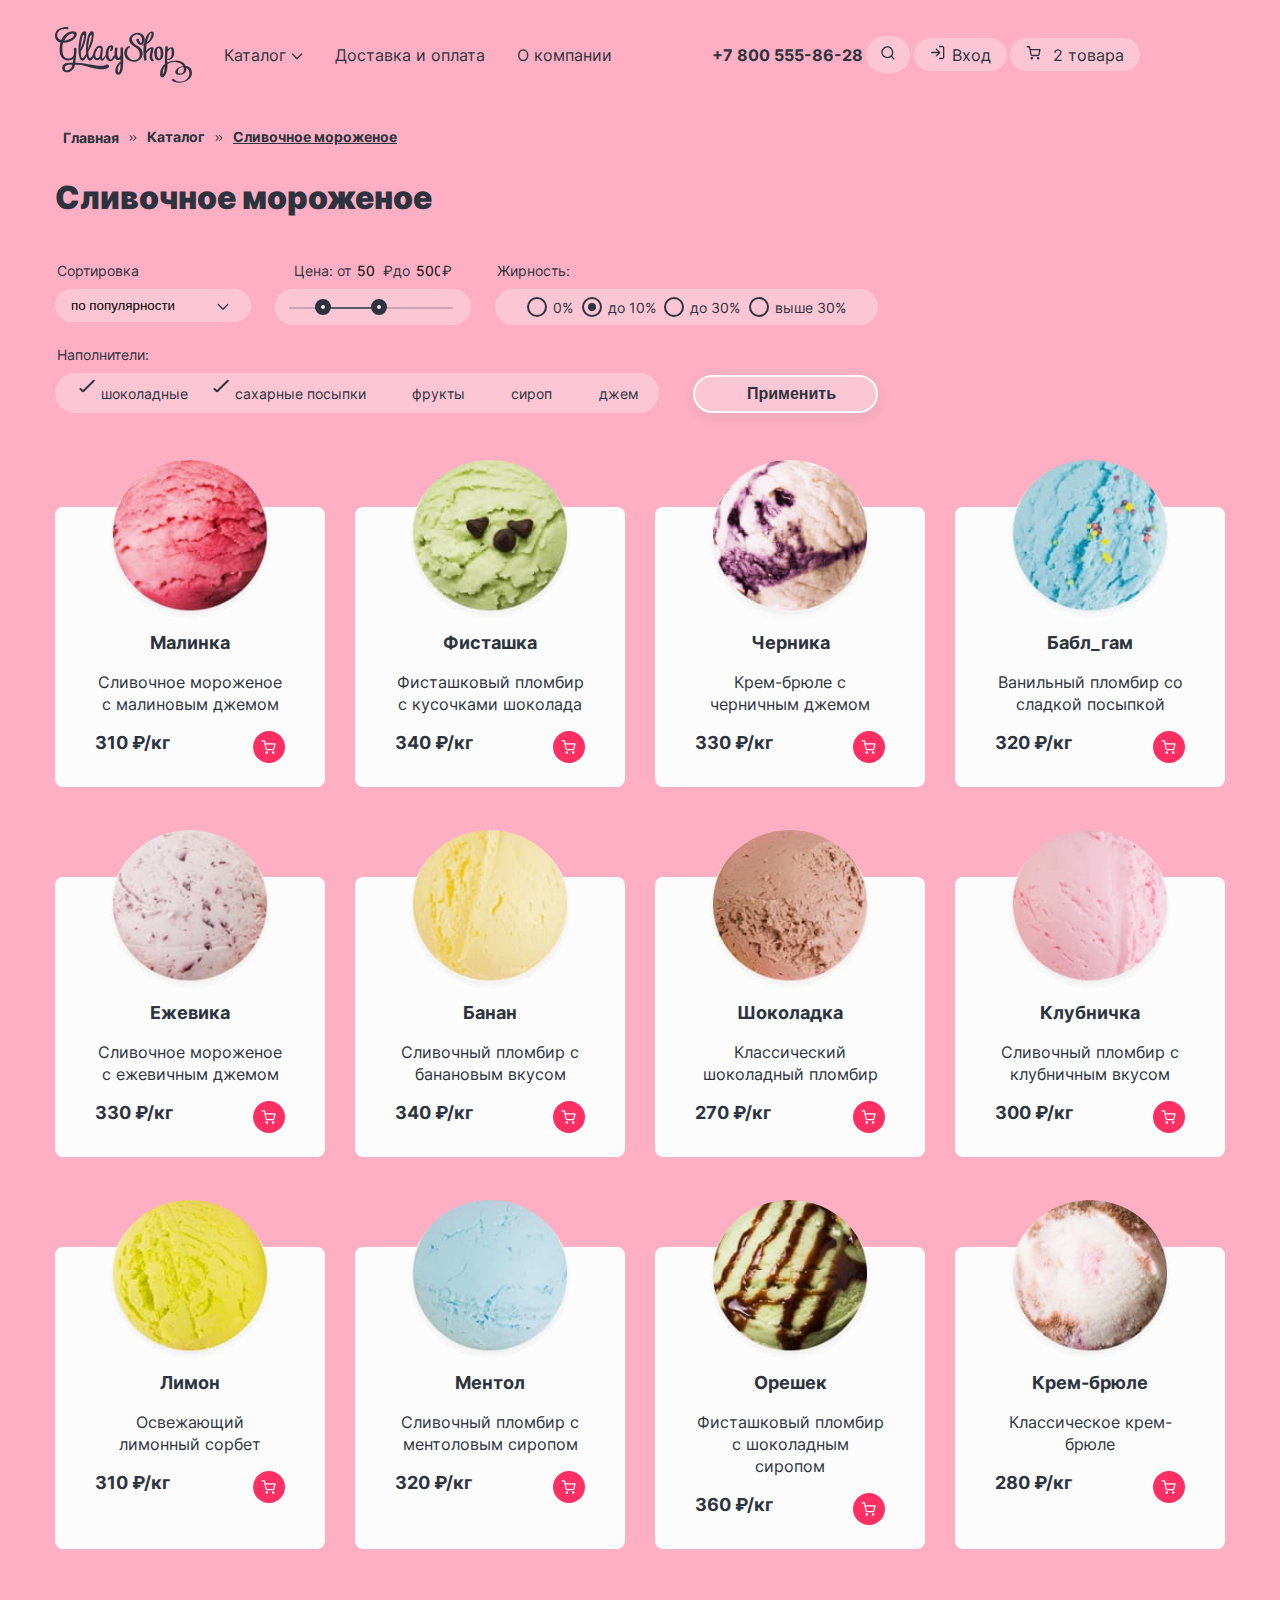
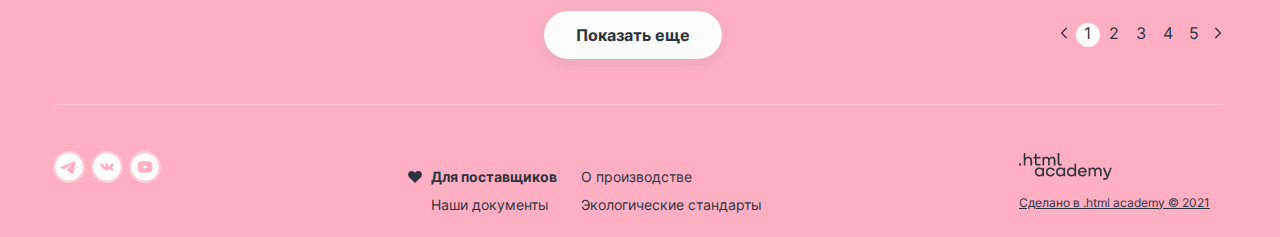
==== commit c113cd0b: "после проверки 111" ====
--- a/catalog.html
+++ b/catalog.html
@@ -2,12 +2,14 @@
 <html lang="en">
 
 <head>
-  <meta charset="UTF-8">
-  <meta http-equiv="X-UA-Compatible" content="IE=edge">
-  <meta name="viewport" content="widt, initial-scale=1.0">
-  <title>Catalog</title>
-  <link rel="stylesheet" href="css/style.css">
+    <meta charset="UTF-8">
+    <meta http-equiv="X-UA-Compatible" content="IE=edge">
+    <meta name="viewport" content="width=device-width" initial-scale="1.0">
+    <title>GLACY</title>
+    <link rel="stylesheet" href="css/style.css">
+    <link rel="shortcut icon" href="favicon.ico/favicon-32x32.png" type="image/x-icon">
 </head>
+
 
 <body>
 
@@ -82,349 +84,348 @@
                 d="M1.167 2.108a.667.667 0 0 0 0 1.333h1.77l.468 2.336a.664.664 0 0 0 .011.053l.967 4.833a1.826 1.826 0 0 0 1.819 1.47h5.62a1.826 1.826 0 0 0 1.819-1.47l.001-.005.927-4.861a.667.667 0 0 0-.655-.792H4.611l-.473-2.361a.667.667 0 0 0-.654-.536H1.167Zm4.524 8.294-.813-4.064h8.23l-.775 4.067a.493.493 0 0 1-.492.395H6.183a.492.492 0 0 1-.492-.397Zm-1.134 3.961a1.246 1.246 0 1 1 2.492 0 1.246 1.246 0 0 1-2.492 0Zm6.374 0a1.246 1.246 0 1 1 2.491 0 1.246 1.246 0 0 1-2.491 0Z" />
             </svg>
             <p class="visually-hidden">Корзина</p>2 товара
-
-
-
+       
+  
+
+  </li>
+  </ul>
+
+  </header>
+
+
+
+  <main class="main">
+    <h1 class="visually-hidden">Глейси - магазин мороженого</h1>
+
+
+
+
+    <div class="main__inner">
+      <ul class="breadcrumbs">
+        <li class="breadcrumbs-item">
+          <a href="index.html" class="breadcrumbs-link">Главная</a>
+        </li>
+        <li class="breadcrumbs-item">
+          <a class="breadcrumbs-link">Каталог</a>
+        </li>
+        <li class="breadcrumbs-item">
+          <a class="breadcrumbs-link">Сливочное мороженое</a>
         </li>
       </ul>
 
-    </header>
-
-
-
-    <main class="main">
-      <h1 class="visually-hidden">Глейси - магазин мороженого</h1>
-
-
-
-
-      <div class="main__inner">
-        <ul class="breadcrumbs">
-          <li class="breadcrumbs-item">
-            <a href="index.html" class="breadcrumbs-link">Главная</a>
+      <h2 class="catalog-title">Сливочное мороженое</h2>
+    </div>
+
+
+    <section class="catalog">
+      <h2 class="visually-hidden">Все виды мороженого с фильтрами</h2>
+      <div class="sorting__inner">
+
+        <!----сортировка-->
+        <form class="catalog__filter" action="http://echo.htmlacademy.ru/" method="get">
+          <fieldset class="catalog__filter-group">
+            <legend class="catalog__filter-title">Сортировка</legend>
+            <select class="catalog__select" aria-label="Сортировка">
+
+              <option value="popular">по популярности</option>
+              <option value="price-min">по цене min</option>
+              <option value="price-max">по цене max</option>
+            </select>
+          </fieldset>
+          <!----Цена------------------------->
+          <fieldset class="catalog__filter-group filter-price">
+            <legend class="catalog__filter-title"></legend>
+            <div class="range-wrapper-inputs">
+              <label class="catalog-filter-label">
+                Цена: от <input class="range-input" type="number" value="50" name="min-price">₽
+              </label>
+
+              <label class="catalog-filter-label">
+                до <input class="range-input" type="number" value="500" name="max-price">₽
+              </label>
+            </div>
+
+
+
+            <div class="range">
+              <div class="range-scale">
+                <div class="range-bar" style="left:40px; width:56px">
+                  <div class="range-bar-line"></div>
+                  <button class="range-toggle toggle-min" type="button"></button>
+                  <button class="range-toggle toggle-max" type="button"></button>
+                </div>
+              </div>
+
+            </div>
+          </fieldset>
+          <!----Радиокнопки----------->
+          <fieldset class="catalog__filter-group fat">
+            <legend class="catalog__filter-title">Жирность:</legend>
+
+            <ul class="catalog__filter-list filter-fat">
+              <li class="catalog__filter-item">
+                <label class="control">
+                  <input class="visually-hidden control-input" name="fat" type="radio">
+                  <span class="control-mark"></span>
+                  <span class="control-label">0%</span>
+                </label>
+              </li>
+
+              <li class="catalog__filter-item">
+                <label class="control">
+                  <input class="visually-hidden control-input" name="fat" type="radio" checked>
+                  <span class="control-mark"></span>
+                  <span class="control-label">до 10%</span>
+                </label>
+              </li>
+
+              <li class="catalog__filter-item">
+                <label class="control">
+                  <input class="visually-hidden control-input" name="fat" type="radio">
+                  <span class="control-mark"></span>
+                  <span class="control-label">до 30%</span>
+                </label>
+              </li>
+
+              <li class="catalog__filter-item">
+                <label class="control">
+                  <input class="visually-hidden control-input" name="fat" type="radio">
+                  <span class="control-mark"></span>
+                  <span class="control-label">выше 30%</span>
+                </label>
+              </li>
+            </ul>
+          </fieldset>
+
+
+
+          <!----Квадратные кнопки---------->
+          <fieldset class="catalog__filter-group">
+            <legend class="catalog__filter-title">Наполнители:</legend>
+
+
+            <ul class="catalog__filter-list filter-filling">
+              <li class="catalog__filter-item">
+                <label class="control">
+                  <input class="visually-hidden control-input" type="checkbox" name="chokolad" checked>
+                  <span class="control-mark"></span>
+                  <span class="control-label">шоколадные</span>
+                </label>
+              </li>
+
+              <li class="catalog__filter-item">
+                <label class=" control">
+                  <input class="visually-hidden control-input" type="checkbox" name="sugar" checked>
+                  <span class="control-mark check-box"></span>
+                  <span class="control-label">сахарные посыпки</span>
+                </label>
+              </li>
+
+              <li class="catalog__filter-item">
+                <label class=" control">
+                  <input class="visually-hidden control-input" type="checkbox" name="fruits">
+
+                  <span class="control-mark check-box"></span>
+                  <span class="control-label">фрукты</span>
+                </label>
+              </li>
+
+              <li class="catalog__filter-item">
+                <label class=" control">
+                  <input class="visually-hidden control-input" type="checkbox" name="syrup">
+                  <span class="control-mark check-box"></span>
+                  <span class="control-label">сироп</span>
+                </label>
+              </li>
+
+              <li class="catalog__filter-item">
+                <label class=" control">
+                  <input class="visually-hidden control-input" type="checkbox" name="jam">
+
+                  <span class="control-mark check-box"></span>
+                  <span class="control-label">джем</span>
+                </label>
+              </li>
+
+            </ul>
+          </fieldset>
+          <!----кнопка-->
+
+          <button class="button-white catalog-filter-button" type="submit">Применить</button>
+        </form>
+
+
+
+      </div>
+    </section>
+
+    <section class="cards-product">
+      <div class="card-product">
+
+
+        <ul class="cards__list">
+          <li class="cards__list-item"><img class="cards__img" src="images/content/bestseller1.jpg" width="168"
+              height="168" alt="Вкус Малина">
+            <h4>Малинка</h4>
+            <p class="cards__info">Сливочное мороженое с малиновым джемом</p>
+            <div class="cards__price-inner"><b class="price">310 ₽/кг</b>
+              <button class="busket"></button>
+            </div>
           </li>
-          <li class="breadcrumbs-item">
-            <a class="breadcrumbs-link">Каталог</a>
+
+
+          <li class="cards__list-item"><img class="cards__img" src="images/content/bestseller2.jpg" width="168"
+              height="168" alt="Вкус фисташка">
+            <h4>Фисташка</h4>
+            <p class="cards__info">Фисташковый пломбир с кусочками шоколада</p>
+            <div class="cards__price-inner"><b class="price">340 ₽/кг</b>
+              <button class="busket"></button>
+            </div>
           </li>
-          <li class="breadcrumbs-item">
-            <a class="breadcrumbs-link">Сливочное мороженое</a>
+          <li class="cards__list-item"><img class="cards__img" src="images/content/bestseller3.jpg" width="168"
+              height="168" alt="Вкус черника">
+            <h4>Черника</h4>
+            <p class="cards__info">Крем-брюле с черничным джемом</p>
+            <div class="cards__price-inner"><b class="price">330 ₽/кг</b>
+              <button class="busket"></button>
+            </div>
           </li>
+          <li class="cards__list-item"><img class="cards__img" src="images/content/bestseller4.jpg" width="168"
+              height="168" alt="Вкус Жвачки">
+            <h4>Бабл_гам</h4>
+            <p class="cards__info">Ванильный пломбир со сладкой посыпкой</p>
+            <div class="cards__price-inner"><b class="price">320 ₽/кг</b>
+              <button class="busket"></button>
+            </div>
+          </li>
+          <li class="cards__list-item"><img class="cards__img" src="images/content/bestseller5.jpg" width="168"
+              height="168" alt="Вкус пломбир с ежевичным джемом">
+            <h4>Ежевика</h4>
+            <p class="cards__info">Сливочное мороженое с ежевичным джемом</p>
+            <div class="cards__price-inner"><b class="price">330 ₽/кг</b>
+              <button class="busket"></button>
+            </div>
+
+          <li class="cards__list-item"><img class="cards__img" src="images/content/bestseller6.jpg" width="168"
+              height="168" alt="Вкус пломбир банановый">
+            <h4>Банан</h4>
+            <p class="cards__info">Сливочный пломбир с банановым вкусом</p>
+            <div class="cards__price-inner"><b class="price">340 ₽/кг</b>
+              <button class="busket"></button>
+            </div>
+          <li class="cards__list-item"><img class="cards__img" src="images/content/bestseller7.jpg" width="168"
+              height="168" alt="Вкус пломбир шоколадный">
+            <h4>Шоколадка</h4>
+            <p class="cards__info">Классический шоколадный пломбир</p>
+            <div class="cards__price-inner"><b class="price">270 ₽/кг</b>
+              <button class="busket"></button>
+            </div>
+
+          </li>
+          <li class="cards__list-item"><img class="cards__img" src="images/content/bestseller8.jpg" width="168"
+              height="168" alt="Вкус пломбир клубничный">
+            <h4>Клубничка</h4>
+            <p class="cards__info">Сливочный пломбир с клубничным вкусом</p>
+            <div class="cards__price-inner"><b class="price">300 ₽/кг</b>
+              <button class="busket"></button>
+            </div>
+          <li class="cards__list-item"><img class="cards__img" src="images/content/bestseller9.jpg" width="168"
+              height="168" alt="Вкус лимонный сорбет">
+            <h4>Лимон</h4>
+            <p class="cards__info">Освежающий лимонный сорбет</p>
+            <div class="cards__price-inner"><b class="price">310 ₽/кг</b>
+              <button class="busket"></button>
+            </div>
+          <li class="cards__list-item"><img class="cards__img" src="images/content/bestseller10.jpg"
+              alt="Вкус пломбир с ментолом">
+            <h4>Ментол</h4>
+            <p class="cards__info">Сливочный пломбир с ментоловым сиропом</p>
+            <div class="cards__price-inner"><b class="price">320 ₽/кг</b>
+              <button class="busket"></button>
+            </div>
+          <li class="cards__list-item"><img class="cards__img" src="images/content/bestseller11.jpg" width="168"
+              height="168" alt="Вкус фисташковый пломбир с шоколадом">
+            <h4>Орешек</h4>
+            <p class="cards__info">Фисташковый пломбир с шоколадным сиропом</p>
+            <div class="cards__price-inner"><b class="price">360 ₽/кг</b>
+              <button class="busket"></button>
+            </div>
+          <li class="cards__list-item"><img class="cards__img" src="images/content/bestseller12.jpg" width="168"
+              height="168" alt="Вкус крем-брюле">
+            <h4>Крем-брюле</h4>
+            <p class="cards__info">Классическое крем-брюле </p>
+            <div class="cards__price-inner"><b class="price">280 ₽/кг</b>
+              <button class="busket"></button>
+            </div>
         </ul>
-
-        <h2 class="catalog-title">Сливочное мороженое</h2>
       </div>
-
-
-      <section class="catalog">
-        <h2 class="visually-hidden">Все виды мороженого с фильтрами</h2>
-        <div class="sorting__inner">
-
-          <!----сортировка-->
-          <form class="catalog__filter" action="http://echo.htmlacademy.ru/" method="get">
-            <fieldset class="catalog__filter-group">
-              <legend class="catalog__filter-title">Сортировка</legend>
-              <select class="catalog__select" aria-label="Сортировка">
-
-                <option value="popular">по популярности</option>
-                <option value="price-min">по цене min</option>
-                <option value="price-max">по цене max</option>
-              </select>
-            </fieldset>
-            <!----Цена------------------------->
-            <fieldset class="catalog__filter-group filter-price">
-              <legend class="catalog__filter-title"></legend>
-              <div class="range-wrapper-inputs">
-                <label class="catalog-filter-label">
-                  Цена: от <input class="range-input" type="number" value="50" name="min-price">₽
-                </label>
-
-                <label class="catalog-filter-label">
-                  до <input class="range-input" type="number" value="500" name="max-price">₽
-                </label>
-              </div>
-
-
-
-              <div class="range">
-                <div class="range-scale">
-                  <div class="range-bar" style="left:40px; width:56px">
-                    <div class="range-bar-line"></div>
-                    <button class="range-toggle toggle-min" type="button"></button>
-                    <button class="range-toggle toggle-max" type="button"></button>
-                  </div>
-                </div>
-
-              </div>
-            </fieldset>
-            <!----Радиокнопки----------->
-            <fieldset class="catalog__filter-group fat">
-              <legend class="catalog__filter-title">Жирность:</legend>
-
-              <ul class="catalog__filter-list filter-fat">
-                <li class="catalog__filter-item">
-                  <label class="control">
-                    <input class="visually-hidden control-input" type="radio">
-                    <span class="control-mark"></span>
-                    <span class="control-label">0%</span>
-                  </label>
-                </li>
-
-                <li class="catalog__filter-item">
-                  <label class="control">
-                    <input class="visually-hidden control-input" type="radio" checked>
-                    <span class="control-mark"></span>
-                    <span class="control-label">до 10%</span>
-                  </label>
-                </li>
-
-                <li class="catalog__filter-item">
-                  <label class="control">
-                    <input class="visually-hidden control-input" type="radio">
-                    <span class="control-mark"></span>
-                    <span class="control-label">до 30%</span>
-                  </label>
-                </li>
-
-                <li class="catalog__filter-item">
-                  <label class="control">
-                    <input class="visually-hidden control-input" type="radio">
-                    <span class="control-mark"></span>
-                    <span class="control-label">выше 30%</span>
-                  </label>
-                </li>
-              </ul>
-            </fieldset>
-
-
-
-            <!----Квадратные кнопки---------->
-            <fieldset class="catalog__filter-group">
-              <legend class="catalog__filter-title">Наполнители:</legend>
-
-
-              <ul class="catalog__filter-list filter-filling">
-                <li class="catalog__filter-item">
-                  <label class="control">
-                    <input class="visually-hidden control-input" type="checkbox" name="chokolad" checked>
-                    <span class="control-mark"></span>
-                    <span class="control-label">шоколадные</span>
-                  </label>
-                </li>
-
-                <li class="catalog__filter-item">
-                  <label class=" control">
-                    <input class="visually-hidden control-input" type="checkbox" name="sugar" checked>
-                    <span class="control-mark"></span>
-                    <span class="control-label">сахарные посыпки</span>
-                  </label>
-                </li>
-
-                <li class="catalog__filter-item">
-                  <label class=" control">
-                    <input class="visually-hidden control-input" type="checkbox" name="fruits">
-
-                    <span class="control-mark"></span>
-                    <span class="control-label">фрукты</span>
-                  </label>
-                </li>
-
-                <li class="catalog__filter-item">
-                  <label class=" control">
-                    <input class="visually-hidden control-input" type="checkbox" name="syrup">
-
-                    <span class="control-mark"></span>
-                    <span class="control-label">сироп</span>
-                  </label>
-                </li>
-
-                <li class="catalog__filter-item">
-                  <label class=" control">
-                    <input class="visually-hidden control-input" type="checkbox" name="jam">
-
-                    <span class="control-mark"></span>
-                    <span class="control-label">джем</span>
-                  </label>
-                </li>
-
-              </ul>
-            </fieldset>
-            <!----кнопка-->
-
-            <button class="button-white catalog-filter-button" type="submit">Применить</button>
-          </form>
-
-
-
-        </div>
-      </section>
-
-      <section class="cards-product">
-        <div class="card-product">
-
-
-          <ul class="cards__list">
-            <li class="cards__list-item"><img class="cards__img" src="images/content/bestseller1.jpg" width="168"
-                height="168" alt="Вкус Малина">
-              <h4>Малинка</h4>
-              <p class="cards__info">Сливочное мороженое с малиновым джемом</p>
-              <div class="cards__price-inner"><b class="price">310 ₽/кг</b>
-                <button class="busket"></button>
-              </div>
-            </li>
-
-
-            <li class="cards__list-item"><img class="cards__img" src="images/content/bestseller2.jpg" width="168"
-                height="168" alt="Вкус фисташка">
-              <h4>Фисташка</h4>
-              <p class="cards__info">Фисташковый пломбир с кусочками шоколада</p>
-              <div class="cards__price-inner"><b class="price">340 ₽/кг</b>
-                <button class="busket"></button>
-              </div>
-            </li>
-            <li class="cards__list-item"><img class="cards__img" src="images/content/bestseller3.jpg" width="168"
-                height="168" alt="Вкус черника">
-              <h4>Черника</h4>
-              <p class="cards__info">Крем-брюле с черничным джемом</p>
-              <div class="cards__price-inner"><b class="price">330 ₽/кг</b>
-                <button class="busket"></button>
-              </div>
-            </li>
-            <li class="cards__list-item"><img class="cards__img" src="images/content/bestseller4.jpg" width="168"
-                height="168" alt="Вкус Жвачки">
-              <h4>Бабл_гам</h4>
-              <p class="cards__info">Ванильный пломбир со сладкой посыпкой</p>
-              <div class="cards__price-inner"><b class="price">320 ₽/кг</b>
-                <button class="busket"></button>
-              </div>
-            </li>
-            <li class="cards__list-item"><img class="cards__img" src="images/content/bestseller5.jpg" width="168"
-                height="168" alt="Вкус пломбир с ежевичным джемом">
-              <h4>Ежевика</h4>
-              <p class="cards__info">Сливочное мороженое с ежевичным джемом</p>
-              <div class="cards__price-inner"><b class="price">330 ₽/кг</b>
-                <button class="busket"></button>
-              </div>
-
-            <li class="cards__list-item"><img class="cards__img" src="images/content/bestseller6.jpg" width="168"
-                height="168" alt="Вкус пломбир банановый">
-              <h4>Банан</h4>
-              <p class="cards__info">Сливочный пломбир с банановым вкусом</p>
-              <div class="cards__price-inner"><b class="price">340 ₽/кг</b>
-                <button class="busket"></button>
-              </div>
-            <li class="cards__list-item"><img class="cards__img" src="images/content/bestseller7.jpg" width="168"
-                height="168" alt="Вкус пломбир шоколадный">
-              <h4>Шоколадка</h4>
-              <p class="cards__info">Классический шоколадный пломбир</p>
-              <div class="cards__price-inner"><b class="price">270 ₽/кг</b>
-                <button class="busket"></button>
-              </div>
-
-            </li>
-            <li class="cards__list-item"><img class="cards__img" src="images/content/bestseller8.jpg" width="168"
-                height="168" alt="Вкус пломбир клубничный">
-              <h4>Клубничка</h4>
-              <p class="cards__info">Сливочный пломбир с клубничным вкусом</p>
-              <div class="cards__price-inner"><b class="price">300 ₽/кг</b>
-                <button class="busket"></button>
-              </div>
-            <li class="cards__list-item"><img class="cards__img" src="images/content/bestseller9.jpg" width="168"
-                height="168" alt="Вкус лимонный сорбет">
-              <h4>Лимон</h4>
-              <p class="cards__info">Освежающий лимонный сорбет</p>
-              <div class="cards__price-inner"><b class="price">310 ₽/кг</b>
-                <button class="busket"></button>
-              </div>
-            <li class="cards__list-item"><img class="cards__img" src="images/content/bestseller10.jpg"
-                alt="Вкус пломбир с ментолом">
-              <h4>Ментол</h4>
-              <p class="cards__info">Сливочный пломбир с ментоловым сиропом</p>
-              <div class="cards__price-inner"><b class="price">320 ₽/кг</b>
-                <button class="busket"></button>
-              </div>
-            <li class="cards__list-item"><img class="cards__img" src="images/content/bestseller11.jpg" width="168"
-                height="168" alt="Вкус фисташковый пломбир с шоколадом">
-              <h4>Орешек</h4>
-              <p class="cards__info">Фисташковый пломбир с шоколадным сиропом</p>
-              <div class="cards__price-inner"><b class="price">360 ₽/кг</b>
-                <button class="busket"></button>
-              </div>
-            <li class="cards__list-item"><img class="cards__img" src="images/content/bestseller12.jpg" width="168"
-                height="168" alt="Вкус крем-брюле">
-              <h4>Крем-брюле</h4>
-              <p class="cards__info">Классическое крем-брюле </p>
-              <div class="cards__price-inner"><b class="price">280 ₽/кг</b>
-                <button class="busket"></button>
-              </div>
-          </ul>
-        </div>
-        <div class="next-page">
-          <a class="button-white catalog-btn" href="#">Показать еще</a>
-
-
-
-
-          <ol class="catalog__number-pagination">
-            <li><a href="#"><svg class="catalog__arrow" width="16" height="16" viewBox="0 0 16 16" fill="none"
-                  xmlns="http://www.w3.org/2000/svg">
-                  <path fill-rule="evenodd" clip-rule="evenodd"
-                    d="M8.865 2.865a.665.665 0 1 1 .94.94L5.604 8.006l4.201 4.202a.665.665 0 0 1-.94.94L4.196 8.48l-.003-.002a.665.665 0 0 1 0-.94l4.672-4.672Z"
-                    fill="#2D3440" />
-                </svg></a></li>
-            <li class="catalog__number-pagination-item"><a class="page" href="#"></a>1</li>
-            <li class="catalog__number-pagination-item"><a class="page" href="#"></a>2</li>
-            <li class="catalog__number-pagination-item"><a class="page" href="#"></a>3</li>
-            <li class="catalog__number-pagination-item"><a class="page" href="#"></a>4</li>
-            <li class="catalog__number-pagination-item"><a class="page" href="#"></a>5</li>
-            <li><svg class="catalog__arrow" width="16" height="16" viewBox="0 0 16 16" fill="none"
+      <div class="next-page">
+        <a class="button-white catalog-btn" href="#">Показать еще</a>
+
+
+
+
+        <ol class="catalog__number-pagination">
+          <li><a href="#"><svg class="catalog__arrow" width="16" height="16" viewBox="0 0 16 16" fill="none"
                 xmlns="http://www.w3.org/2000/svg">
                 <path fill-rule="evenodd" clip-rule="evenodd"
-                  d="M7.135 2.865a.665.665 0 1 0-.94.94l4.201 4.201-4.201 4.202a.665.665 0 0 0 .94.94l4.669-4.669.003-.002a.664.664 0 0 0 0-.94L7.135 2.864Z"
+                  d="M8.865 2.865a.665.665 0 1 1 .94.94L5.604 8.006l4.201 4.202a.665.665 0 0 1-.94.94L4.196 8.48l-.003-.002a.665.665 0 0 1 0-.94l4.672-4.672Z"
                   fill="#2D3440" />
-              </svg></li>
-          </ol>
-
-
-
-        </div>
-      </section>
-
-    </main>
-
-
-    <footer class="footer">
-
-
-      <ul class="social-links">
-        <li class="social-link"><a href="https://t.me/htmlacademy">
-            <img src="images/social-links/telegram.svg" width="24" height="24" alt="телеграмм">
-          </a>
-        </li>
-        <li class="social-link"><a href="https://vk.com/htmlacademy">
-            <img src="images/social-links/vk.svg" width="24" height="24" alt="вконтакте">
-          </a>
-        </li>
-        <li class="social-link"> <a href="https://www.youtube.com/user/htmlacademyru">
-            <img src="images/social-links/youtube.svg" width="24" height="24" alt="ютьюб">
-          </a>
-        </li>
-      </ul>
-
-
-
-      <ul class="footer__info">
-        <li class="footer-link"><a class="for-opt" href="#"><b>Для поставщиков</b></a></li>
-        <li class="footer-link"><a href="#">О производстве</a></li>
-        <li class="footer-link"><a href="#"> Наши документы</a></li>
-        <li class="footer-link"><a href="#">Экологические стандарты</a></li>
-      </ul>
-
-
-      <div class="footer__copyright">
-        <img class="academy-logo" src="images/logo_htmlacademy.png" alt="логотип компании">
-        <a class="academy-link" href="https://htmlacademy.ru">Сделано в .html academy © 2021</a>
+              </svg></a></li>
+          <li class="catalog__number-pagination-item"><a class="page" href="#"></a>1</li>
+          <li class="catalog__number-pagination-item"><a class="page" href="#"></a>2</li>
+          <li class="catalog__number-pagination-item"><a class="page" href="#"></a>3</li>
+          <li class="catalog__number-pagination-item"><a class="page" href="#"></a>4</li>
+          <li class="catalog__number-pagination-item"><a class="page" href="#"></a>5</li>
+          <li><svg class="catalog__arrow" width="16" height="16" viewBox="0 0 16 16" fill="none"
+              xmlns="http://www.w3.org/2000/svg">
+              <path fill-rule="evenodd" clip-rule="evenodd"
+                d="M7.135 2.865a.665.665 0 1 0-.94.94l4.201 4.201-4.201 4.202a.665.665 0 0 0 .94.94l4.669-4.669.003-.002a.664.664 0 0 0 0-.94L7.135 2.864Z"
+                fill="#2D3440" />
+            </svg></li>
+        </ol>
+
+
+
       </div>
-    </footer>
+    </section>
+
+  </main>
+
+
+  <footer class="footer">
+
+
+    <ul class="social-links">
+      <li class="social-link"><a href="https://t.me/htmlacademy">
+          <img src="images/social-links/telegram.svg" width="24" height="24" alt="телеграмм">
+        </a>
+      </li>
+      <li class="social-link"><a href="https://vk.com/htmlacademy">
+          <img src="images/social-links/vk.svg" width="24" height="24" alt="вконтакте">
+        </a>
+      </li>
+      <li class="social-link"> <a href="https://www.youtube.com/user/htmlacademyru">
+          <img src="images/social-links/youtube.svg" width="24" height="24" alt="ютьюб">
+        </a>
+      </li>
+    </ul>
+
+
+
+    <ul class="footer__info">
+      <li class="footer-link"><a class="for-opt" href="#"><b>Для поставщиков</b></a></li>
+      <li class="footer-link"><a href="#">О производстве</a></li>
+      <li class="footer-link"><a href="#"> Наши документы</a></li>
+      <li class="footer-link"><a href="#">Экологические стандарты</a></li>
+    </ul>
+
+
+    <div class="footer__copyright">
+      <img class="academy-logo" src="images/logo_htmlacademy.png" alt="логотип компании">
+      <a class="academy-link" href="https://htmlacademy.ru">Сделано в .html academy © 2021</a>
+    </div>
+  </footer>
   </div>
 
 </body>
--- a/css/style.css
+++ b/css/style.css
@@ -2,7 +2,7 @@
     font-family: "Inter";
     font-style: normal;
     font-weight: 700;
-    src: url("fonts/inter-700.woff2") format("woff2");
+    src: url("../fonts/inter-700.woff2") format("woff2");
     font-display: swap;
 }
 
@@ -10,7 +10,7 @@
     font-family: "Inter";
     font-style: normal;
     font-weight: 400;
-    src: url("fonts/inter-400.woff2") format("woff2");
+    src: url("../fonts/inter-400.woff2") format("woff2");
     font-display: swap;
 }
 
@@ -18,7 +18,7 @@
     font-family: "Inter";
     font-weight: 900;
     font-style: normal;
-    src: url("fonts/inter-900.woff2") format("woff2");
+    src: url("../fonts/inter-900.woff2") format("woff2");
     font-display: swap;
 }
 
@@ -55,7 +55,10 @@
     overflow: hidden;
 }
 
-
+.img{
+    max-width: 100%;
+    object-fit: contain;
+}
 
 /*-----------------------header---------------------------*/
 
@@ -63,12 +66,14 @@
 .header {
     display: flex;
     justify-content: space-between;
+    flex-wrap: wrap;
     padding: 24px 0;
 
 }
 
 .navigation-list {
     display: flex;
+    flex-wrap: wrap;
     list-style-type: none;
     font-weight: 400;
     font-size: 16px;
@@ -93,7 +98,6 @@
 
 .left-list .menu-link {
     padding: 8px 16px;
-
 }
 
 .navigation__arrow-down {
@@ -294,13 +298,15 @@
 
 .top__slider-main-pagination:hover {
     background-color: rgba(252, 252, 252, 1);
-    background-repeat: no-repeat;
+  
     border: 2px solid rgba(252, 252, 252, 1);
 }
 
 .top__slider-main-pagination:active {
     background-color: rgba(252, 252, 252, 0.5);
+   
     border: 2px solid rgba(252, 252, 252, 0.5);
+
 }
 
 
@@ -315,6 +321,7 @@
 .top__slider-main-pagination.arrow-next:focus {
     background-image: url(../images/arrow-next-black.svg);
     background-position: right 8px center;
+    background-repeat: no-repeat;
 }
 
 .top__slider-main-pagination.arrow-back:hover,
@@ -322,6 +329,7 @@
 .top__slider-main-pagination.arrow-back:focus {
     background-image: url(../images/arrow-prew-black.svg);
     background-position: left 8px center;
+    background-repeat: no-repeat;
 }
 
 
@@ -332,8 +340,7 @@
     text-align: center;
     background-color: #FCFCFC;
     color: #2D3440;
-    border: 2px solid rgba(242, 180, 197, 0.4);
-    outline: 2px solid rgba(242, 180, 197, 0.4);
+    outline: 4px solid rgba(242, 180, 197, 0.4);
     border-radius: 26px;
     font-weight: 700;
     font-size: 16px;
@@ -1271,6 +1278,12 @@
 
 .control-input[type="radio"]+.control-mark {
     border-radius: 50%;
+    position: absolute;
+    top: 2px;
+    width: 16px;
+    height: 16px;
+    border: 2px solid #2D3440;
+
 }
 
 .control-label {
@@ -1280,13 +1293,13 @@
     margin-left: 26px;
 }
 
-.control-input[type="radio"]:checked+.control-mark::before {
+.control-input[type="radio"]:checked + .control-mark::before {
     position: absolute;
     top: 4px;
     left: 4px;
     width: 8px;
     height: 8px;
-    background-color: #FCFCFC;
+    background-color: #2D3440;
     border-radius: 50%;
     content: "";
 }
@@ -1312,15 +1325,13 @@
     margin-right: 0;
 }
 
-.control-mark {
-    position: absolute;
-    top: 2px;
+.control-input[type="checkbox"]+.control-mark{
+    position: absolute;
     width: 16px;
     height: 16px;
-    border: 2px solid #2D3440;
-    border-radius: 4px;
-}
-
+  background-image: url(../images/catalog/filter/square-check.svg);
+  background-repeat: no-repeat; 
+}
 .control:hover .control-mark {
     border-color: #FCFCFC;
 }
@@ -1499,7 +1510,7 @@
 }
 
 
-/*-------popover----*/
+/*-------popover КОРЗИНА----*/
 
 
 .popover {
@@ -1512,28 +1523,20 @@
     font-weight: 700;
     font-size: 18px;
     line-height: 22px;
+    padding: 48px;
     min-height: 158px;
     color: #2D3440;
     background-color: #FCFCFC;
     border-radius: 8px;
     box-shadow: 0 15px 40px 0 rgba(45, 52, 64, 0.12);
-    display: none;
+ display: none;
 }
 
 .popover__open {
     display: block;
 }
 
-.popover__content {
-    padding: 48px;
-}
-
-.popover__close-button {
-    position: absolute;
-    top: 0;
-    right: 0;
-
-}
+
 
 .popover__cart .popover__close-button {
     padding-left: 54px;
@@ -1567,10 +1570,12 @@
 
 .cart-item {
     display: grid;
-    grid-template-columns: 46px 120px 70px 20px;
+    width: 345px;
+    grid-template-columns: 46px 1fr 70px 18px;
     grid-template-rows: 1fr 1fr;
     margin-bottom: 24px;
     gap: 2px 16px;
+    align-items: flex-start;
 }
 
 .cart-img {
@@ -1579,7 +1584,6 @@
 }
 
 .cart-item-title {
-
     grid-row: 1/2;
     margin: 0;
     padding: 0;
@@ -1599,6 +1603,7 @@
 
 .cart-price {
     grid-row: 1/3;
+    margin-top: 12px;
 
 }
 
@@ -1606,23 +1611,27 @@
     grid-row: 1/3;
     border: none;
     background-color: transparent;
+    margin-top: 12px;
+    padding: 0;
+   
 }
 
 .cart-item+.cart-item {
     margin-top: 24px;
 
 }
+.cart-item:last-child{
+    margin-bottom: 64px;
+}
 
 .popover-sum {
     display: flex;
-    justify-content: flex-end;
-    margin-top: 64px;
-
-}
-
-.cart-sum {
-    margin-left: 32px;
-}
+    justify-content: space-between;
+    margin-top: 30px;
+    position: relative;
+}
+
+
 
 .popover-sum::before {
     position: absolute;
@@ -1631,7 +1640,7 @@
     height: 1px;
     background-color: rgba(231, 231, 231, 1);
     content: "";
-    bottom: 124px;
+    top:-24px;
 }
 
 /*-----------модальное окно ФИО------*/
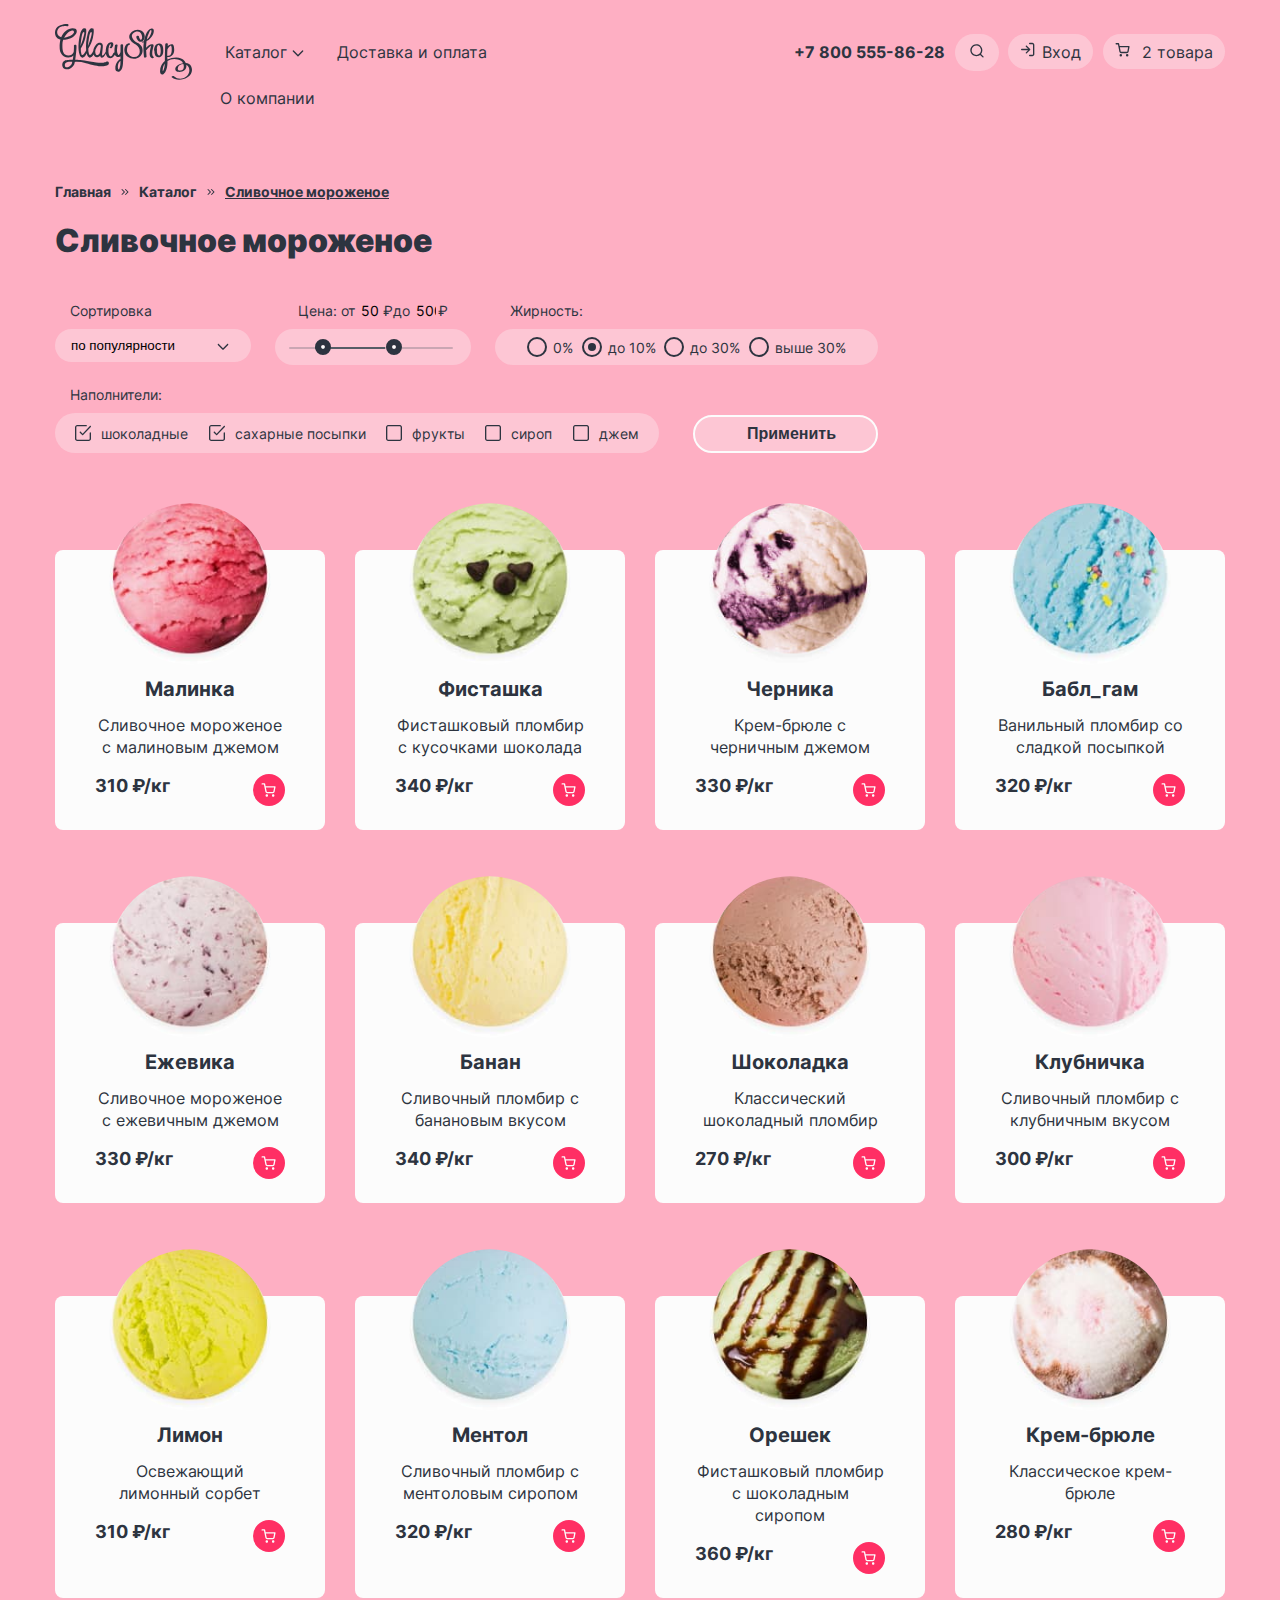
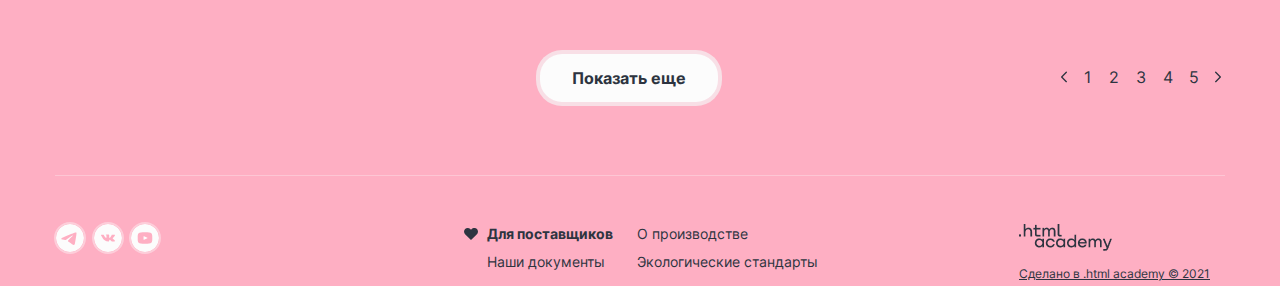
==== commit f8263ae4: "Merge pull request #8 from elenaborisova58/master" ====
--- a/catalog.html
+++ b/catalog.html
@@ -4,7 +4,7 @@
 <head>
     <meta charset="UTF-8">
     <meta http-equiv="X-UA-Compatible" content="IE=edge">
-    <meta name="viewport" content="width=device-width" initial-scale="1.0">
+    <meta name="viewport" content="width=device-width, initial-scale=1.0">
     <title>GLACY</title>
     <link rel="stylesheet" href="css/style.css">
     <link rel="shortcut icon" href="favicon.ico/favicon-32x32.png" type="image/x-icon">
@@ -19,78 +19,196 @@
   <div class="main__container">
     <header class="header">
       <div class="header__info">
-        <img class="logo" src="images/header/logo-shop.svg" width="137" height="56" alt="логотип магазина">
-        <nav class="navigation">
-          <ul class="navigation-list left-list">
-            <li class="list-item catalog-pop"><a class="menu-link" href="catalog.html">Каталог
-
-                <svg class="catolog__arrow-down" width="12" height="10" viewBox="0 0 12 7" fill="none"
-                  xmlns="http://www.w3.org/2000/svg">
-                  <path fill-rule="evenodd" clip-rule="evenodd"
-                    d="M1.808 1.053a.667.667 0 0 0-.943.943l4.66 4.66a.665.665 0 0 0 .955 0l4.661-4.66a.667.667 0 0 0-.942-.943L6.003 5.248 1.808 1.053Z"
-                    fill="#2D3440" />
-                </svg>
+          <img class="logo" src="images/header/logo-shop.svg" width="137" height="56" alt="логотип магазина">
+          <nav class="navigation">
+              <ul class="navigation-list left-list">
+                  <li class="list-item catalog-pop"><a class="menu-link left" href="catalog.html">Каталог
+
+                          <svg class="catolog__arrow-down" width="12" height="10" viewBox="0 0 12 7" fill="none"
+                              xmlns="http://www.w3.org/2000/svg">
+                              <path fill-rule="evenodd" clip-rule="evenodd"
+                                  d="M1.808 1.053a.667.667 0 0 0-.943.943l4.66 4.66a.665.665 0 0 0 .955 0l4.661-4.66a.667.667 0 0 0-.942-.943L6.003 5.248 1.808 1.053Z"
+                                  fill="#2D3440" />
+                          </svg>
+                      </a>
+                      <!------------------popover НОВИНКИ------->
+                      <div class="popover popover__catalog">
+                          <div class="popover-catalog-inner">
+                              <p class="popover-catalog-title">Новинки</p>
+                              <ul class="popover-catalog-list">
+                                  <li class="popover-catalog-item"><a>Сливочное</a></li>
+                                  <li class="popover-catalog-item"><a>Щербеты</a></li>
+                                  <li class="popover-catalog-item"><a>Фруктовый лед</a></li>
+                                  <li class="popover-catalog-item"><a>Мелорин</a></li>
+                              </ul>
+                          </div>
+                      </div>
+                      <!------------------------------------------------>
+                  </li>
+
+
+
+
+
+                  <li class="list-item"><a class="menu-link left" href="#">Доставка и оплата</a></li>
+                  <li class="list-item"><a class="menu-link left" href="#index.html">О компании</a></li>
+                  
+              </ul>
+          </nav>
+      </div>
+
+      <ul class="navigation-list right-list">
+          <li class="list-item">
+              <a class="link-phone" href="tel:+78005558628">+7 800 555-86-28</a>
+          </li>
+
+          <li class="list-item">
+              <a class="menu-link" href="#">
+                  <svg class="navigation-icon  search-logo" aria-hidden="true" focusable="false" width="16"
+                      height="17" viewBox="0 0 16 17" fill="currentColor" xmlns="http://www.w3.org/2000/svg">
+                      <path fill-rule="evenodd" clip-rule="evenodd"
+                          d="M2.663 8.188a4.667 4.667 0 1 1 8.028 3.237.67.67 0 0 0-.123.124 4.667 4.667 0 0 1-7.904-3.361Zm8.412 4.688a6 6 0 1 1 .943-.943l2.45 2.45a.667.667 0 1 1-.943.943l-2.45-2.45Z"
+                          fill="#2D3440" />
+                  </svg>
+                  <p class="visually-hidden">Поиск</p>
               </a>
-            </li>
-
-
-
-
-
-            <li class="list-item"><a class="menu-link" href="#">Доставка и оплата</a></li>
-            <li class="list-item"><a class="menu-link" href="#index.html">О компании</a></li>
-          </ul>
-        </nav>
-      </div>
-
-      <ul class="navigation-list right-list">
-        <li class="list-item">
-          <a class="link-phone" href="tel:+78005558628">+7 800 555-86-28</a>
-        </li>
-
-        <li class="list-item">
-          <a class="menu-link" href="#">
-            <svg class="navigation-icon  search-logo" aria-hidden="true" focusable="false" width="16" height="17"
-              viewBox="0 0 16 17" fill="currentColor" xmlns="http://www.w3.org/2000/svg">
-              <path fill-rule="evenodd" clip-rule="evenodd"
-                d="M2.663 8.188a4.667 4.667 0 1 1 8.028 3.237.67.67 0 0 0-.123.124 4.667 4.667 0 0 1-7.904-3.361Zm8.412 4.688a6 6 0 1 1 .943-.943l2.45 2.45a.667.667 0 1 1-.943.943l-2.45-2.45Z"
-                fill="#2D3440" />
-            </svg>
-            <p class="visually-hidden">Поиск</p>
-          </a>
-        </li>
-
-
-        <li class="list-item">
-          <a class="menu-link" href="#">
-            <svg class="navigation-icon" aria-hidden="true" focusable="false" width="16" height="17" viewBox="0 0 16 17"
-              fill="currentColor" xmlns="http://www.w3.org/2000/svg">
-              <path fill-rule="evenodd" clip-rule="evenodd"
-                d="M9 2.52461C9 2.15642 9.29848 1.85794 9.66667 1.85794H12.3333C12.8638 1.85794 13.3725 2.06865 13.7475 2.44373C14.1226 2.8188 14.3333 3.32751 14.3333 3.85794V13.1913C14.3333 13.7217 14.1226 14.2304 13.7475 14.6055C13.3725 14.9806 12.8638 15.1913 12.3333 15.1913H9.66667C9.29848 15.1913 9 14.8928 9 14.5246C9 14.1564 9.29848 13.8579 9.66667 13.8579H12.3333C12.5101 13.8579 12.6797 13.7877 12.8047 13.6627C12.9298 13.5377 13 13.3681 13 13.1913V3.85794C13 3.68113 12.9298 3.51156 12.8047 3.38654C12.6797 3.26151 12.5101 3.19127 12.3333 3.19127H9.66667C9.29848 3.19127 9 2.8928 9 2.52461ZM5.86189 4.71987C6.12224 4.45952 6.54435 4.45952 6.8047 4.71987L10.1338 8.04897C10.1509 8.06579 10.1671 8.08353 10.1824 8.1021C10.2142 8.1409 10.2411 8.18246 10.2628 8.22589C10.3079 8.31575 10.3333 8.41721 10.3333 8.52461C10.3333 8.63323 10.3074 8.73579 10.2613 8.8264C10.241 8.86635 10.2164 8.90469 10.1876 8.94072C10.1708 8.96172 10.1527 8.98169 10.1335 9.0005L6.8047 12.3293C6.54435 12.5897 6.12224 12.5897 5.86189 12.3293C5.60154 12.069 5.60154 11.6469 5.86189 11.3865L8.05715 9.19127H1.66667C1.29848 9.19127 1 8.8928 1 8.52461C1 8.15642 1.29848 7.85794 1.66667 7.85794H8.05715L5.86189 5.66268C5.60154 5.40233 5.60154 4.98022 5.86189 4.71987Z"
-                fill="#2D3440" />
-            </svg>Вход</a>
-
-        </li>
-
-
-
-
-
-        <li class="list-item">
-          <a class="menu-link" href="#">
-            <svg class="navigation-icon" aria-hidden="true" focusable="false" width="16" height="17" viewBox="0 0 16 17"
-              fill="currentColor" xmlns="http://www.w3.org/2000/svg">
-              <path fill-rule="evenodd" clip-rule="evenodd"
-                d="M1.167 2.108a.667.667 0 0 0 0 1.333h1.77l.468 2.336a.664.664 0 0 0 .011.053l.967 4.833a1.826 1.826 0 0 0 1.819 1.47h5.62a1.826 1.826 0 0 0 1.819-1.47l.001-.005.927-4.861a.667.667 0 0 0-.655-.792H4.611l-.473-2.361a.667.667 0 0 0-.654-.536H1.167Zm4.524 8.294-.813-4.064h8.23l-.775 4.067a.493.493 0 0 1-.492.395H6.183a.492.492 0 0 1-.492-.397Zm-1.134 3.961a1.246 1.246 0 1 1 2.492 0 1.246 1.246 0 0 1-2.492 0Zm6.374 0a1.246 1.246 0 1 1 2.491 0 1.246 1.246 0 0 1-2.491 0Z" />
-            </svg>
-            <p class="visually-hidden">Корзина</p>2 товара
-       
-  
-
-  </li>
-  </ul>
+
+              <!------------------popover search-------->
+              <div class="popover popover__search">
+
+                  <form class="search-form" action="https://echo.htmlacademy.ru/" method="get">
+
+                      <label class="visually-hidden" for="search">Поиск</label>
+                      <input class="search-form-field field" type="search" id="search" placeholder="Поиск сайту">
+
+                  </form>
+              </div>
+
+              <!---------------------------------------------------->
+          </li>
+
+
+          <li class="list-item">
+              <a class="menu-link" href="#">
+                  <svg class="navigation-icon" aria-hidden="true" focusable="false" width="16" height="17"
+                      viewBox="0 0 16 17" fill="currentColor" xmlns="http://www.w3.org/2000/svg">
+                      <path fill-rule="evenodd" clip-rule="evenodd"
+                          d="M9 2.52461C9 2.15642 9.29848 1.85794 9.66667 1.85794H12.3333C12.8638 1.85794 13.3725 2.06865 13.7475 2.44373C14.1226 2.8188 14.3333 3.32751 14.3333 3.85794V13.1913C14.3333 13.7217 14.1226 14.2304 13.7475 14.6055C13.3725 14.9806 12.8638 15.1913 12.3333 15.1913H9.66667C9.29848 15.1913 9 14.8928 9 14.5246C9 14.1564 9.29848 13.8579 9.66667 13.8579H12.3333C12.5101 13.8579 12.6797 13.7877 12.8047 13.6627C12.9298 13.5377 13 13.3681 13 13.1913V3.85794C13 3.68113 12.9298 3.51156 12.8047 3.38654C12.6797 3.26151 12.5101 3.19127 12.3333 3.19127H9.66667C9.29848 3.19127 9 2.8928 9 2.52461ZM5.86189 4.71987C6.12224 4.45952 6.54435 4.45952 6.8047 4.71987L10.1338 8.04897C10.1509 8.06579 10.1671 8.08353 10.1824 8.1021C10.2142 8.1409 10.2411 8.18246 10.2628 8.22589C10.3079 8.31575 10.3333 8.41721 10.3333 8.52461C10.3333 8.63323 10.3074 8.73579 10.2613 8.8264C10.241 8.86635 10.2164 8.90469 10.1876 8.94072C10.1708 8.96172 10.1527 8.98169 10.1335 9.0005L6.8047 12.3293C6.54435 12.5897 6.12224 12.5897 5.86189 12.3293C5.60154 12.069 5.60154 11.6469 5.86189 11.3865L8.05715 9.19127H1.66667C1.29848 9.19127 1 8.8928 1 8.52461C1 8.15642 1.29848 7.85794 1.66667 7.85794H8.05715L5.86189 5.66268C5.60154 5.40233 5.60154 4.98022 5.86189 4.71987Z"
+                          fill="#2D3440" />
+                  </svg>Вход</a>
+              <!------------------popover catalog-------------------------------------------->
+              <div class="popover popover__login">
+                  <div class="popover-login-inner">
+                      <p class="popover-login-title">Личный кабинет</p>
+
+
+                      <form class="input-form" action="https://echo.htmlacademy.ru/" method="post">
+                          <p class="field-group">
+                              <label class="visually-hidden" for="login">Логин</label>
+                              <input class="input-form-field field" type="text" id="login" name="login"
+                                  placeholder="email@example.com">
+                          </p>
+                          <p class="field-group">
+                              <label class="visually-hidden" for="password">Пароль</label>
+                              <input class="input-form-field field" type="password" id="password" name="password"
+                                  placeholder="••••••••">
+                          </p>
+
+                          <div class="login-auth-inner">
+                              <p class="field-group form-user-options">
+                                  <label class="auth-form-checkbox control">
+                                      <input class="visually-hidden control-input" type="checkbox"
+                                          name="firm-storе">
+                                      <span class="control-mark"></span>
+                                      <span class="control-label">Запомнить меня</span>
+                                  </label>
+                              </p>
+                              <div class="login-author-links">
+                                  <a class="login-form-recovery" href="#">Забыли пароль?</a>
+                                  <a class="auth-form-register" href="#">Регистрация</a>
+                              </div>
+
+                          </div>
+                          <button class="button-rose login-form-button" type="submit">Войти</button>
+
+                      </form>
+                  </div>
+              </div>
+              <!--------------------------------------------------------------------->
+          </li>
+
+
+
+
+
+          <li class="list-item">
+              <a class="menu-link" href="#">
+                  <svg class="navigation-icon" aria-hidden="true" focusable="false" width="16" height="17"
+                      viewBox="0 0 16 17" fill="currentColor" xmlns="http://www.w3.org/2000/svg">
+                      <path fill-rule="evenodd" clip-rule="evenodd"
+                          d="M1.167 2.108a.667.667 0 0 0 0 1.333h1.77l.468 2.336a.664.664 0 0 0 .011.053l.967 4.833a1.826 1.826 0 0 0 1.819 1.47h5.62a1.826 1.826 0 0 0 1.819-1.47l.001-.005.927-4.861a.667.667 0 0 0-.655-.792H4.611l-.473-2.361a.667.667 0 0 0-.654-.536H1.167Zm4.524 8.294-.813-4.064h8.23l-.775 4.067a.493.493 0 0 1-.492.395H6.183a.492.492 0 0 1-.492-.397Zm-1.134 3.961a1.246 1.246 0 1 1 2.492 0 1.246 1.246 0 0 1-2.492 0Zm6.374 0a1.246 1.246 0 1 1 2.491 0 1.246 1.246 0 0 1-2.491 0Z" />
+                  </svg>
+                  <p class="visually-hidden">Корзина</p>2 товара
+              </a>
+
+
+              <!------------------popover КОРЗИНА----------------->
+              <div class="popover popover__cart">
+                 
+                  <div class="popover__content">
+                      <h4 class="popover__title">Корзина</h4>
+
+
+
+                      <ul class="cart-item-list">
+                          <li class="cart-item">
+                              <img class="cart-img" src="images/cart/raspberry-small.png" alt="мини-картинка с мороженым" width="46"
+                                  height="46">
+                              <p class="cart-item-title">Малинка</p>
+                              
+                              <p class="cart-details">1 кг &times; 310₽ </p>
+                              <p class="cart-price">310 ₽</p>
+                              <button class="cart-close-button">
+                                  <svg width="16" height="16" viewBox="0 0 16 16" fill="currentColor"
+                                      xmlns="http://www.w3.org/2000/svg">
+                                      <path fill-rule="evenodd" clip-rule="evenodd"
+                                          d="M12.803 4.138a.667.667 0 1 0-.943-.943L8 7.056l-3.862-3.86a.667.667 0 1 0-.943.942L7.056 8l-3.86 3.861a.667.667 0 1 0 .942.943L8 8.942l3.861 3.861a.667.667 0 1 0 .943-.943L8.942 8l3.861-3.862Z"
+                                          fill="#2D3440" />
+                                  </svg>
+                                  <span class="visually-hidden">Удалить из корзины</span>
+                              </button>
+                          </li>
+
+                          <li class="cart-item">
+                              <img class="cart-img" src="images/cart/buble-gym-small.png" alt="мини-картинка с мороженым" width="46"
+                                  height="46">
+                              <p class="cart-item-title">Бабл-гам</p>
+                              <p class="cart-details">1,5 кг &times; 320 ₽ </p>
+                              <p class="cart-price">480 ₽</p>
+                              <button class="cart-close-button">
+                                  <svg width="16" height="16" viewBox="0 0 16 16" fill="currentColor"
+                                      xmlns="http://www.w3.org/2000/svg">
+                                      <path fill-rule="evenodd" clip-rule="evenodd"
+                                          d="M12.803 4.138a.667.667 0 1 0-.943-.943L8 7.056l-3.862-3.86a.667.667 0 1 0-.943.942L7.056 8l-3.86 3.861a.667.667 0 1 0 .942.943L8 8.942l3.861 3.861a.667.667 0 1 0 .943-.943L8.942 8l3.861-3.862Z"
+                                          fill="#2D3440" />
+                                  </svg>
+                                  <span class="visually-hidden">Удалить из корзины</span>
+                              </button>
+                          </li>
+                      </ul>
+                      <div class="popover-sum">
+                          <button class="button-rose cart-item-button">Оформить заказ</button>
+                          <p class="cart-sum">Итого: 790 ₽</p>
+                      </div>
+                  </div>
+              </div>
+          </li>
+      </ul>
+
+
 
   </header>
+
 
 
 
@@ -149,7 +267,7 @@
 
             <div class="range">
               <div class="range-scale">
-                <div class="range-bar" style="left:40px; width:56px">
+                <div class="range-bar" style="left:40px; width:70px">
                   <div class="range-bar-line"></div>
                   <button class="range-toggle toggle-min" type="button"></button>
                   <button class="range-toggle toggle-max" type="button"></button>
@@ -208,11 +326,10 @@
               <li class="catalog__filter-item">
                 <label class="control">
                   <input class="visually-hidden control-input" type="checkbox" name="chokolad" checked>
-                  <span class="control-mark"></span>
+                  <span class="control-mark check-box"></span>
                   <span class="control-label">шоколадные</span>
                 </label>
               </li>
-
               <li class="catalog__filter-item">
                 <label class=" control">
                   <input class="visually-hidden control-input" type="checkbox" name="sugar" checked>
@@ -366,23 +483,23 @@
 
 
         <ol class="catalog__number-pagination">
-          <li><a href="#"><svg class="catalog__arrow" width="16" height="16" viewBox="0 0 16 16" fill="none"
+          <li><a class="catalog__arrow" href="#"><svg  width="16" height="16" viewBox="0 0 16 16" fill="none"
                 xmlns="http://www.w3.org/2000/svg">
                 <path fill-rule="evenodd" clip-rule="evenodd"
                   d="M8.865 2.865a.665.665 0 1 1 .94.94L5.604 8.006l4.201 4.202a.665.665 0 0 1-.94.94L4.196 8.48l-.003-.002a.665.665 0 0 1 0-.94l4.672-4.672Z"
                   fill="#2D3440" />
               </svg></a></li>
-          <li class="catalog__number-pagination-item"><a class="page" href="#"></a>1</li>
-          <li class="catalog__number-pagination-item"><a class="page" href="#"></a>2</li>
-          <li class="catalog__number-pagination-item"><a class="page" href="#"></a>3</li>
-          <li class="catalog__number-pagination-item"><a class="page" href="#"></a>4</li>
-          <li class="catalog__number-pagination-item"><a class="page" href="#"></a>5</li>
-          <li><svg class="catalog__arrow" width="16" height="16" viewBox="0 0 16 16" fill="none"
+          <li class="catalog__number-pagination-item"><a class="catalog-page disabled" href="#">1</a></li>
+          <li class="catalog__number-pagination-item"><a class="catalog-page" href="#">2</a></li>
+          <li class="catalog__number-pagination-item"><a class="catalog-page" href="#">3</a></li>
+          <li class="catalog__number-pagination-item"><a class="catalog-page" href="#">4</a></li>
+          <li class="catalog__number-pagination-item"><a class="catalog-page" href="#">5</a></li>
+          <li><a class="catalog__arrow" href="#"><svg  width="16" height="16" viewBox="0 0 16 16" fill="none"
               xmlns="http://www.w3.org/2000/svg">
               <path fill-rule="evenodd" clip-rule="evenodd"
                 d="M7.135 2.865a.665.665 0 1 0-.94.94l4.201 4.201-4.201 4.202a.665.665 0 0 0 .94.94l4.669-4.669.003-.002a.664.664 0 0 0 0-.94L7.135 2.864Z"
-                fill="#2D3440" />
-            </svg></li>
+                fill="#2D3440"/></svg></a>
+            </li>
         </ol>
 
 
--- a/css/style.css
+++ b/css/style.css
@@ -26,7 +26,7 @@
     height: 100%;
 }
 
-body {
+body{
     margin: 0;
     display: flex;
     flex-direction: column;
@@ -35,7 +35,17 @@
     font-size: 18px;
     line-height: 24px;
     color: #2D3440;
-    background-color: #FEAFC3;
+    background-color: rgba(254, 175, 195, 1);
+  
+}
+.slide-2{
+    background-color: rgba(105, 169, 255, 1);
+} 
+.slide-3{
+    background-color: rgba(252, 200, 80, 1);
+}
+.slide-1{
+    background-color: rgba(254, 175, 195, 1);
 }
 
 .main__container {
@@ -69,6 +79,10 @@
     flex-wrap: wrap;
     padding: 24px 0;
 
+}
+
+.navigation {
+    padding-top: 10px;
 }
 
 .navigation-list {
@@ -88,36 +102,46 @@
 .header__info {
     width: 575px;
     display: flex;
-    align-items: center;
+    align-items: flex-start;
     flex-wrap: wrap;
 }
 
 .left-list {
-    margin-left: 16px;
+    margin-left: 14px;
+    width: 424px;
+}
+
+.left-list .list-item {
+    margin-bottom: 10px;
+    padding: 8px 0;
 }
 
 .left-list .menu-link {
-    padding: 8px 16px;
+    padding: 8px 19px;
 }
 
 .navigation__arrow-down {
     height: 10px;
 }
 
+.menu-link.left:last-child{
+padding-left: 14px;
+
+}
 /*___________2 часть хедера "right"___________________*/
 
 .right-list {
-    width: 431px;
+    width: 424px;
     display: flex;
     justify-content: space-between;
-    align-items: center;
-    padding: 12px 0;
+    align-items: flex-start;
+    padding: 10px 0;
 
 }
 
 .right-list .list-item:not(:first-child) {
     box-sizing: border-box;
-    padding: 6px 16px;
+    padding: 7px 12px;
     background-color: rgba(252, 252, 252, 0.3);
     border-radius: 30px;
 }
@@ -128,6 +152,53 @@
 
 .navigation-icon {
     margin-right: 6px;
+}
+
+
+
+.navigation-icon.search-logo {
+    margin: 0 6px;
+}
+
+
+.left-list .list-item:hover {
+
+    
+    background-color: rgba(252, 252, 252, 0.5);
+    border-radius: 30px;
+    
+}
+
+.left-list .list-item:focus {
+    background-color: rgba(252, 252, 252, 0.5);
+    outline: solid 2px rgba(45, 52, 64, 1);
+    border-radius: 30px;
+    
+}
+
+.left-list .list-item:active {
+    background-color: rgba(252, 252, 252, 1);
+  
+}
+
+
+.right-list .list-item:hover {
+    background-color: rgba(252, 252, 252, 0.5);
+    border-radius: 30px;
+
+}
+
+.right-list .list-item:focus {
+
+    background-color: rgba(252, 252, 252, 0.5);
+    border-radius: 30px;
+    outline: 2px solid #2D3440;
+
+}
+
+.right-list .list-item:active {
+    background-color: rgba(252, 252, 252, 1);
+    border-radius: 30px;
 }
 
 .link-phone {
@@ -136,64 +207,35 @@
     line-height: 20px;
     text-decoration: none;
     color: inherit;
-}
-
-.navigation-icon.search-logo {
-    margin: 0 6px;
-}
-
-
-.left-list .list-item:hover {
-
-    padding-top: 6px;
-    padding-bottom: 6px;
-    background-color: rgba(252, 252, 252, 0.5);
-    border-radius: 30px;
-    padding: 8px 0;
-}
-
-.left-list .list-item:focus {
-    background-color: rgba(252, 252, 252, 0.5);
-    outline: solid 2px rgba(45, 52, 64, 1);
-    border-radius: 30px;
-    padding: 8px 0;
-}
-
-.left-list .list-item:active {
-    background-color: rgba(252, 252, 252, 1);
-    padding: 8px 0;
-}
-
-
-.right-list .list-item:hover {
-    background-color: rgba(252, 252, 252, 0.5);
-    border-radius: 30px;
-
-}
-
-.right-list .list-item:focus {
-
-    background-color: rgba(252, 252, 252, 0.5);
-    border-radius: 30px;
-    outline: 2px solid #2D3440;
-
-}
-
-.right-list .list-item:active {
-    background-color: rgba(252, 252, 252, 1);
-    border-radius: 30px;
-}
+    margin-top: 8px;
+    margin-left: -7px;
+    display: block;
+}
+.right-list .list-item:first-child:hover{
+    opacity: 0.8;
+background-color: transparent;
+}
+.right-list .list-item:first-child:active{
+    opacity: 0.6;
+}
+
+/*****    margin-right: 6px;
+    position: absolute;
+    left: 0;
+    top: 0;
+}*/
 
 
 /*-------------------------------------слайдер----------------------------*/
 .top__slider-1 {
     display: flex;
+    align-items: center;
 }
 
 .top__slider-info {
     box-sizing: border-box;
     width: 540px;
-    padding: 136px 41px 114px 70px;
+    padding: 94px 41px 100px 70px;
 }
 
 .top__slider-title {
@@ -208,12 +250,13 @@
 .top__slider-images {
     box-sizing: border-box;
     width: 316px;
-    margin: 21px 0 26px 0;
+    margin: 21px 10px 26px 23px;
     background-image: url(../images/slider/page1/raund1.png);
     background-repeat: no-repeat;
     background-position: 50% 50%;
 }
 
+
 .top__slider-next-image {
     margin-left: 41px;
 }
@@ -227,7 +270,8 @@
 }
 
 .top__slider-btn {
-    margin-top: 48px;
+    margin-top: 30px;
+    margin-right: 2px;
 }
 
 /*------slide-2-----------*/
@@ -276,12 +320,13 @@
 }
 
 .top__slider-control-button {
-    width: 348px;
-    position: absolute;
-    display: flex;
+    width: 353px;
+    position: absolute;
+    display: flex;
+    align-items: center;
     justify-content: space-between;
-    top: 41%;
-    left: 45%;
+    top: 46%;
+    left: 46%;
 }
 
 .top__slider-main-pagination {
@@ -338,48 +383,45 @@
 .button-white {
     padding: 12px 32px;
     text-align: center;
-    background-color: #FCFCFC;
+    background-color: rgba(252, 252, 252, 1);
     color: #2D3440;
-    outline: 4px solid rgba(242, 180, 197, 0.4);
+border: 4px solid rgba(242, 180, 197, 0.4);
     border-radius: 26px;
     font-weight: 700;
     font-size: 16px;
-    box-shadow: 0 4px 12px 0 rgba(45, 52, 64, 0.1);
     cursor: pointer;
 }
 
 .button-white:hover {
-    background-color: rgba(252, 252, 252, 0.4);
-    border: 2px solid rgba(252, 252, 252, 1);
-    outline: 2px solid rgba(252, 252, 252, 1);
-
+    background-color: rgba(242, 180, 197, 1);
+    outline: 4px solid #FCFCFC;
+    
 }
 
 .button-white:focus {
-    background-color: rgba(252, 252, 252, 1);
-    border: 2px solid rgba(252, 252, 252, 1);
-    outline: 2px solid rgba(45, 52, 64, 1)
+
+    outline: 2px solid #2D3440;
+   
 }
 
 .button-white:active {
-    background-color: rgba(252, 252, 252, 0.4);
-    border: 2px solid rgba(252, 252, 252, 0.4);
-    outline: 2px solid rgba(45, 52, 64, 0.1);
-
+    background-color: rgba(242, 180, 197, 1);
+    outline: 2px solid #2D3440;
+   
 }
 
 .button-white:disabled {
     background-color: rgba(231, 231, 231, 1);
-    border: 2px solid rgba(252, 252, 252, 0.4);
-    outline: 2px solid rgba(252, 252, 252, 0.4);
+    border: 4px solid rgba(252, 252, 252, 0.4);
     color: rgba(185, 185, 185, 1);
 }
 
 /*_______________________ПАГИНАЦИЯ КРУГЛЯШКИ________________*/
 .slider-pagination-button {
+   
     width: 12px;
     height: 12px;
-    margin-left: 8px;
+    margin-left: 6px;
     background-color: rgba(252, 252, 252, 0.5);
     border: none;
     border-radius: 50%;
@@ -387,29 +429,32 @@
 }
 
 .top__slider-pagination {
+    position: absolute;
     list-style-type: none;
     display: flex;
     margin: 0;
     padding: 0;
+    left: 0;
+ bottom: 6px;
 
 }
 
 .slider-pagination-button:hover {
     background-color: rgba(252, 252, 252, 0.5);
-    border: 4px solid rgba(252, 252, 252, 1);
+    outline: 2px solid rgba(252, 252, 252, 1);
 
 }
 
 .slider-pagination-button:focus {
     background-color: rgba(252, 252, 252, 1);
-    border: 2px solid rgba(45, 52, 64, 1);
-
+   outline: 2px solid rgba(45, 52, 64, 1);
+  
 }
 
 .slider-pagination-button:active {
     background-color: rgba(252, 252, 252, 0.5);
-    border: 2px solid rgba(45, 52, 64, 1);
-
+    outline: 2px solid rgba(45, 52, 64, 1);
+    
 }
 
 .slider-pagination-button-current {
@@ -418,14 +463,23 @@
 
 
 /*-------------------социальные сети _________________________*/
+
 .social-links {
+
     display: flex;
     justify-content: space-between;
-    align-items: flex-start;
-    width: 104px;
-    cursor: pointer;
-}
-
+   right: 0;
+   bottom: 4px;
+    
+
+}
+.social-links.for-slider{
+    position: absolute;
+    flex-direction: row-reverse;
+}
+.social-link{
+    margin-left: 1px;
+}
 .social-link img {
     margin: 0;
     padding: 0;
@@ -444,19 +498,19 @@
 
 .social-link img:focus {
     color: rgba(252, 252, 252, 0.4);
-    background-color: rgba(45, 52, 64, 0.4);
+    background-color: #946F7E;
     outline: 2px solid rgba(252, 252, 252, 0.5);
+    fill-opacity: 0.5;
+    
 }
 
 .social-link img:active {
     background-color: #2D3440;
-    outline: 2px solid rgba(252, 252, 252, 0.5);
-}
-
-.slider__after {
-    display: flex;
-    justify-content: space-between;
-}
+    outline: 2px solid #2D3440;
+    border-radius: 60%;
+}
+
+
 
 /*----------------малинка даром----------------------------------*/
 
@@ -474,13 +528,13 @@
     font-weight: 900;
     font-size: 32px;
     line-height: 46px;
-    padding-top: 80px;
-    padding-bottom: 55px;
+    padding-top: 73px;
+    padding-bottom: 57px;
 
 }
 
 .gifts-title {
-    width: 434px;
+    width: 434px; 
 }
 
 .gifts-list {
@@ -495,6 +549,14 @@
     padding: 36px 219px 36px 36px;
 
 }
+
+.gifts-list-item h4{
+font-weight: 700;
+font-size: 24px;
+line-height: 30px;
+margin-top: 0;
+}
+   
 
 .gifts-inner {
     width: 570px;
@@ -519,33 +581,9 @@
     font-weight: 400;
     font-size: 16px;
     line-height: 22px;
-    margin: 28px auto;
-}
-
-.gifts-btn {
-    text-align: center;
-    background-color: #FCFCFC;
-    border: 4px solid rgba(242, 180, 197, 1);
-    border-radius: 26px;
-    padding: 12px 32px;
-    font-weight: 700;
-    font-size: 16px;
-    cursor: pointer;
-}
-
-.gifts-btn:hover {
-    background-color: rgba(242, 180, 197, 1);
-    outline: 4px solid #FCFCFC;
-}
-
-.gifts-btn:focus {
-    outline: 2px solid #2D3440;
-}
-
-.gifts-btn:active {
-    background-color: rgba(242, 180, 197, 1);
-    outline: 2px solid #2D3440;
-}
+    margin: 20px auto;
+}
+
 
 
 
@@ -602,7 +640,7 @@
     box-sizing: border-box;
     background-image: url(../images/background/wafer.jpg);
     background-size: cover;
-    margin-top: 80px;
+    margin-top: 45px;
     padding: 24px;
     border-radius: 16px;
 }
@@ -612,17 +650,17 @@
     box-sizing: border-box;
     background-color: #FCFCFC;
     border-radius: 16px;
-    padding: 56px 40px;
+    padding: 50px 15px;
 }
 
 .info__list {
     display: flex;
-    justify-content: space-around;
+    justify-content: space-evenly;
     flex-wrap: wrap;
     margin: 0;
     padding: 0;
     list-style-type: none;
-    background-color: #fff;
+    background-color: #FCFCFC;
     border-radius: 16px;
     border-radius: 16px;
     border-image: url(../images/background/slice-wafer.png) 24 round round;
@@ -630,7 +668,12 @@
 }
 
 .info__title {
+    font-weight: 900;
+    font-size: 32px;
+    line-height: 46px;
     text-align: center;
+    margin-top: 8px;
+    margin-bottom: 38px;
 
 }
 
@@ -642,9 +685,15 @@
 
 }
 
+.info__text p{
+
+    font-weight: 400;
+    font-size: 16px;
+    line-height: 22px;
+}
 .info-logo {
-    padding-right: 16px;
-    transform: translateX(10%) translateY(40%);
+    margin-right: 16px;
+    transform: translateY(40%);
 
 }
 
@@ -656,38 +705,40 @@
     margin-top: 80px;
 
 }
-
+.subscription__serving {
+    box-sizing: border-box;
+    width: 570px;
+    background-image: url("../images/background/bgr-subsription-serving.jpg");
+    background-repeat: no-repeat;
+    background-size: cover;
+    border-radius: 16px;
+    padding: 32px;
+}
 .subscription__serving p {
     font-weight: 400;
     font-size: 16px;
     line-height: 20px;
-}
-
-.subscription__serving {
-    width: 570px;
-    box-sizing: border-box;
-    background-image: url("../images/background/bgr-subsription-serving.jpg");
-    background-repeat: no-repeat;
-
-    border-radius: 16px;
-    padding: 32px;
+    margin-top: 0;
 }
 
 .subscription__serving-link {
-    display: block;
+   display: block;
+   width: 303px;
     font-weight: 700;
     font-size: 24px;
     line-height: 30px;
     text-decoration: none;
+    color: inherit;
+    margin-top: 12px;
 }
 
 .subscription__color-border {
     box-sizing: border-box;
     width: 570px;
     background-image: url(../images/background/mailing.jpg);
+    background-size: cover;
     border-radius: 16px;
     padding: 6px;
-
 }
 
 .subscription__to-mailing {
@@ -709,7 +760,10 @@
 .subscription__to-mailing.field {
     width: 332px;
 }
-
+.field.field-subscribtion{
+    margin: 42px 0 0;
+    padding: 0;
+}
 .field.field-subscribtion {
     display: flex;
     border: none;
@@ -729,11 +783,11 @@
 }
 
 .subscription__to-mailing-form:hover {
-    border: 1px solid #2D3440;
+outline: 1px solid #2D3440;
 }
 
 .subscription__to-mailing-form:focus {
-    border: 2px solid #2D3440;
+    outline: 2px solid #2D3440;
 }
 
 /*_______________________РОЗОВАЯ КНОПКА В МАКЕТЕ_________________________*/
@@ -798,32 +852,34 @@
 
 .delivery__inner {
     width: 371px;
-    box-sizing: border-box;
+   
 }
 
 .delivery-title {
+    font-weight: 900;
+    font-size: 32px;
+    line-height: 46px;
     margin-top: 100px;
     margin-left: 36px;
-}
-
-.delivery__inner p {
+
+}
+.delivery__inner p{
     margin-left: 36px;
-}
-
-.delivery p {
     font-weight: 400;
     font-size: 16px;
     line-height: 22px;
 }
 
-.delivery-form {
+.delivery-form 
+{
+box-sizing: border-box;
     display: grid;
     grid-template-columns: 117px 287px;
-    gap: 16px;
+    gap: 28px 16px;
     width: 500px;
     background-color: #FCFCFC;
     border-radius: 16px;
-    padding: 40px 40px 42px;
+    padding: 40px;
     box-shadow: 0 15px 40px 0 rgba(45, 52, 64, 0.12);
 }
 
@@ -869,21 +925,11 @@
 
 }
 
-.tooltype {
-    position: absolute;
-    margin-top: 3px;
-}
-
-.tooltype-date {
-    margin-left: 40px;
-
-}
-
-.tooltype-adress {
-    margin-left: 54px;
-}
-
+.tooltype-adress{
+    cursor: pointer;
+}
 .tooltype-text {
+
     position: absolute;
     width: 169px;
     font-size: 12px;
@@ -891,14 +937,16 @@
     padding: 10px 8px 15px;
     border: 1px solid #B9B9B9;
     background-color: #fff;
+    border-radius: 4px;
     margin-left: 72px;
     z-index: 1;
-    visibility: hidden;
-
-}
-
-.tooltype-adress:hover.tooltype-text {
-    display: block;
+   visibility: hidden;
+}
+
+
+.tooltype-adress:hover + .tooltype-text {
+   visibility: visible;
+   
 }
 
 
@@ -914,28 +962,34 @@
     font-size: 16px;
     line-height: 20px;
     margin-bottom: 8px;
+   
+
 }
 
 .info-form {
     grid-column: 1/-1;
-    justify-self: start;
+    
     font-weight: 400;
     font-size: 16px;
     line-height: 22px;
     margin: 0;
     padding: 0;
 }
-
+.delivery__phone,
+.delivery__date{
+    margin: 0;
+    padding: 0;
+}
 .delivery__adress {
     grid-column: 1/-1;
+    margin: 0;
+    padding: 0;
 }
 
 .delivery-btn {
     grid-column: 1/-1;
     justify-self: center;
-    font-weight: 700;
     font-size: 16px;
-    cursor: pointer;
 }
 
 /*--------------------контакты-----------------------*/
@@ -947,6 +1001,7 @@
     padding: 64px;
     background-image: url("../images/background/bgr-contacts.jpg");
     background-repeat: no-repeat;
+    background-size: cover;
     border-radius: 16px;
 
 }
@@ -965,32 +1020,31 @@
 
 .contacts__adress p {
     margin-top: 0;
-}
-
-.contacts__title {
+    margin-bottom: 13px;
+}
+
+.contacts__title,
+.contacts__phone  {
     font-weight: 700;
     font-size: 20px;
     line-height: 24px;
     margin-top: 12px;
     margin-bottom: 24px;
-}
-
-.contacts__phone {
     color: inherit;
-    margin-top: 12px;
-
-}
+}
+
 
 .contacts__subtitle {
     font-weight: 400;
     font-size: 14px;
     line-height: 20px;
     margin-top: 0;
-    margin-bottom: 32px;
+   
 }
 
 .feedback-btn {
-
+display: block;
+margin-top: 22px;
     text-decoration: none;
     cursor: pointer;
 
@@ -1001,14 +1055,13 @@
 /*---------------------------------footer------------------*/
 .footer {
     display: flex;
-    justify-content: space-between;
+   justify-content: space-between;
     width: 1170px;
     padding-top: 48px;
 }
 
 .social-links {
     display: flex;
-    justify-content: space-between;
     width: 104px;
     padding: 0;
     margin: 0;
@@ -1024,7 +1077,8 @@
     font-weight: 400;
     font-size: 14px;
     line-height: 20px;
-    padding-bottom: 8px;
+    margin-top: 0;
+   margin-left: 112px;
 }
 
 .footer-link a {
@@ -1067,7 +1121,7 @@
 
 
 .breadcrumbs {
-    margin: 32 0 16;
+    margin: 32px 0 16px;
     padding: 0;
     display: flex;
     flex-direction: row;
@@ -1081,6 +1135,9 @@
     line-height: 20px;
     padding: 0 20px 0 8px;
 }
+.breadcrumbs-item:first-child{
+    padding-left: 0;
+}
 
 .breadcrumbs-link {
     text-decoration: none;
@@ -1101,8 +1158,11 @@
     font-weight: 900;
     font-size: 32px;
     line-height: 46px;
-    margin-bottom: 40px;
-}
+    margin-bottom: 37px;
+    margin-top: 12px;
+}
+   
+
 
 
 
@@ -1136,9 +1196,11 @@
     font-weight: 400;
     font-size: 14px;
     line-height: 20px;
-    color: #2D3440;
-}
-
+    color: inherit
+}
+.catalog__filter-title{
+    margin-left: 13px;
+}
 
 /*-----селектор----*/
 
@@ -1168,12 +1230,10 @@
 .range-wrapper-inputs {
     display: flex;
     justify-content: center;
-
-
 }
 
 .range-input {
-    width: 24px;
+    width: 20px;
     padding: 0 2px;
     font: inherit;
     background-color: transparent;
@@ -1202,6 +1262,7 @@
     position: absolute;
     height: 2px;
     background-color: rgba(86, 92, 102, 1);
+  
 }
 
 .range-bar-line {
@@ -1246,12 +1307,12 @@
 
 .toggle-min {
     top: -2px;
-    right: -10px;
+    right: -11px;
 }
 
 .toggle-max {
     top: -2px;
-    right: 46px;
+    right: 60px;
 }
 
 /*------------радио-кнопки-----*/
@@ -1265,6 +1326,7 @@
     list-style-type: none;
     display: flex;
     align-items: center;
+    flex-wrap: wrap;
     justify-content: space-evenly;
     background-color: rgba(252, 252, 252, 0.3);
     border-radius: 20px;
@@ -1273,7 +1335,7 @@
 }
 
 .catalog__filter-list .filter-fat {
-    width: 383px;
+   width:604px ;
 }
 
 .control-input[type="radio"]+.control-mark {
@@ -1314,6 +1376,7 @@
 .catalog__filter-list.filter-filling {
     width: 604px;
     display: flex;
+  
     padding: 8px 0;
 
 }
@@ -1329,41 +1392,37 @@
     position: absolute;
     width: 16px;
     height: 16px;
-  background-image: url(../images/catalog/filter/square-check.svg);
+  background-image: url(../images/catalog/filter/checkbox-.svg);
   background-repeat: no-repeat; 
-}
-.control:hover .control-mark {
-    border-color: #FCFCFC;
-}
-
-.control-input:disabled+.control-mark {
-    border-color: rgba(45, 52, 64, 0.5);
-}
-
-.control-input[type="checkbox"]:checked+.control-mark::before {
-    position: absolute;
-    content: "";
-    top: 8px;
-    left: 4px;
-    width: 5px;
-    height: 2px;
-    background-color: #2D3440;
-    border-radius: 2px;
-    transform: rotate(44deg);
-
-}
-
-.control-input[type="checkbox"]:checked+.control-mark::after {
-    position: absolute;
-    top: 4px;
-    left: 5px;
-    width: 17px;
-    height: 2px;
-    background-color: #2D3440;
-    border-radius: 2px;
-    transform: rotate(-45deg);
-    content: "";
-}
+  margin-top: 4px;
+}
+
+.control-input[type="checkbox"]:checked+.control-mark{
+    position: absolute;
+    width: 16px;
+    height: 16px;
+  background-image: url(../images/catalog/filter/checkbox+.svg);
+  background-repeat: no-repeat; 
+  margin-top: 4px;
+}
+
+.control-input[type="checkbox"]:hover+.control-mark{
+    background-image: url(../images/catalog/filter/check-hover.svg);
+}
+.control-input[type="checkbox"]:checked:hover+.control-mark{
+    background-image: url(../images/catalog/filter/check+hover.svg);
+}
+.control-input[type="checkbox"]:hover+.control-input[type="checkbox"]:checked+ .control-mark{
+    background-image: url(../images/catalog/filter/check+hover.svg);
+}
+
+.control-input[type="checkbox"]:focus+.control-input[type="checkbox"]+ .control-mark{
+    background-image: url(../images/catalog/filter/check-hover.svg);
+}
+.control-input[type="checkbox"]:focus+.control-input[type="checkbox"]:checked + .control-mark{
+    background-image: url(../images/catalog/filter/check+disabled.svg);
+}
+
 
 /*----button-filter-----*/
 
@@ -1388,8 +1447,8 @@
     grid-template-columns: repeat(4, 270px);
     gap: 40px 30px;
     list-style-type: none;
-    margin: 24px 0 16px;
-    padding: 0;
+    margin: 9px 0 16px;
+    padding: 0 0 32px 0;
 }
 
 
@@ -1399,12 +1458,15 @@
     width: 270px;
     background-color: #FCFCFC;
     border-radius: 8px;
-    margin-top: 50px;
+    margin-top: 53px;
     padding: 0 40px 24px;
 }
 
 .cards__list-item h4 {
-    margin: 0 auto 16px;
+    margin: 3px auto 13px;
+    font-weight: 700;
+    font-size: 20px;
+    line-height: 24px;
 }
 
 
@@ -1429,7 +1491,7 @@
     font-weight: 700;
     font-size: 20px;
     line-height: 24px;
-    padding-top: 4px;
+   
 }
 
 .cards__price-inner {
@@ -1439,10 +1501,12 @@
 
 /*---------------------пагинация для страниц каталога----------------*/
 .catalog__number-pagination {
+   
     list-style-type: none;
     width: 168px;
     margin-left: 335px;
     padding: 0;
+    padding-top: 3px;
 }
 
 .catalog__number-pagination-item {
@@ -1455,26 +1519,35 @@
     line-height: 20px;
 }
 
-.catalog__number-pagination-item a {
+.catalog-page {
+    display: block;
     text-decoration: none;
-}
-
-.catalog__number-pagination-item:hover {
+    color: inherit;
+    border-radius: 50%;
+    cursor: pointer;
+
+}
+
+.catalog-page:hover {
     background-color: rgba(252, 252, 252, 0.5);
-}
-
-.catalog__number-pagination-item:focus {
+    outline: 2px solid rgba(252, 252, 252, 0.5);
+}
+
+.catalog-page:focus {
     background-color: rgba(252, 252, 252, 0.5);
     outline: 2px solid #FCFCFC;
-}
-
-.catalog__number-pagination-item:active {
+  
+   
+}
+
+.catalog-page:active {
     background-color: rgba(252, 252, 252, 0.5);
     outline: 2px solid #2D3440;
 }
 
-.catalog__number-pagination-item:nth-of-type(2) {
+.catalog-page:disabled {
     background-color: rgba(252, 252, 252, 1);
+
 }
 
 .catalog__number-pagination {
@@ -1484,16 +1557,22 @@
     justify-content: space-between;
     align-items: center;
 }
-
+.catalog__arrow:hover{
+opacity: 0.4;
+}
+.catalog__arrow:active{
+    opacity: 0.8;
+    }
 .catalog-btn {
     text-decoration-line: none;
     align-self: center;
+    
 }
 
 .next-page {
     position: relative;
-    margin-top: 16px;
-    padding: 40px 0;
+    margin-top: 10px;
+    padding: 0 0 67px;
     display: flex;
     justify-content: flex-end;
 }
@@ -1514,6 +1593,7 @@
 
 
 .popover {
+    display: none;
     position: absolute;
     top: 70px;
     right: 0;
@@ -1529,7 +1609,7 @@
     background-color: #FCFCFC;
     border-radius: 8px;
     box-shadow: 0 15px 40px 0 rgba(45, 52, 64, 0.12);
- display: none;
+ 
 }
 
 .popover__open {
@@ -1548,7 +1628,7 @@
     background-position: 22px center;
     border: none;
     background-color: transparent;
-    cursor: pointer;
+    
 }
 
 .popover__content {
@@ -1580,16 +1660,34 @@
 
 .cart-img {
     grid-row: 1/3;
-
-}
-
+    cursor: pointer;
+
+}
+.cart-img:hover {
+    outline: 2px solid rgba(255, 74, 120, 0.4);
+    border-radius: 50%;
+    opacity: 0.8;
+}
+.cart-img:active {
+    outline: 2px solid rgba(255, 74, 120, 0.8);
+    border-radius: 50%;
+    opacity: 0.5;
+}
 .cart-item-title {
     grid-row: 1/2;
     margin: 0;
     padding: 0;
-
-}
-
+    cursor: pointer;
+
+}
+.cart-item-title:hover{
+    font-weight: 900;
+    opacity: 0.8; 
+ }
+ .cart-item-title:active{
+     font-weight: 900; 
+     opacity: 0.5;
+ }
 .cart-details {
 
     grid-row: 2/3;
@@ -1603,7 +1701,7 @@
 
 .cart-price {
     grid-row: 1/3;
-    margin-top: 12px;
+    margin-top: 10px;
 
 }
 
@@ -1613,7 +1711,17 @@
     background-color: transparent;
     margin-top: 12px;
     padding: 0;
+    cursor: pointer;
    
+}
+.cart-close-button:hover{
+    opacity: 0.5;
+}
+.cart-close-button:focus{
+  opacity: 0.8;
+}
+.cart-close-button:active{
+fill: #FF2F64;
 }
 
 .cart-item+.cart-item {
@@ -1737,13 +1845,13 @@
     width: 324px;
 }
 
-/*-------- popover catalog-------*/
+/*-------- popover catalog НОВИНКИ-------*/
 
 .popover.popover__catalog {
-    display: none;
+   display: none;
     position: absolute;
     width: 135px;
-    padding: 16px;
+    padding: 16px 10px 16px 16px;
     top: 70px;
     right: 910px;
     z-index: 1;
@@ -1752,6 +1860,9 @@
     border-radius: 8px;
     box-shadow: 0 15px 40px 0 rgba(45, 52, 64, 0.12);
 }
+.popover.popover__catalog-open{
+    display: block;
+}
 
 .popover-catalog-title {
     font-weight: 700;
@@ -1767,27 +1878,50 @@
     font-weight: 400;
     font-size: 14px;
     line-height: 20px;
+    
 }
 
 .popover-catalog-item {
-    padding-top: 6px;
-    padding-bottom: 6px;
-}
-
-.popover-catalog-title::after {
+  padding-bottom: 6px;
+   padding-top: 6px;
+ 
+}
+.popover-catalog-item:first-child{
+position: relative;
+}
+.popover-catalog-item::before {
     position: absolute;
     content: "";
     display: block;
     height: 1px;
     width: 103px;
-    top: 44px;
+   top: -10px; 
     background-color: rgba(185, 185, 185, 1);
 }
+.popover-catalog-item a:hover{
+   display: flex;
+    background-color: rgba(255, 203, 216, 1) ;
+   padding-top: 6px;
+   padding-bottom: 6px;
+    flex-grow: 1; 
+}
+.popover-catalog-item a:focus{
+    display: flex;
+     background-color: rgba(255, 119, 153, 1);
+     flex-grow: 1; 
+}
+.popover-catalog-item a:active{
+    display: flex;
+     background-color: rgba(255, 74, 120, 1);
+     color: #FCFCFC;
+     flex-grow: 1; 
+}
+
 
 /*--------------------popover личный  кабинет-------*/
 
 .popover__login {
-    display: none;
+   display: none;
     position: absolute;
     width: 420px;
     padding: 48px;
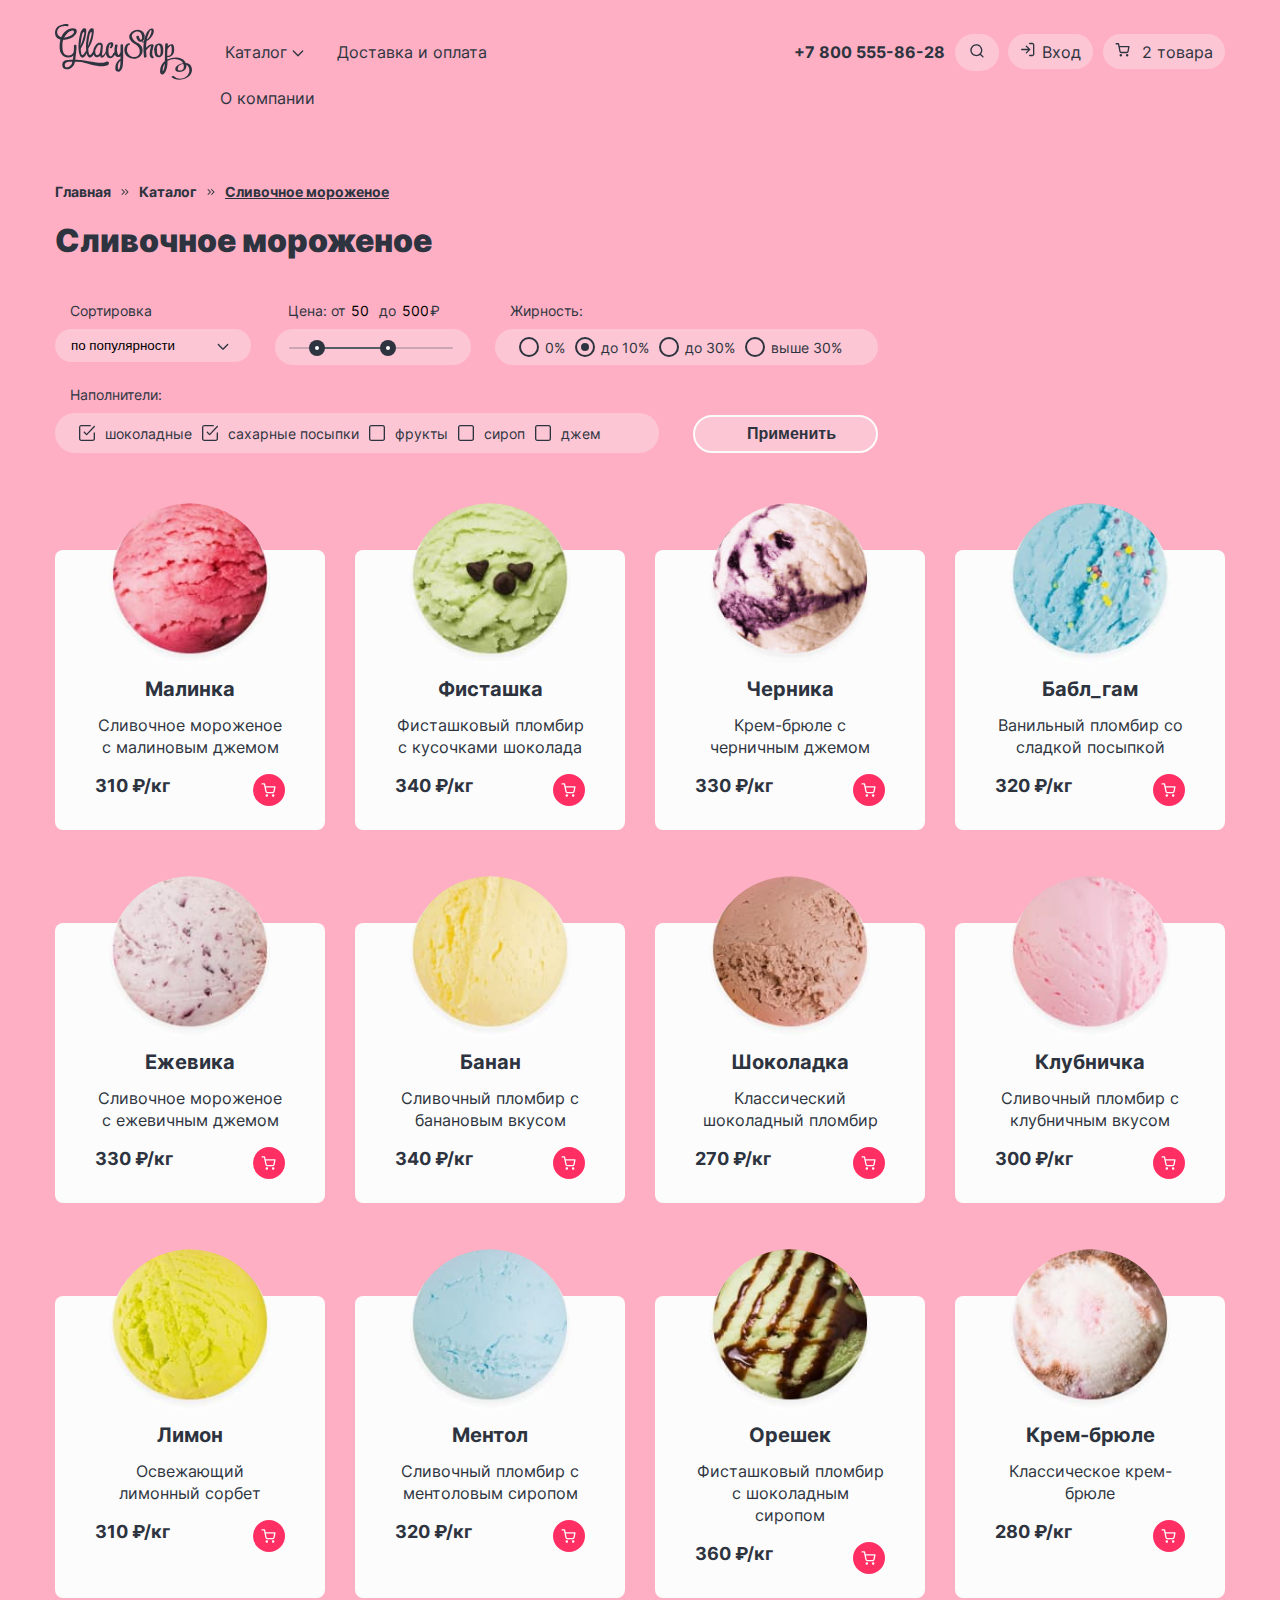
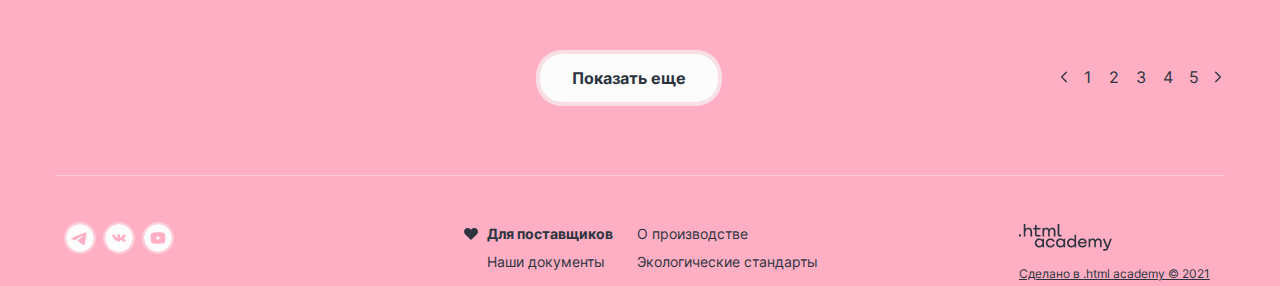
==== commit 4694a2df: "333" ====
--- a/catalog.html
+++ b/catalog.html
@@ -2,12 +2,12 @@
 <html lang="en">
 
 <head>
-    <meta charset="UTF-8">
-    <meta http-equiv="X-UA-Compatible" content="IE=edge">
-    <meta name="viewport" content="width=device-width, initial-scale=1.0">
-    <title>GLACY</title>
-    <link rel="stylesheet" href="css/style.css">
-    <link rel="shortcut icon" href="favicon.ico/favicon-32x32.png" type="image/x-icon">
+  <meta charset="UTF-8">
+  <meta http-equiv="X-UA-Compatible" content="IE=edge">
+  <meta name="viewport" content="width=device-width, initial-scale=1.0">
+  <title>GLACY</title>
+  <link rel="stylesheet" href="css/style.css">
+  <link rel="shortcut icon" href="favicon.ico/favicon-32x32.png" type="image/x-icon">
 </head>
 
 
@@ -19,530 +19,585 @@
   <div class="main__container">
     <header class="header">
       <div class="header__info">
-          <img class="logo" src="images/header/logo-shop.svg" width="137" height="56" alt="логотип магазина">
-          <nav class="navigation">
-              <ul class="navigation-list left-list">
-                  <li class="list-item catalog-pop"><a class="menu-link left" href="catalog.html">Каталог
-
-                          <svg class="catolog__arrow-down" width="12" height="10" viewBox="0 0 12 7" fill="none"
-                              xmlns="http://www.w3.org/2000/svg">
-                              <path fill-rule="evenodd" clip-rule="evenodd"
-                                  d="M1.808 1.053a.667.667 0 0 0-.943.943l4.66 4.66a.665.665 0 0 0 .955 0l4.661-4.66a.667.667 0 0 0-.942-.943L6.003 5.248 1.808 1.053Z"
-                                  fill="#2D3440" />
-                          </svg>
-                      </a>
-                      <!------------------popover НОВИНКИ------->
-                      <div class="popover popover__catalog">
-                          <div class="popover-catalog-inner">
-                              <p class="popover-catalog-title">Новинки</p>
-                              <ul class="popover-catalog-list">
-                                  <li class="popover-catalog-item"><a>Сливочное</a></li>
-                                  <li class="popover-catalog-item"><a>Щербеты</a></li>
-                                  <li class="popover-catalog-item"><a>Фруктовый лед</a></li>
-                                  <li class="popover-catalog-item"><a>Мелорин</a></li>
-                              </ul>
-                          </div>
-                      </div>
-                      <!------------------------------------------------>
-                  </li>
-
-
-
-
-
-                  <li class="list-item"><a class="menu-link left" href="#">Доставка и оплата</a></li>
-                  <li class="list-item"><a class="menu-link left" href="#index.html">О компании</a></li>
-                  
+        <img class="logo" src="images/header/logo-shop.svg" width="137" height="56" alt="логотип магазина">
+        <nav class="navigation">
+          <ul class="navigation-list left-list">
+            <li class="list-item catalog-pop">
+              <a class="menu-link left" href="catalog.html">Каталог
+
+                <svg class="catolog__arrow-down" width="12" height="10" viewBox="0 0 12 7" fill="none"
+                  xmlns="http://www.w3.org/2000/svg">
+                  <path fill-rule="evenodd" clip-rule="evenodd"
+                    d="M1.808 1.053a.667.667 0 0 0-.943.943l4.66 4.66a.665.665 0 0 0 .955 0l4.661-4.66a.667.667 0 0 0-.942-.943L6.003 5.248 1.808 1.053Z"
+                    fill="#2D3440" />
+                </svg>
+              </a>
+              <!------------------popover НОВИНКИ------->
+              <div class="popover popover__catalog">
+                <div class="popover-catalog-inner">
+                  <p class="popover-catalog-title">Новинки</p>
+                  <ul class="popover-catalog-list">
+                    <li class="popover-catalog-item">
+                      <a>Сливочное</a>
+                    </li>
+                    <li class="popover-catalog-item">
+                      <a>Щербеты</a>
+                    </li>
+                    <li class="popover-catalog-item">
+                      <a>Фруктовый лед</a>
+                    </li>
+                    <li class="popover-catalog-item">
+                      <a>Мелорин</a>
+                    </li>
+                  </ul>
+                </div>
+              </div>
+              <!------------------------------------------------>
+            </li>
+
+
+
+
+
+            <li class="list-item"><a class="menu-link left" href="#">Доставка и оплата</a></li>
+            <li class="list-item"><a class="menu-link left" href="#index.html">О компании</a></li>
+
+          </ul>
+        </nav>
+      </div>
+
+      <ul class="navigation-list right-list">
+        <li class="list-item">
+          <a class="link-phone" href="tel:+78005558628">+7 800 555-86-28</a>
+        </li>
+
+        <li class="list-item">
+          <a class="menu-link" href="#">
+            <svg class="navigation-icon  search-logo" aria-hidden="true" focusable="false" width="16" height="17"
+              viewBox="0 0 16 17" fill="currentColor" xmlns="http://www.w3.org/2000/svg">
+              <path fill-rule="evenodd" clip-rule="evenodd"
+                d="M2.663 8.188a4.667 4.667 0 1 1 8.028 3.237.67.67 0 0 0-.123.124 4.667 4.667 0 0 1-7.904-3.361Zm8.412 4.688a6 6 0 1 1 .943-.943l2.45 2.45a.667.667 0 1 1-.943.943l-2.45-2.45Z"
+                fill="#2D3440" />
+            </svg>
+            <p class="visually-hidden">Поиск</p>
+          </a>
+
+          <!------------------popover search-------->
+          <div class="popover popover__search">
+
+            <form class="search-form" action="https://echo.htmlacademy.ru/" method="get">
+
+              <label class="visually-hidden" for="search">Поиск</label>
+              <input class="search-form-field field" type="search" id="search" placeholder="Поиск сайту">
+
+            </form>
+          </div>
+
+          <!---------------------------------------------------->
+        </li>
+
+
+        <li class="list-item">
+          <a class="menu-link" href="#">
+            <svg class="navigation-icon" aria-hidden="true" focusable="false" width="16" height="17" viewBox="0 0 16 17"
+              fill="currentColor" xmlns="http://www.w3.org/2000/svg">
+              <path fill-rule="evenodd" clip-rule="evenodd"
+                d="M9 2.52461C9 2.15642 9.29848 1.85794 9.66667 1.85794H12.3333C12.8638 1.85794 13.3725 2.06865 13.7475 2.44373C14.1226 2.8188 14.3333 3.32751 14.3333 3.85794V13.1913C14.3333 13.7217 14.1226 14.2304 13.7475 14.6055C13.3725 14.9806 12.8638 15.1913 12.3333 15.1913H9.66667C9.29848 15.1913 9 14.8928 9 14.5246C9 14.1564 9.29848 13.8579 9.66667 13.8579H12.3333C12.5101 13.8579 12.6797 13.7877 12.8047 13.6627C12.9298 13.5377 13 13.3681 13 13.1913V3.85794C13 3.68113 12.9298 3.51156 12.8047 3.38654C12.6797 3.26151 12.5101 3.19127 12.3333 3.19127H9.66667C9.29848 3.19127 9 2.8928 9 2.52461ZM5.86189 4.71987C6.12224 4.45952 6.54435 4.45952 6.8047 4.71987L10.1338 8.04897C10.1509 8.06579 10.1671 8.08353 10.1824 8.1021C10.2142 8.1409 10.2411 8.18246 10.2628 8.22589C10.3079 8.31575 10.3333 8.41721 10.3333 8.52461C10.3333 8.63323 10.3074 8.73579 10.2613 8.8264C10.241 8.86635 10.2164 8.90469 10.1876 8.94072C10.1708 8.96172 10.1527 8.98169 10.1335 9.0005L6.8047 12.3293C6.54435 12.5897 6.12224 12.5897 5.86189 12.3293C5.60154 12.069 5.60154 11.6469 5.86189 11.3865L8.05715 9.19127H1.66667C1.29848 9.19127 1 8.8928 1 8.52461C1 8.15642 1.29848 7.85794 1.66667 7.85794H8.05715L5.86189 5.66268C5.60154 5.40233 5.60154 4.98022 5.86189 4.71987Z"
+                fill="#2D3440" />
+            </svg>Вход</a>
+          <!------------------popover catalog-------------------------------------------->
+          <div class="popover popover__login">
+            <div class="popover-login-inner">
+              <p class="popover-login-title">Личный кабинет</p>
+
+
+              <form class="input-form" action="https://echo.htmlacademy.ru/" method="post">
+                <p class="field-group">
+                  <label class="visually-hidden" for="login">Логин</label>
+                  <input class="input-form-field field" type="text" id="login" name="login"
+                    placeholder="email@example.com">
+                </p>
+                <p class="field-group">
+                  <label class="visually-hidden" for="password">Пароль</label>
+                  <input class="input-form-field field" type="password" id="password" name="password"
+                    placeholder="••••••••">
+                </p>
+
+                <div class="login-auth-inner">
+                  <p class="field-group form-user-options">
+                    <label class="auth-form-checkbox control">
+                      <input class="visually-hidden control-input" type="checkbox" name="firm-storе">
+                      <span class="control-mark"></span>
+                      <span class="control-label">Запомнить меня</span>
+                    </label>
+                  </p>
+                  <div class="login-author-links">
+                    <a class="login-form-recovery" href="#">Забыли пароль?</a>
+                    <a class="auth-form-register" href="#">Регистрация</a>
+                  </div>
+
+                </div>
+                <button class="button-rose login-form-button" type="submit">Войти</button>
+
+              </form>
+            </div>
+          </div>
+          <!--------------------------------------------------------------------->
+        </li>
+
+
+
+
+
+        <li class="list-item">
+          <a class="menu-link" href="#">
+            <svg class="navigation-icon" aria-hidden="true" focusable="false" width="16" height="17" viewBox="0 0 16 17"
+              fill="currentColor" xmlns="http://www.w3.org/2000/svg">
+              <path fill-rule="evenodd" clip-rule="evenodd"
+                d="M1.167 2.108a.667.667 0 0 0 0 1.333h1.77l.468 2.336a.664.664 0 0 0 .011.053l.967 4.833a1.826 1.826 0 0 0 1.819 1.47h5.62a1.826 1.826 0 0 0 1.819-1.47l.001-.005.927-4.861a.667.667 0 0 0-.655-.792H4.611l-.473-2.361a.667.667 0 0 0-.654-.536H1.167Zm4.524 8.294-.813-4.064h8.23l-.775 4.067a.493.493 0 0 1-.492.395H6.183a.492.492 0 0 1-.492-.397Zm-1.134 3.961a1.246 1.246 0 1 1 2.492 0 1.246 1.246 0 0 1-2.492 0Zm6.374 0a1.246 1.246 0 1 1 2.491 0 1.246 1.246 0 0 1-2.491 0Z" />
+            </svg>
+            <p class="visually-hidden">Корзина</p>2 товара
+          </a>
+
+
+          <!------------------popover КОРЗИНА----------------->
+          <div class="popover popover__cart">
+
+            <div class="popover__content">
+              <h4 class="popover__title">Корзина</h4>
+
+
+
+              <ul class="cart-item-list">
+                <li class="cart-item">
+                  <img class="cart-img" src="images/cart/raspberry-small.png" alt="мини-картинка с мороженым" width="46"
+                    height="46">
+                  <p class="cart-item-title">Малинка</p>
+
+                  <p class="cart-details">1 кг &times; 310₽ </p>
+                  <p class="cart-price">310 ₽</p>
+                  <button class="cart-close-button">
+                    <svg width="16" height="16" viewBox="0 0 16 16" fill="currentColor"
+                      xmlns="http://www.w3.org/2000/svg">
+                      <path fill-rule="evenodd" clip-rule="evenodd"
+                        d="M12.803 4.138a.667.667 0 1 0-.943-.943L8 7.056l-3.862-3.86a.667.667 0 1 0-.943.942L7.056 8l-3.86 3.861a.667.667 0 1 0 .942.943L8 8.942l3.861 3.861a.667.667 0 1 0 .943-.943L8.942 8l3.861-3.862Z"
+                        fill="#2D3440" />
+                    </svg>
+                    <span class="visually-hidden">Удалить из корзины</span>
+                  </button>
+                </li>
+
+                <li class="cart-item">
+                  <img class="cart-img" src="images/cart/buble-gym-small.png" alt="мини-картинка с мороженым" width="46"
+                    height="46">
+                  <p class="cart-item-title">Бабл-гам</p>
+                  <p class="cart-details">1,5 кг &times; 320 ₽ </p>
+                  <p class="cart-price">480 ₽</p>
+                  <button class="cart-close-button">
+                    <svg width="16" height="16" viewBox="0 0 16 16" fill="currentColor"
+                      xmlns="http://www.w3.org/2000/svg">
+                      <path fill-rule="evenodd" clip-rule="evenodd"
+                        d="M12.803 4.138a.667.667 0 1 0-.943-.943L8 7.056l-3.862-3.86a.667.667 0 1 0-.943.942L7.056 8l-3.86 3.861a.667.667 0 1 0 .942.943L8 8.942l3.861 3.861a.667.667 0 1 0 .943-.943L8.942 8l3.861-3.862Z"
+                        fill="#2D3440" />
+                    </svg>
+                    <span class="visually-hidden">Удалить из корзины</span>
+                  </button>
+                </li>
               </ul>
-          </nav>
+
+              <div class="popover-sum">
+                <button class="button-rose cart-item-button">Оформить заказ</button>
+                <p class="cart-sum">Итого: 790 ₽</p>
+              </div>
+            </div>
+          </div>
+        </li>
+      </ul>
+
+
+
+    </header>
+
+
+
+
+    <main class="main">
+      <h1 class="visually-hidden">Глейси - магазин мороженого</h1>
+
+
+
+
+      <div class="main__inner">
+        <ul class="breadcrumbs">
+          <li class="breadcrumbs-item">
+            <a href="index.html" class="breadcrumbs-link">Главная</a>
+          </li>
+          <li class="breadcrumbs-item">
+            <a class="breadcrumbs-link">Каталог</a>
+          </li>
+          <li class="breadcrumbs-item">
+            <a class="breadcrumbs-link">Сливочное мороженое</a>
+          </li>
+        </ul>
+
+        <h2 class="catalog-title">Сливочное мороженое</h2>
       </div>
 
-      <ul class="navigation-list right-list">
-          <li class="list-item">
-              <a class="link-phone" href="tel:+78005558628">+7 800 555-86-28</a>
-          </li>
-
-          <li class="list-item">
-              <a class="menu-link" href="#">
-                  <svg class="navigation-icon  search-logo" aria-hidden="true" focusable="false" width="16"
-                      height="17" viewBox="0 0 16 17" fill="currentColor" xmlns="http://www.w3.org/2000/svg">
-                      <path fill-rule="evenodd" clip-rule="evenodd"
-                          d="M2.663 8.188a4.667 4.667 0 1 1 8.028 3.237.67.67 0 0 0-.123.124 4.667 4.667 0 0 1-7.904-3.361Zm8.412 4.688a6 6 0 1 1 .943-.943l2.45 2.45a.667.667 0 1 1-.943.943l-2.45-2.45Z"
-                          fill="#2D3440" />
-                  </svg>
-                  <p class="visually-hidden">Поиск</p>
+
+      <section class="catalog">
+        <h2 class="visually-hidden">Все виды мороженого с фильтрами</h2>
+        <div class="sorting__inner">
+
+          <!----сортировка-->
+          <form class="catalog__filter" action="http://echo.htmlacademy.ru/" method="get">
+            <fieldset class="catalog__filter-group">
+              <legend class="catalog__filter-title">Сортировка</legend>
+              <select class="catalog__select" aria-label="Сортировка">
+
+                <option value="popular">по популярности</option>
+                <option value="price-min">по цене min</option>
+                <option value="price-max">по цене max</option>
+              </select>
+            </fieldset>
+            <!----Цена------------------------->
+            <fieldset class="catalog__filter-group filter-price">
+              <legend class="catalog__filter-title"></legend>
+              <div class="range-wrapper-inputs">
+                <label class="catalog-filter-label">
+                  Цена: от <input class="range-input" type="number" value="50" name="min-price">
+                </label>
+
+                <label class="catalog-filter-label">до <input class="range-input" type="number" value="500"
+                    name="max-price">₽
+                </label>
+              </div>
+
+
+
+              <div class="range">
+                <div class="range-scale">
+                  <div class="range-bar" style="left:40px; width:70px">
+                    <div class="range-bar-line"></div>
+                    <button class="range-toggle toggle-min" type="button">
+
+                      <svg class="circle-core" width="4" height="4" viewBox="0 0 4 4" fill="none">
+                        <circle cx="2" cy="2" r="2" />
+                      </svg>
+                      <span class="visually-hidden">кнопка перключения минимальной цены</span>
+                    </button>
+                    <button class="range-toggle toggle-max" type="button">
+
+                      <svg class="circle-core" width="4" height="4" viewBox="0 0 4 4" fill="none">
+                        <circle cx="2" cy="2" r="2" />
+                      </svg>
+                      <span class="visually-hidden">кнопка перключения максимальной цены</span>
+                    </button>
+                  </div>
+                </div>
+
+              </div>
+            </fieldset>
+            <!----Радиокнопки----------->
+            <fieldset class="catalog__filter-group fat">
+              <legend class="catalog__filter-title">Жирность:</legend>
+
+              <ul class="catalog__filter-list filter-fat">
+                <li class="catalog__filter-item">
+                  <label class="control">
+                    <input class="visually-hidden control-input" name="fat" type="radio">
+                    <span class="control-mark"></span>
+                    <span class="control-label">0%</span>
+                  </label>
+                </li>
+
+                <li class="catalog__filter-item">
+                  <label class="control">
+                    <input class="visually-hidden control-input" name="fat" type="radio" checked>
+                    <span class="control-mark"></span>
+                    <span class="control-label">до 10%</span>
+                  </label>
+                </li>
+
+                <li class="catalog__filter-item">
+                  <label class="control">
+                    <input class="visually-hidden control-input" name="fat" type="radio">
+                    <span class="control-mark"></span>
+                    <span class="control-label">до 30%</span>
+                  </label>
+                </li>
+
+                <li class="catalog__filter-item">
+                  <label class="control">
+                    <input class="visually-hidden control-input" name="fat" type="radio">
+                    <span class="control-mark"></span>
+                    <span class="control-label">выше 30%</span>
+                  </label>
+                </li>
+
+
+
+
+
+
+              </ul>
+            </fieldset>
+
+
+
+            <!----Квадратные кнопки---------->
+            <fieldset class="catalog__filter-group">
+              <legend class="catalog__filter-title">Наполнители:</legend>
+
+
+              <ul class="catalog__filter-list filter-filling">
+                <li class="catalog__filter-item">
+                  <label class="control">
+                    <input class="visually-hidden control-input" type="checkbox" name="chokolad" checked>
+                    <span class="control-mark check-box"></span>
+                    <span class="control-label">шоколадные</span>
+                  </label>
+                </li>
+                <li class="catalog__filter-item">
+                  <label class=" control">
+                    <input class="visually-hidden control-input" type="checkbox" name="sugar" checked>
+                    <span class="control-mark check-box"></span>
+                    <span class="control-label">сахарные посыпки</span>
+                  </label>
+                </li>
+
+                <li class="catalog__filter-item">
+                  <label class=" control">
+                    <input class="visually-hidden control-input" type="checkbox" name="fruits">
+
+                    <span class="control-mark check-box"></span>
+                    <span class="control-label">фрукты</span>
+                  </label>
+                </li>
+
+                <li class="catalog__filter-item">
+                  <label class=" control">
+                    <input class="visually-hidden control-input" type="checkbox" name="syrup">
+                    <span class="control-mark check-box"></span>
+                    <span class="control-label">сироп</span>
+                  </label>
+                </li>
+
+                <li class="catalog__filter-item">
+                  <label class=" control">
+                    <input class="visually-hidden control-input" type="checkbox" name="jam">
+
+                    <span class="control-mark check-box"></span>
+                    <span class="control-label">джем</span>
+                  </label>
+                </li>
+
+
+              </ul>
+            </fieldset>
+            <!----кнопка-->
+
+            <button class="button-white catalog-filter-button" type="submit">Применить</button>
+          </form>
+
+
+
+        </div>
+      </section>
+
+      <section class="cards-product">
+        <div class="card-product">
+
+
+          <ul class="cards__list">
+            <li class="cards__list-item"><img class="cards__img" src="images/content/bestseller1.jpg" width="168"
+                height="168" alt="Вкус Малина">
+              <h4>Малинка</h4>
+              <p class="cards__info">Сливочное мороженое с малиновым джемом</p>
+              <div class="cards__price-inner"><b class="price">310 ₽/кг</b>
+                <button class="busket"></button>
+              </div>
+            </li>
+
+
+            <li class="cards__list-item"><img class="cards__img" src="images/content/bestseller2.jpg" width="168"
+                height="168" alt="Вкус фисташка">
+              <h4>Фисташка</h4>
+              <p class="cards__info">Фисташковый пломбир с кусочками шоколада</p>
+              <div class="cards__price-inner"><b class="price">340 ₽/кг</b>
+                <button class="busket"></button>
+              </div>
+            </li>
+            <li class="cards__list-item"><img class="cards__img" src="images/content/bestseller3.jpg" width="168"
+                height="168" alt="Вкус черника">
+              <h4>Черника</h4>
+              <p class="cards__info">Крем-брюле с черничным джемом</p>
+              <div class="cards__price-inner"><b class="price">330 ₽/кг</b>
+                <button class="busket"></button>
+              </div>
+            </li>
+            <li class="cards__list-item"><img class="cards__img" src="images/content/bestseller4.jpg" width="168"
+                height="168" alt="Вкус Жвачки">
+              <h4>Бабл_гам</h4>
+              <p class="cards__info">Ванильный пломбир со сладкой посыпкой</p>
+              <div class="cards__price-inner"><b class="price">320 ₽/кг</b>
+                <button class="busket"></button>
+              </div>
+            </li>
+            <li class="cards__list-item"><img class="cards__img" src="images/content/bestseller5.jpg" width="168"
+                height="168" alt="Вкус пломбир с ежевичным джемом">
+              <h4>Ежевика</h4>
+              <p class="cards__info">Сливочное мороженое с ежевичным джемом</p>
+              <div class="cards__price-inner"><b class="price">330 ₽/кг</b>
+                <button class="busket"></button>
+              </div>
+
+            <li class="cards__list-item"><img class="cards__img" src="images/content/bestseller6.jpg" width="168"
+                height="168" alt="Вкус пломбир банановый">
+              <h4>Банан</h4>
+              <p class="cards__info">Сливочный пломбир с банановым вкусом</p>
+              <div class="cards__price-inner"><b class="price">340 ₽/кг</b>
+                <button class="busket"></button>
+              </div>
+            <li class="cards__list-item"><img class="cards__img" src="images/content/bestseller7.jpg" width="168"
+                height="168" alt="Вкус пломбир шоколадный">
+              <h4>Шоколадка</h4>
+              <p class="cards__info">Классический шоколадный пломбир</p>
+              <div class="cards__price-inner"><b class="price">270 ₽/кг</b>
+                <button class="busket"></button>
+              </div>
+
+            </li>
+            <li class="cards__list-item"><img class="cards__img" src="images/content/bestseller8.jpg" width="168"
+                height="168" alt="Вкус пломбир клубничный">
+              <h4>Клубничка</h4>
+              <p class="cards__info">Сливочный пломбир с клубничным вкусом</p>
+              <div class="cards__price-inner"><b class="price">300 ₽/кг</b>
+                <button class="busket"></button>
+              </div>
+            <li class="cards__list-item"><img class="cards__img" src="images/content/bestseller9.jpg" width="168"
+                height="168" alt="Вкус лимонный сорбет">
+              <h4>Лимон</h4>
+              <p class="cards__info">Освежающий лимонный сорбет</p>
+              <div class="cards__price-inner"><b class="price">310 ₽/кг</b>
+                <button class="busket"></button>
+              </div>
+            <li class="cards__list-item"><img class="cards__img" src="images/content/bestseller10.jpg"
+                alt="Вкус пломбир с ментолом">
+              <h4>Ментол</h4>
+              <p class="cards__info">Сливочный пломбир с ментоловым сиропом</p>
+              <div class="cards__price-inner"><b class="price">320 ₽/кг</b>
+                <button class="busket"></button>
+              </div>
+            <li class="cards__list-item"><img class="cards__img" src="images/content/bestseller11.jpg" width="168"
+                height="168" alt="Вкус фисташковый пломбир с шоколадом">
+              <h4>Орешек</h4>
+              <p class="cards__info">Фисташковый пломбир с шоколадным сиропом</p>
+              <div class="cards__price-inner"><b class="price">360 ₽/кг</b>
+                <button class="busket"></button>
+              </div>
+            <li class="cards__list-item"><img class="cards__img" src="images/content/bestseller12.jpg" width="168"
+                height="168" alt="Вкус крем-брюле">
+              <h4>Крем-брюле</h4>
+              <p class="cards__info">Классическое крем-брюле </p>
+              <div class="cards__price-inner"><b class="price">280 ₽/кг</b>
+                <button class="busket"></button>
+              </div>
+          </ul>
+        </div>
+        <div class="next-page">
+          <a class="button-white catalog-btn" href="#">Показать еще</a>
+
+
+
+
+          <ol class="catalog__number-pagination">
+            <li>
+              <a class="catalog__arrow" href="#">
+                <svg width="16" height="16" viewBox="0 0 16 16" fill="none" xmlns="http://www.w3.org/2000/svg">
+                  <path fill-rule="evenodd" clip-rule="evenodd"
+                    d="M8.865 2.865a.665.665 0 1 1 .94.94L5.604 8.006l4.201 4.202a.665.665 0 0 1-.94.94L4.196 8.48l-.003-.002a.665.665 0 0 1 0-.94l4.672-4.672Z"
+                    fill="#2D3440" />
+                </svg>
               </a>
-
-              <!------------------popover search-------->
-              <div class="popover popover__search">
-
-                  <form class="search-form" action="https://echo.htmlacademy.ru/" method="get">
-
-                      <label class="visually-hidden" for="search">Поиск</label>
-                      <input class="search-form-field field" type="search" id="search" placeholder="Поиск сайту">
-
-                  </form>
-              </div>
-
-              <!---------------------------------------------------->
-          </li>
-
-
-          <li class="list-item">
-              <a class="menu-link" href="#">
-                  <svg class="navigation-icon" aria-hidden="true" focusable="false" width="16" height="17"
-                      viewBox="0 0 16 17" fill="currentColor" xmlns="http://www.w3.org/2000/svg">
-                      <path fill-rule="evenodd" clip-rule="evenodd"
-                          d="M9 2.52461C9 2.15642 9.29848 1.85794 9.66667 1.85794H12.3333C12.8638 1.85794 13.3725 2.06865 13.7475 2.44373C14.1226 2.8188 14.3333 3.32751 14.3333 3.85794V13.1913C14.3333 13.7217 14.1226 14.2304 13.7475 14.6055C13.3725 14.9806 12.8638 15.1913 12.3333 15.1913H9.66667C9.29848 15.1913 9 14.8928 9 14.5246C9 14.1564 9.29848 13.8579 9.66667 13.8579H12.3333C12.5101 13.8579 12.6797 13.7877 12.8047 13.6627C12.9298 13.5377 13 13.3681 13 13.1913V3.85794C13 3.68113 12.9298 3.51156 12.8047 3.38654C12.6797 3.26151 12.5101 3.19127 12.3333 3.19127H9.66667C9.29848 3.19127 9 2.8928 9 2.52461ZM5.86189 4.71987C6.12224 4.45952 6.54435 4.45952 6.8047 4.71987L10.1338 8.04897C10.1509 8.06579 10.1671 8.08353 10.1824 8.1021C10.2142 8.1409 10.2411 8.18246 10.2628 8.22589C10.3079 8.31575 10.3333 8.41721 10.3333 8.52461C10.3333 8.63323 10.3074 8.73579 10.2613 8.8264C10.241 8.86635 10.2164 8.90469 10.1876 8.94072C10.1708 8.96172 10.1527 8.98169 10.1335 9.0005L6.8047 12.3293C6.54435 12.5897 6.12224 12.5897 5.86189 12.3293C5.60154 12.069 5.60154 11.6469 5.86189 11.3865L8.05715 9.19127H1.66667C1.29848 9.19127 1 8.8928 1 8.52461C1 8.15642 1.29848 7.85794 1.66667 7.85794H8.05715L5.86189 5.66268C5.60154 5.40233 5.60154 4.98022 5.86189 4.71987Z"
-                          fill="#2D3440" />
-                  </svg>Вход</a>
-              <!------------------popover catalog-------------------------------------------->
-              <div class="popover popover__login">
-                  <div class="popover-login-inner">
-                      <p class="popover-login-title">Личный кабинет</p>
-
-
-                      <form class="input-form" action="https://echo.htmlacademy.ru/" method="post">
-                          <p class="field-group">
-                              <label class="visually-hidden" for="login">Логин</label>
-                              <input class="input-form-field field" type="text" id="login" name="login"
-                                  placeholder="email@example.com">
-                          </p>
-                          <p class="field-group">
-                              <label class="visually-hidden" for="password">Пароль</label>
-                              <input class="input-form-field field" type="password" id="password" name="password"
-                                  placeholder="••••••••">
-                          </p>
-
-                          <div class="login-auth-inner">
-                              <p class="field-group form-user-options">
-                                  <label class="auth-form-checkbox control">
-                                      <input class="visually-hidden control-input" type="checkbox"
-                                          name="firm-storе">
-                                      <span class="control-mark"></span>
-                                      <span class="control-label">Запомнить меня</span>
-                                  </label>
-                              </p>
-                              <div class="login-author-links">
-                                  <a class="login-form-recovery" href="#">Забыли пароль?</a>
-                                  <a class="auth-form-register" href="#">Регистрация</a>
-                              </div>
-
-                          </div>
-                          <button class="button-rose login-form-button" type="submit">Войти</button>
-
-                      </form>
-                  </div>
-              </div>
-              <!--------------------------------------------------------------------->
-          </li>
-
-
-
-
-
-          <li class="list-item">
-              <a class="menu-link" href="#">
-                  <svg class="navigation-icon" aria-hidden="true" focusable="false" width="16" height="17"
-                      viewBox="0 0 16 17" fill="currentColor" xmlns="http://www.w3.org/2000/svg">
-                      <path fill-rule="evenodd" clip-rule="evenodd"
-                          d="M1.167 2.108a.667.667 0 0 0 0 1.333h1.77l.468 2.336a.664.664 0 0 0 .011.053l.967 4.833a1.826 1.826 0 0 0 1.819 1.47h5.62a1.826 1.826 0 0 0 1.819-1.47l.001-.005.927-4.861a.667.667 0 0 0-.655-.792H4.611l-.473-2.361a.667.667 0 0 0-.654-.536H1.167Zm4.524 8.294-.813-4.064h8.23l-.775 4.067a.493.493 0 0 1-.492.395H6.183a.492.492 0 0 1-.492-.397Zm-1.134 3.961a1.246 1.246 0 1 1 2.492 0 1.246 1.246 0 0 1-2.492 0Zm6.374 0a1.246 1.246 0 1 1 2.491 0 1.246 1.246 0 0 1-2.491 0Z" />
-                  </svg>
-                  <p class="visually-hidden">Корзина</p>2 товара
+            </li>
+            <li class="catalog__number-pagination-item">
+              <a class="catalog-page disabled" href="#">1</a>
+            </li>
+            <li class="catalog__number-pagination-item">
+              <a class="catalog-page" href="#">2</a>
+            </li>
+            <li class="catalog__number-pagination-item">
+              <a class="catalog-page" href="#">3</a>
+            </li>
+            <li class="catalog__number-pagination-item">
+              <a class="catalog-page" href="#">4</a>
+            </li>
+            <li class="catalog__number-pagination-item">
+              <a class="catalog-page" href="#">5</a>
+            </li>
+            <li>
+              <a class="catalog__arrow" href="#">
+                <svg width="16" height="16" viewBox="0 0 16 16" fill="none" xmlns="http://www.w3.org/2000/svg">
+                  <path fill-rule="evenodd" clip-rule="evenodd"
+                    d="M7.135 2.865a.665.665 0 1 0-.94.94l4.201 4.201-4.201 4.202a.665.665 0 0 0 .94.94l4.669-4.669.003-.002a.664.664 0 0 0 0-.94L7.135 2.864Z"
+                    fill="#2D3440" />
+                </svg>
               </a>
-
-
-              <!------------------popover КОРЗИНА----------------->
-              <div class="popover popover__cart">
-                 
-                  <div class="popover__content">
-                      <h4 class="popover__title">Корзина</h4>
-
-
-
-                      <ul class="cart-item-list">
-                          <li class="cart-item">
-                              <img class="cart-img" src="images/cart/raspberry-small.png" alt="мини-картинка с мороженым" width="46"
-                                  height="46">
-                              <p class="cart-item-title">Малинка</p>
-                              
-                              <p class="cart-details">1 кг &times; 310₽ </p>
-                              <p class="cart-price">310 ₽</p>
-                              <button class="cart-close-button">
-                                  <svg width="16" height="16" viewBox="0 0 16 16" fill="currentColor"
-                                      xmlns="http://www.w3.org/2000/svg">
-                                      <path fill-rule="evenodd" clip-rule="evenodd"
-                                          d="M12.803 4.138a.667.667 0 1 0-.943-.943L8 7.056l-3.862-3.86a.667.667 0 1 0-.943.942L7.056 8l-3.86 3.861a.667.667 0 1 0 .942.943L8 8.942l3.861 3.861a.667.667 0 1 0 .943-.943L8.942 8l3.861-3.862Z"
-                                          fill="#2D3440" />
-                                  </svg>
-                                  <span class="visually-hidden">Удалить из корзины</span>
-                              </button>
-                          </li>
-
-                          <li class="cart-item">
-                              <img class="cart-img" src="images/cart/buble-gym-small.png" alt="мини-картинка с мороженым" width="46"
-                                  height="46">
-                              <p class="cart-item-title">Бабл-гам</p>
-                              <p class="cart-details">1,5 кг &times; 320 ₽ </p>
-                              <p class="cart-price">480 ₽</p>
-                              <button class="cart-close-button">
-                                  <svg width="16" height="16" viewBox="0 0 16 16" fill="currentColor"
-                                      xmlns="http://www.w3.org/2000/svg">
-                                      <path fill-rule="evenodd" clip-rule="evenodd"
-                                          d="M12.803 4.138a.667.667 0 1 0-.943-.943L8 7.056l-3.862-3.86a.667.667 0 1 0-.943.942L7.056 8l-3.86 3.861a.667.667 0 1 0 .942.943L8 8.942l3.861 3.861a.667.667 0 1 0 .943-.943L8.942 8l3.861-3.862Z"
-                                          fill="#2D3440" />
-                                  </svg>
-                                  <span class="visually-hidden">Удалить из корзины</span>
-                              </button>
-                          </li>
-                      </ul>
-                      <div class="popover-sum">
-                          <button class="button-rose cart-item-button">Оформить заказ</button>
-                          <p class="cart-sum">Итого: 790 ₽</p>
-                      </div>
-                  </div>
-              </div>
-          </li>
+            </li>
+          </ol>
+
+
+
+        </div>
+      </section>
+
+    </main>
+
+
+    <footer class="footer">
+
+
+      <ul class="social-links">
+        <li class="social-link">
+          <a href="https://t.me/htmlacademy">
+            <img src="images/social-links/telegram.svg" width="24" height="24" alt="телеграмм">
+          </a>
+        </li>
+        <li class="social-link">
+          <a href="https://vk.com/htmlacademy">
+            <img src="images/social-links/vk.svg" width="24" height="24" alt="вконтакте">
+          </a>
+        </li>
+        <li class="social-link">
+          <a href="https://www.youtube.com/user/htmlacademyru">
+            <img src="images/social-links/youtube.svg" width="24" height="24" alt="ютьюб">
+          </a>
+        </li>
       </ul>
 
 
 
-  </header>
-
-
-
-
-  <main class="main">
-    <h1 class="visually-hidden">Глейси - магазин мороженого</h1>
-
-
-
-
-    <div class="main__inner">
-      <ul class="breadcrumbs">
-        <li class="breadcrumbs-item">
-          <a href="index.html" class="breadcrumbs-link">Главная</a>
-        </li>
-        <li class="breadcrumbs-item">
-          <a class="breadcrumbs-link">Каталог</a>
-        </li>
-        <li class="breadcrumbs-item">
-          <a class="breadcrumbs-link">Сливочное мороженое</a>
+      <ul class="footer__info">
+        <li class="footer-link">
+          <a class="for-opt" href="#"><b>Для поставщиков</b></a>
+        </li>
+        <li class="footer-link">
+          <a href="#">О производстве</a>
+        </li>
+        <li class="footer-link">
+          <a href="#"> Наши документы</a>
+        </li>
+        <li class="footer-link">
+          <a href="#">Экологические стандарты</a>
         </li>
       </ul>
 
-      <h2 class="catalog-title">Сливочное мороженое</h2>
-    </div>
-
-
-    <section class="catalog">
-      <h2 class="visually-hidden">Все виды мороженого с фильтрами</h2>
-      <div class="sorting__inner">
-
-        <!----сортировка-->
-        <form class="catalog__filter" action="http://echo.htmlacademy.ru/" method="get">
-          <fieldset class="catalog__filter-group">
-            <legend class="catalog__filter-title">Сортировка</legend>
-            <select class="catalog__select" aria-label="Сортировка">
-
-              <option value="popular">по популярности</option>
-              <option value="price-min">по цене min</option>
-              <option value="price-max">по цене max</option>
-            </select>
-          </fieldset>
-          <!----Цена------------------------->
-          <fieldset class="catalog__filter-group filter-price">
-            <legend class="catalog__filter-title"></legend>
-            <div class="range-wrapper-inputs">
-              <label class="catalog-filter-label">
-                Цена: от <input class="range-input" type="number" value="50" name="min-price">₽
-              </label>
-
-              <label class="catalog-filter-label">
-                до <input class="range-input" type="number" value="500" name="max-price">₽
-              </label>
-            </div>
-
-
-
-            <div class="range">
-              <div class="range-scale">
-                <div class="range-bar" style="left:40px; width:70px">
-                  <div class="range-bar-line"></div>
-                  <button class="range-toggle toggle-min" type="button"></button>
-                  <button class="range-toggle toggle-max" type="button"></button>
-                </div>
-              </div>
-
-            </div>
-          </fieldset>
-          <!----Радиокнопки----------->
-          <fieldset class="catalog__filter-group fat">
-            <legend class="catalog__filter-title">Жирность:</legend>
-
-            <ul class="catalog__filter-list filter-fat">
-              <li class="catalog__filter-item">
-                <label class="control">
-                  <input class="visually-hidden control-input" name="fat" type="radio">
-                  <span class="control-mark"></span>
-                  <span class="control-label">0%</span>
-                </label>
-              </li>
-
-              <li class="catalog__filter-item">
-                <label class="control">
-                  <input class="visually-hidden control-input" name="fat" type="radio" checked>
-                  <span class="control-mark"></span>
-                  <span class="control-label">до 10%</span>
-                </label>
-              </li>
-
-              <li class="catalog__filter-item">
-                <label class="control">
-                  <input class="visually-hidden control-input" name="fat" type="radio">
-                  <span class="control-mark"></span>
-                  <span class="control-label">до 30%</span>
-                </label>
-              </li>
-
-              <li class="catalog__filter-item">
-                <label class="control">
-                  <input class="visually-hidden control-input" name="fat" type="radio">
-                  <span class="control-mark"></span>
-                  <span class="control-label">выше 30%</span>
-                </label>
-              </li>
-            </ul>
-          </fieldset>
-
-
-
-          <!----Квадратные кнопки---------->
-          <fieldset class="catalog__filter-group">
-            <legend class="catalog__filter-title">Наполнители:</legend>
-
-
-            <ul class="catalog__filter-list filter-filling">
-              <li class="catalog__filter-item">
-                <label class="control">
-                  <input class="visually-hidden control-input" type="checkbox" name="chokolad" checked>
-                  <span class="control-mark check-box"></span>
-                  <span class="control-label">шоколадные</span>
-                </label>
-              </li>
-              <li class="catalog__filter-item">
-                <label class=" control">
-                  <input class="visually-hidden control-input" type="checkbox" name="sugar" checked>
-                  <span class="control-mark check-box"></span>
-                  <span class="control-label">сахарные посыпки</span>
-                </label>
-              </li>
-
-              <li class="catalog__filter-item">
-                <label class=" control">
-                  <input class="visually-hidden control-input" type="checkbox" name="fruits">
-
-                  <span class="control-mark check-box"></span>
-                  <span class="control-label">фрукты</span>
-                </label>
-              </li>
-
-              <li class="catalog__filter-item">
-                <label class=" control">
-                  <input class="visually-hidden control-input" type="checkbox" name="syrup">
-                  <span class="control-mark check-box"></span>
-                  <span class="control-label">сироп</span>
-                </label>
-              </li>
-
-              <li class="catalog__filter-item">
-                <label class=" control">
-                  <input class="visually-hidden control-input" type="checkbox" name="jam">
-
-                  <span class="control-mark check-box"></span>
-                  <span class="control-label">джем</span>
-                </label>
-              </li>
-
-            </ul>
-          </fieldset>
-          <!----кнопка-->
-
-          <button class="button-white catalog-filter-button" type="submit">Применить</button>
-        </form>
-
-
-
+
+      <div class="footer__copyright">
+        <img class="academy-logo" src="images/logo_htmlacademy.png" alt="логотип компании">
+        <a class="academy-link" href="https://htmlacademy.ru">Сделано в .html academy © 2021</a>
       </div>
-    </section>
-
-    <section class="cards-product">
-      <div class="card-product">
-
-
-        <ul class="cards__list">
-          <li class="cards__list-item"><img class="cards__img" src="images/content/bestseller1.jpg" width="168"
-              height="168" alt="Вкус Малина">
-            <h4>Малинка</h4>
-            <p class="cards__info">Сливочное мороженое с малиновым джемом</p>
-            <div class="cards__price-inner"><b class="price">310 ₽/кг</b>
-              <button class="busket"></button>
-            </div>
-          </li>
-
-
-          <li class="cards__list-item"><img class="cards__img" src="images/content/bestseller2.jpg" width="168"
-              height="168" alt="Вкус фисташка">
-            <h4>Фисташка</h4>
-            <p class="cards__info">Фисташковый пломбир с кусочками шоколада</p>
-            <div class="cards__price-inner"><b class="price">340 ₽/кг</b>
-              <button class="busket"></button>
-            </div>
-          </li>
-          <li class="cards__list-item"><img class="cards__img" src="images/content/bestseller3.jpg" width="168"
-              height="168" alt="Вкус черника">
-            <h4>Черника</h4>
-            <p class="cards__info">Крем-брюле с черничным джемом</p>
-            <div class="cards__price-inner"><b class="price">330 ₽/кг</b>
-              <button class="busket"></button>
-            </div>
-          </li>
-          <li class="cards__list-item"><img class="cards__img" src="images/content/bestseller4.jpg" width="168"
-              height="168" alt="Вкус Жвачки">
-            <h4>Бабл_гам</h4>
-            <p class="cards__info">Ванильный пломбир со сладкой посыпкой</p>
-            <div class="cards__price-inner"><b class="price">320 ₽/кг</b>
-              <button class="busket"></button>
-            </div>
-          </li>
-          <li class="cards__list-item"><img class="cards__img" src="images/content/bestseller5.jpg" width="168"
-              height="168" alt="Вкус пломбир с ежевичным джемом">
-            <h4>Ежевика</h4>
-            <p class="cards__info">Сливочное мороженое с ежевичным джемом</p>
-            <div class="cards__price-inner"><b class="price">330 ₽/кг</b>
-              <button class="busket"></button>
-            </div>
-
-          <li class="cards__list-item"><img class="cards__img" src="images/content/bestseller6.jpg" width="168"
-              height="168" alt="Вкус пломбир банановый">
-            <h4>Банан</h4>
-            <p class="cards__info">Сливочный пломбир с банановым вкусом</p>
-            <div class="cards__price-inner"><b class="price">340 ₽/кг</b>
-              <button class="busket"></button>
-            </div>
-          <li class="cards__list-item"><img class="cards__img" src="images/content/bestseller7.jpg" width="168"
-              height="168" alt="Вкус пломбир шоколадный">
-            <h4>Шоколадка</h4>
-            <p class="cards__info">Классический шоколадный пломбир</p>
-            <div class="cards__price-inner"><b class="price">270 ₽/кг</b>
-              <button class="busket"></button>
-            </div>
-
-          </li>
-          <li class="cards__list-item"><img class="cards__img" src="images/content/bestseller8.jpg" width="168"
-              height="168" alt="Вкус пломбир клубничный">
-            <h4>Клубничка</h4>
-            <p class="cards__info">Сливочный пломбир с клубничным вкусом</p>
-            <div class="cards__price-inner"><b class="price">300 ₽/кг</b>
-              <button class="busket"></button>
-            </div>
-          <li class="cards__list-item"><img class="cards__img" src="images/content/bestseller9.jpg" width="168"
-              height="168" alt="Вкус лимонный сорбет">
-            <h4>Лимон</h4>
-            <p class="cards__info">Освежающий лимонный сорбет</p>
-            <div class="cards__price-inner"><b class="price">310 ₽/кг</b>
-              <button class="busket"></button>
-            </div>
-          <li class="cards__list-item"><img class="cards__img" src="images/content/bestseller10.jpg"
-              alt="Вкус пломбир с ментолом">
-            <h4>Ментол</h4>
-            <p class="cards__info">Сливочный пломбир с ментоловым сиропом</p>
-            <div class="cards__price-inner"><b class="price">320 ₽/кг</b>
-              <button class="busket"></button>
-            </div>
-          <li class="cards__list-item"><img class="cards__img" src="images/content/bestseller11.jpg" width="168"
-              height="168" alt="Вкус фисташковый пломбир с шоколадом">
-            <h4>Орешек</h4>
-            <p class="cards__info">Фисташковый пломбир с шоколадным сиропом</p>
-            <div class="cards__price-inner"><b class="price">360 ₽/кг</b>
-              <button class="busket"></button>
-            </div>
-          <li class="cards__list-item"><img class="cards__img" src="images/content/bestseller12.jpg" width="168"
-              height="168" alt="Вкус крем-брюле">
-            <h4>Крем-брюле</h4>
-            <p class="cards__info">Классическое крем-брюле </p>
-            <div class="cards__price-inner"><b class="price">280 ₽/кг</b>
-              <button class="busket"></button>
-            </div>
-        </ul>
-      </div>
-      <div class="next-page">
-        <a class="button-white catalog-btn" href="#">Показать еще</a>
-
-
-
-
-        <ol class="catalog__number-pagination">
-          <li><a class="catalog__arrow" href="#"><svg  width="16" height="16" viewBox="0 0 16 16" fill="none"
-                xmlns="http://www.w3.org/2000/svg">
-                <path fill-rule="evenodd" clip-rule="evenodd"
-                  d="M8.865 2.865a.665.665 0 1 1 .94.94L5.604 8.006l4.201 4.202a.665.665 0 0 1-.94.94L4.196 8.48l-.003-.002a.665.665 0 0 1 0-.94l4.672-4.672Z"
-                  fill="#2D3440" />
-              </svg></a></li>
-          <li class="catalog__number-pagination-item"><a class="catalog-page disabled" href="#">1</a></li>
-          <li class="catalog__number-pagination-item"><a class="catalog-page" href="#">2</a></li>
-          <li class="catalog__number-pagination-item"><a class="catalog-page" href="#">3</a></li>
-          <li class="catalog__number-pagination-item"><a class="catalog-page" href="#">4</a></li>
-          <li class="catalog__number-pagination-item"><a class="catalog-page" href="#">5</a></li>
-          <li><a class="catalog__arrow" href="#"><svg  width="16" height="16" viewBox="0 0 16 16" fill="none"
-              xmlns="http://www.w3.org/2000/svg">
-              <path fill-rule="evenodd" clip-rule="evenodd"
-                d="M7.135 2.865a.665.665 0 1 0-.94.94l4.201 4.201-4.201 4.202a.665.665 0 0 0 .94.94l4.669-4.669.003-.002a.664.664 0 0 0 0-.94L7.135 2.864Z"
-                fill="#2D3440"/></svg></a>
-            </li>
-        </ol>
-
-
-
-      </div>
-    </section>
-
-  </main>
-
-
-  <footer class="footer">
-
-
-    <ul class="social-links">
-      <li class="social-link"><a href="https://t.me/htmlacademy">
-          <img src="images/social-links/telegram.svg" width="24" height="24" alt="телеграмм">
-        </a>
-      </li>
-      <li class="social-link"><a href="https://vk.com/htmlacademy">
-          <img src="images/social-links/vk.svg" width="24" height="24" alt="вконтакте">
-        </a>
-      </li>
-      <li class="social-link"> <a href="https://www.youtube.com/user/htmlacademyru">
-          <img src="images/social-links/youtube.svg" width="24" height="24" alt="ютьюб">
-        </a>
-      </li>
-    </ul>
-
-
-
-    <ul class="footer__info">
-      <li class="footer-link"><a class="for-opt" href="#"><b>Для поставщиков</b></a></li>
-      <li class="footer-link"><a href="#">О производстве</a></li>
-      <li class="footer-link"><a href="#"> Наши документы</a></li>
-      <li class="footer-link"><a href="#">Экологические стандарты</a></li>
-    </ul>
-
-
-    <div class="footer__copyright">
-      <img class="academy-logo" src="images/logo_htmlacademy.png" alt="логотип компании">
-      <a class="academy-link" href="https://htmlacademy.ru">Сделано в .html academy © 2021</a>
-    </div>
-  </footer>
+    </footer>
   </div>
 
 </body>
--- a/css/style.css
+++ b/css/style.css
@@ -26,7 +26,7 @@
     height: 100%;
 }
 
-body{
+body {
     margin: 0;
     display: flex;
     flex-direction: column;
@@ -36,15 +36,18 @@
     line-height: 24px;
     color: #2D3440;
     background-color: rgba(254, 175, 195, 1);
-  
-}
-.slide-2{
+
+}
+
+.slide-2 {
     background-color: rgba(105, 169, 255, 1);
-} 
-.slide-3{
+}
+
+.slide-3 {
     background-color: rgba(252, 200, 80, 1);
 }
-.slide-1{
+
+.slide-1 {
     background-color: rgba(254, 175, 195, 1);
 }
 
@@ -65,7 +68,7 @@
     overflow: hidden;
 }
 
-.img{
+.img {
     max-width: 100%;
     object-fit: contain;
 }
@@ -124,10 +127,11 @@
     height: 10px;
 }
 
-.menu-link.left:last-child{
-padding-left: 14px;
-
-}
+.menu-link.left:last-child {
+    padding-left: 14px;
+
+}
+
 /*___________2 часть хедера "right"___________________*/
 
 .right-list {
@@ -163,22 +167,22 @@
 
 .left-list .list-item:hover {
 
-    
+
     background-color: rgba(252, 252, 252, 0.5);
     border-radius: 30px;
-    
+
 }
 
 .left-list .list-item:focus {
     background-color: rgba(252, 252, 252, 0.5);
     outline: solid 2px rgba(45, 52, 64, 1);
     border-radius: 30px;
-    
+
 }
 
 .left-list .list-item:active {
     background-color: rgba(252, 252, 252, 1);
-  
+
 }
 
 
@@ -211,11 +215,13 @@
     margin-left: -7px;
     display: block;
 }
-.right-list .list-item:first-child:hover{
+
+.right-list .list-item:first-child:hover {
     opacity: 0.8;
-background-color: transparent;
-}
-.right-list .list-item:first-child:active{
+    background-color: transparent;
+}
+
+.right-list .list-item:first-child:active {
     opacity: 0.6;
 }
 
@@ -343,13 +349,13 @@
 
 .top__slider-main-pagination:hover {
     background-color: rgba(252, 252, 252, 1);
-  
+
     border: 2px solid rgba(252, 252, 252, 1);
 }
 
 .top__slider-main-pagination:active {
     background-color: rgba(252, 252, 252, 0.5);
-   
+
     border: 2px solid rgba(252, 252, 252, 0.5);
 
 }
@@ -385,7 +391,7 @@
     text-align: center;
     background-color: rgba(252, 252, 252, 1);
     color: #2D3440;
-border: 4px solid rgba(242, 180, 197, 0.4);
+    border: 4px solid rgba(242, 180, 197, 0.4);
     border-radius: 26px;
     font-weight: 700;
     font-size: 16px;
@@ -395,19 +401,19 @@
 .button-white:hover {
     background-color: rgba(242, 180, 197, 1);
     outline: 4px solid #FCFCFC;
-    
+
 }
 
 .button-white:focus {
 
     outline: 2px solid #2D3440;
-   
+
 }
 
 .button-white:active {
     background-color: rgba(242, 180, 197, 1);
     outline: 2px solid #2D3440;
-   
+
 }
 
 .button-white:disabled {
@@ -418,7 +424,7 @@
 
 /*_______________________ПАГИНАЦИЯ КРУГЛЯШКИ________________*/
 .slider-pagination-button {
-   
+
     width: 12px;
     height: 12px;
     margin-left: 6px;
@@ -435,7 +441,7 @@
     margin: 0;
     padding: 0;
     left: 0;
- bottom: 6px;
+    bottom: 6px;
 
 }
 
@@ -447,14 +453,14 @@
 
 .slider-pagination-button:focus {
     background-color: rgba(252, 252, 252, 1);
-   outline: 2px solid rgba(45, 52, 64, 1);
-  
+    outline: 2px solid rgba(45, 52, 64, 1);
+
 }
 
 .slider-pagination-button:active {
     background-color: rgba(252, 252, 252, 0.5);
     outline: 2px solid rgba(45, 52, 64, 1);
-    
+
 }
 
 .slider-pagination-button-current {
@@ -468,18 +474,22 @@
 
     display: flex;
     justify-content: space-between;
-   right: 0;
-   bottom: 4px;
-    
-
-}
-.social-links.for-slider{
+    right: 0;
+    bottom: 4px;
+
+
+}
+
+.social-links.for-slider {
     position: absolute;
     flex-direction: row-reverse;
 }
-.social-link{
+
+.social-link {
     margin-left: 1px;
-}
+    padding-left: 10px;
+}
+
 .social-link img {
     margin: 0;
     padding: 0;
@@ -501,7 +511,7 @@
     background-color: #946F7E;
     outline: 2px solid rgba(252, 252, 252, 0.5);
     fill-opacity: 0.5;
-    
+
 }
 
 .social-link img:active {
@@ -534,7 +544,7 @@
 }
 
 .gifts-title {
-    width: 434px; 
+    width: 434px;
 }
 
 .gifts-list {
@@ -550,13 +560,13 @@
 
 }
 
-.gifts-list-item h4{
-font-weight: 700;
-font-size: 24px;
-line-height: 30px;
-margin-top: 0;
-}
-   
+.gifts-list-item h4 {
+    font-weight: 700;
+    font-size: 24px;
+    line-height: 30px;
+    margin-top: 0;
+}
+
 
 .gifts-inner {
     width: 570px;
@@ -685,12 +695,13 @@
 
 }
 
-.info__text p{
+.info__text p {
 
     font-weight: 400;
     font-size: 16px;
     line-height: 22px;
 }
+
 .info-logo {
     margin-right: 16px;
     transform: translateY(40%);
@@ -705,6 +716,7 @@
     margin-top: 80px;
 
 }
+
 .subscription__serving {
     box-sizing: border-box;
     width: 570px;
@@ -714,6 +726,7 @@
     border-radius: 16px;
     padding: 32px;
 }
+
 .subscription__serving p {
     font-weight: 400;
     font-size: 16px;
@@ -722,8 +735,8 @@
 }
 
 .subscription__serving-link {
-   display: block;
-   width: 303px;
+    display: block;
+    width: 303px;
     font-weight: 700;
     font-size: 24px;
     line-height: 30px;
@@ -760,10 +773,12 @@
 .subscription__to-mailing.field {
     width: 332px;
 }
-.field.field-subscribtion{
+
+.field.field-subscribtion {
     margin: 42px 0 0;
     padding: 0;
 }
+
 .field.field-subscribtion {
     display: flex;
     border: none;
@@ -783,7 +798,7 @@
 }
 
 .subscription__to-mailing-form:hover {
-outline: 1px solid #2D3440;
+    outline: 1px solid #2D3440;
 }
 
 .subscription__to-mailing-form:focus {
@@ -852,7 +867,7 @@
 
 .delivery__inner {
     width: 371px;
-   
+
 }
 
 .delivery-title {
@@ -863,16 +878,16 @@
     margin-left: 36px;
 
 }
-.delivery__inner p{
+
+.delivery__inner p {
     margin-left: 36px;
     font-weight: 400;
     font-size: 16px;
     line-height: 22px;
 }
 
-.delivery-form 
-{
-box-sizing: border-box;
+.delivery-form {
+    box-sizing: border-box;
     display: grid;
     grid-template-columns: 117px 287px;
     gap: 28px 16px;
@@ -925,9 +940,10 @@
 
 }
 
-.tooltype-adress{
+.tooltype-adress {
     cursor: pointer;
 }
+
 .tooltype-text {
 
     position: absolute;
@@ -940,13 +956,13 @@
     border-radius: 4px;
     margin-left: 72px;
     z-index: 1;
-   visibility: hidden;
-}
-
-
-.tooltype-adress:hover + .tooltype-text {
-   visibility: visible;
-   
+    visibility: hidden;
+}
+
+
+.tooltype-adress:hover+.tooltype-text {
+    visibility: visible;
+
 }
 
 
@@ -962,24 +978,26 @@
     font-size: 16px;
     line-height: 20px;
     margin-bottom: 8px;
-   
+
 
 }
 
 .info-form {
     grid-column: 1/-1;
-    
+
     font-weight: 400;
     font-size: 16px;
     line-height: 22px;
     margin: 0;
     padding: 0;
 }
+
 .delivery__phone,
-.delivery__date{
+.delivery__date {
     margin: 0;
     padding: 0;
 }
+
 .delivery__adress {
     grid-column: 1/-1;
     margin: 0;
@@ -1024,7 +1042,7 @@
 }
 
 .contacts__title,
-.contacts__phone  {
+.contacts__phone {
     font-weight: 700;
     font-size: 20px;
     line-height: 24px;
@@ -1039,12 +1057,12 @@
     font-size: 14px;
     line-height: 20px;
     margin-top: 0;
-   
+
 }
 
 .feedback-btn {
-display: block;
-margin-top: 22px;
+    display: block;
+    margin-top: 22px;
     text-decoration: none;
     cursor: pointer;
 
@@ -1055,7 +1073,7 @@
 /*---------------------------------footer------------------*/
 .footer {
     display: flex;
-   justify-content: space-between;
+    justify-content: space-between;
     width: 1170px;
     padding-top: 48px;
 }
@@ -1078,7 +1096,7 @@
     font-size: 14px;
     line-height: 20px;
     margin-top: 0;
-   margin-left: 112px;
+    margin-left: 112px;
 }
 
 .footer-link a {
@@ -1135,7 +1153,8 @@
     line-height: 20px;
     padding: 0 20px 0 8px;
 }
-.breadcrumbs-item:first-child{
+
+.breadcrumbs-item:first-child {
     padding-left: 0;
 }
 
@@ -1152,6 +1171,14 @@
 
 .breadcrumbs-item:last-child {
     text-decoration: underline;
+}
+
+.breadcrumbs-link:hover {
+    opacity: 0.8;
+}
+
+.breadcrumbs-link:focus {
+    opacity: 0.5;
 }
 
 .catalog-title {
@@ -1161,7 +1188,7 @@
     margin-bottom: 37px;
     margin-top: 12px;
 }
-   
+
 
 
 
@@ -1181,7 +1208,6 @@
     grid-template-columns: 196px 196px 1fr 1fr;
     grid-template-rows: 1fr 1fr;
     gap: 16px 24px;
-
     margin-bottom: 44px;
 }
 
@@ -1198,7 +1224,8 @@
     line-height: 20px;
     color: inherit
 }
-.catalog__filter-title{
+
+.catalog__filter-title {
     margin-left: 13px;
 }
 
@@ -1220,6 +1247,20 @@
     align-items: flex-end;
 }
 
+.catalog__select:hover {
+    background-color: rgba(252, 252, 252, 0.5);
+
+}
+
+.catalog__select:focus {
+    outline: 2px solid rgba(252, 252, 252, 1);
+}
+
+.catalog__select:disabled {
+    outline: 1px solid rgba(45, 52, 64, 0.4);
+    color: rgba(45, 52, 64, 0.4);
+}
+
 /*-------цена----*/
 
 .catalog__filter-group .filter-price {
@@ -1229,16 +1270,17 @@
 
 .range-wrapper-inputs {
     display: flex;
-    justify-content: center;
+    padding-left: 13px;
 }
 
 .range-input {
-    width: 20px;
+    width: 26px;
     padding: 0 2px;
     font: inherit;
     background-color: transparent;
     border: none;
     appearance: textfield;
+    cursor: pointer;
 }
 
 .range-input::-webkit-outer-spin-button,
@@ -1254,15 +1296,17 @@
     background-color: rgba(252, 252, 252, 0.3);
     border-radius: 20px;
     margin-top: 8px;
-
-
+}
+
+.range-scale:hover {
+    outline: 2px solid rgba(252, 252, 252, 1);
 }
 
 .range-bar {
     position: absolute;
     height: 2px;
     background-color: rgba(86, 92, 102, 1);
-  
+    
 }
 
 .range-bar-line {
@@ -1272,47 +1316,65 @@
     background-color: rgba(86, 92, 102, 0.3);
     border-radius: 2px;
     left: -26px;
+    cursor: pointer;
 
 }
 
 .range-toggle {
     position: absolute;
+    width: 16px;
+    height: 16px;
+    margin: 0;
+    padding: 0;
+    background: #2D3440;
+    border-radius: 50%;
+    border: none;
+    cursor: pointer;
+}
+
+
+.toggle-min {
+    top: -7px;
+    right: -11px;
+}
+
+.toggle-max {
+    top: -7px;
+    right: 60px;
+}
+
+.circle-core {
     width: 4px;
     height: 4px;
-    background: #FCFCFC;
-    outline: 6px solid #2D3440;
+    z-index: 1;
+    fill: #FCFCFC;
+    margin-bottom: 3px;
+}
+
+.circle-core::before {
+    display: block;
+    width: 10px;
+    height: 10px;
     border-radius: 50%;
     border: none;
-    margin: 0;
-    padding: 0;
-    cursor: pointer;
+    fill: #b917ab;
+    content: "";
+
 }
 
 .range-toggle:hover {
-    background: #2D3440;
-    outline: 6px solid #FCFCFC;
-}
-
-.range-toggle:active {
-    background: #2D3440;
-    outline: 6px solid #2D3440;
-
+    background: #FCFCFC;
+
+}
+
+.range-toggle:active>.circle-core {
+    fill: #2D3440
 }
 
 .range-toggle:focus {
-    background-color: #2D3440;
-    border: 2px solid #2D3440;
-    outline: 6px solid #FCFCFC;
-}
-
-.toggle-min {
-    top: -2px;
-    right: -11px;
-}
-
-.toggle-max {
-    top: -2px;
-    right: 60px;
+    background-color: #FCFCFC;
+    outline: 2px solid rgba(45, 52, 64, 1);
+
 }
 
 /*------------радио-кнопки-----*/
@@ -1327,35 +1389,42 @@
     display: flex;
     align-items: center;
     flex-wrap: wrap;
-    justify-content: space-evenly;
     background-color: rgba(252, 252, 252, 0.3);
     border-radius: 20px;
     margin: 8px 0 0;
     padding: 6px 24px;
 }
 
+
+
+.catalog__filter-list:hover {
+    outline: 2px solid rgba(252, 252, 252, 1);
+}
+
 .catalog__filter-list .filter-fat {
-   width:604px ;
+    width: 383px;
+}
+
+.control-label {
+    font-weight: 400;
+    font-size: 14px;
+    line-height: 20px;
+    margin-left: 26px;
+    margin-right: 10px;
 }
 
 .control-input[type="radio"]+.control-mark {
+
+    position: absolute;
     border-radius: 50%;
-    position: absolute;
     top: 2px;
     width: 16px;
     height: 16px;
     border: 2px solid #2D3440;
-
-}
-
-.control-label {
-    font-weight: 400;
-    font-size: 14px;
-    line-height: 20px;
-    margin-left: 26px;
-}
-
-.control-input[type="radio"]:checked + .control-mark::before {
+    cursor: pointer;
+}
+
+.control-input[type="radio"]:checked+.control-mark::before {
     position: absolute;
     top: 4px;
     left: 4px;
@@ -1366,6 +1435,21 @@
     content: "";
 }
 
+.control-input[type="radio"]:checked:hover+.control-mark::before {
+    background-color: #FCFCFC;
+}
+
+.control-input[type="radio"]:hover+.control-mark {
+    border: 2px solid #FCFCFC;
+}
+
+.control-input[type="radio"]:checked:disabled+.control-mark::before,
+.control-input[type="radio"]:disabled+.control-mark {
+    opacity: 40%;
+}
+
+
+
 
 /*------------------квадратные кнопки-----*/
 .catalog__filter-group.filling {
@@ -1375,10 +1459,8 @@
 
 .catalog__filter-list.filter-filling {
     width: 604px;
-    display: flex;
-  
-    padding: 8px 0;
-
+    box-sizing: border-box;
+    padding: 8px 24px;
 }
 
 
@@ -1388,39 +1470,48 @@
     margin-right: 0;
 }
 
-.control-input[type="checkbox"]+.control-mark{
+.control-input[type="checkbox"]+.control-mark {
     position: absolute;
     width: 16px;
     height: 16px;
-  background-image: url(../images/catalog/filter/checkbox-.svg);
-  background-repeat: no-repeat; 
-  margin-top: 4px;
-}
-
-.control-input[type="checkbox"]:checked+.control-mark{
+    background-image: url(../images/catalog/filter/checkbox-.svg);
+    background-repeat: no-repeat;
+    margin-top: 4px;
+    cursor: pointer;
+}
+
+.control-input[type="checkbox"]:checked+.control-mark {
     position: absolute;
     width: 16px;
     height: 16px;
-  background-image: url(../images/catalog/filter/checkbox+.svg);
-  background-repeat: no-repeat; 
-  margin-top: 4px;
-}
-
-.control-input[type="checkbox"]:hover+.control-mark{
+    background-image: url(../images/catalog/filter/checkbox+.svg);
+    background-repeat: no-repeat;
+    margin-top: 4px;
+}
+
+.control-input[type="checkbox"]:hover+.control-mark {
     background-image: url(../images/catalog/filter/check-hover.svg);
 }
-.control-input[type="checkbox"]:checked:hover+.control-mark{
+
+.control-input[type="checkbox"]:checked:hover+.control-mark {
     background-image: url(../images/catalog/filter/check+hover.svg);
 }
-.control-input[type="checkbox"]:hover+.control-input[type="checkbox"]:checked+ .control-mark{
+
+.control-input[type="checkbox"]:hover+.control-input[type="checkbox"]:checked+.control-mark {
     background-image: url(../images/catalog/filter/check+hover.svg);
 }
 
-.control-input[type="checkbox"]:focus+.control-input[type="checkbox"]+ .control-mark{
+.control-input[type="checkbox"]:focus+.control-input[type="checkbox"]+.control-mark {
     background-image: url(../images/catalog/filter/check-hover.svg);
 }
-.control-input[type="checkbox"]:focus+.control-input[type="checkbox"]:checked + .control-mark{
+
+.control-input[type="checkbox"]:focus+.control-input[type="checkbox"]:checked+.control-mark {
     background-image: url(../images/catalog/filter/check+disabled.svg);
+}
+
+.control-input[type="checkbox"]:disabled+.control-input[type="checkbox"]+.control-mark,
+.control-input[type="checkbox"]:disabled+.control-input[type="checkbox"]:checked+.control-mark {
+    opacity: 40%;
 }
 
 
@@ -1491,7 +1582,7 @@
     font-weight: 700;
     font-size: 20px;
     line-height: 24px;
-   
+
 }
 
 .cards__price-inner {
@@ -1501,7 +1592,7 @@
 
 /*---------------------пагинация для страниц каталога----------------*/
 .catalog__number-pagination {
-   
+
     list-style-type: none;
     width: 168px;
     margin-left: 335px;
@@ -1536,8 +1627,8 @@
 .catalog-page:focus {
     background-color: rgba(252, 252, 252, 0.5);
     outline: 2px solid #FCFCFC;
-  
-   
+
+
 }
 
 .catalog-page:active {
@@ -1557,16 +1648,19 @@
     justify-content: space-between;
     align-items: center;
 }
-.catalog__arrow:hover{
-opacity: 0.4;
-}
-.catalog__arrow:active{
+
+.catalog__arrow:hover {
+    opacity: 0.4;
+}
+
+.catalog__arrow:active {
     opacity: 0.8;
-    }
+}
+
 .catalog-btn {
     text-decoration-line: none;
     align-self: center;
-    
+
 }
 
 .next-page {
@@ -1609,7 +1703,7 @@
     background-color: #FCFCFC;
     border-radius: 8px;
     box-shadow: 0 15px 40px 0 rgba(45, 52, 64, 0.12);
- 
+
 }
 
 .popover__open {
@@ -1628,7 +1722,7 @@
     background-position: 22px center;
     border: none;
     background-color: transparent;
-    
+
 }
 
 .popover__content {
@@ -1663,16 +1757,19 @@
     cursor: pointer;
 
 }
+
 .cart-img:hover {
     outline: 2px solid rgba(255, 74, 120, 0.4);
     border-radius: 50%;
     opacity: 0.8;
 }
+
 .cart-img:active {
     outline: 2px solid rgba(255, 74, 120, 0.8);
     border-radius: 50%;
     opacity: 0.5;
 }
+
 .cart-item-title {
     grid-row: 1/2;
     margin: 0;
@@ -1680,14 +1777,17 @@
     cursor: pointer;
 
 }
-.cart-item-title:hover{
+
+.cart-item-title:hover {
     font-weight: 900;
-    opacity: 0.8; 
- }
- .cart-item-title:active{
-     font-weight: 900; 
-     opacity: 0.5;
- }
+    opacity: 0.8;
+}
+
+.cart-item-title:active {
+    font-weight: 900;
+    opacity: 0.5;
+}
+
 .cart-details {
 
     grid-row: 2/3;
@@ -1712,23 +1812,27 @@
     margin-top: 12px;
     padding: 0;
     cursor: pointer;
-   
-}
-.cart-close-button:hover{
+
+}
+
+.cart-close-button:hover {
     opacity: 0.5;
 }
-.cart-close-button:focus{
-  opacity: 0.8;
-}
-.cart-close-button:active{
-fill: #FF2F64;
+
+.cart-close-button:focus {
+    opacity: 0.8;
+}
+
+.cart-close-button:active {
+    fill: #FF2F64;
 }
 
 .cart-item+.cart-item {
     margin-top: 24px;
 
 }
-.cart-item:last-child{
+
+.cart-item:last-child {
     margin-bottom: 64px;
 }
 
@@ -1748,7 +1852,7 @@
     height: 1px;
     background-color: rgba(231, 231, 231, 1);
     content: "";
-    top:-24px;
+    top: -24px;
 }
 
 /*-----------модальное окно ФИО------*/
@@ -1848,7 +1952,7 @@
 /*-------- popover catalog НОВИНКИ-------*/
 
 .popover.popover__catalog {
-   display: none;
+    display: none;
     position: absolute;
     width: 135px;
     padding: 16px 10px 16px 16px;
@@ -1860,7 +1964,8 @@
     border-radius: 8px;
     box-shadow: 0 15px 40px 0 rgba(45, 52, 64, 0.12);
 }
-.popover.popover__catalog-open{
+
+.popover.popover__catalog-open {
     display: block;
 }
 
@@ -1878,50 +1983,55 @@
     font-weight: 400;
     font-size: 14px;
     line-height: 20px;
-    
+
 }
 
 .popover-catalog-item {
-  padding-bottom: 6px;
-   padding-top: 6px;
- 
-}
-.popover-catalog-item:first-child{
-position: relative;
-}
+    padding-bottom: 6px;
+    padding-top: 6px;
+
+}
+
+.popover-catalog-item:first-child {
+    position: relative;
+}
+
 .popover-catalog-item::before {
     position: absolute;
     content: "";
     display: block;
     height: 1px;
     width: 103px;
-   top: -10px; 
+    top: -10px;
     background-color: rgba(185, 185, 185, 1);
 }
-.popover-catalog-item a:hover{
-   display: flex;
-    background-color: rgba(255, 203, 216, 1) ;
-   padding-top: 6px;
-   padding-bottom: 6px;
-    flex-grow: 1; 
-}
-.popover-catalog-item a:focus{
-    display: flex;
-     background-color: rgba(255, 119, 153, 1);
-     flex-grow: 1; 
-}
-.popover-catalog-item a:active{
-    display: flex;
-     background-color: rgba(255, 74, 120, 1);
-     color: #FCFCFC;
-     flex-grow: 1; 
+
+.popover-catalog-item a:hover {
+    display: flex;
+    background-color: rgba(255, 203, 216, 1);
+    padding-top: 6px;
+    padding-bottom: 6px;
+    flex-grow: 1;
+}
+
+.popover-catalog-item a:focus {
+    display: flex;
+    background-color: rgba(255, 119, 153, 1);
+    flex-grow: 1;
+}
+
+.popover-catalog-item a:active {
+    display: flex;
+    background-color: rgba(255, 74, 120, 1);
+    color: #FCFCFC;
+    flex-grow: 1;
 }
 
 
 /*--------------------popover личный  кабинет-------*/
 
 .popover__login {
-   display: none;
+    display: none;
     position: absolute;
     width: 420px;
     padding: 48px;
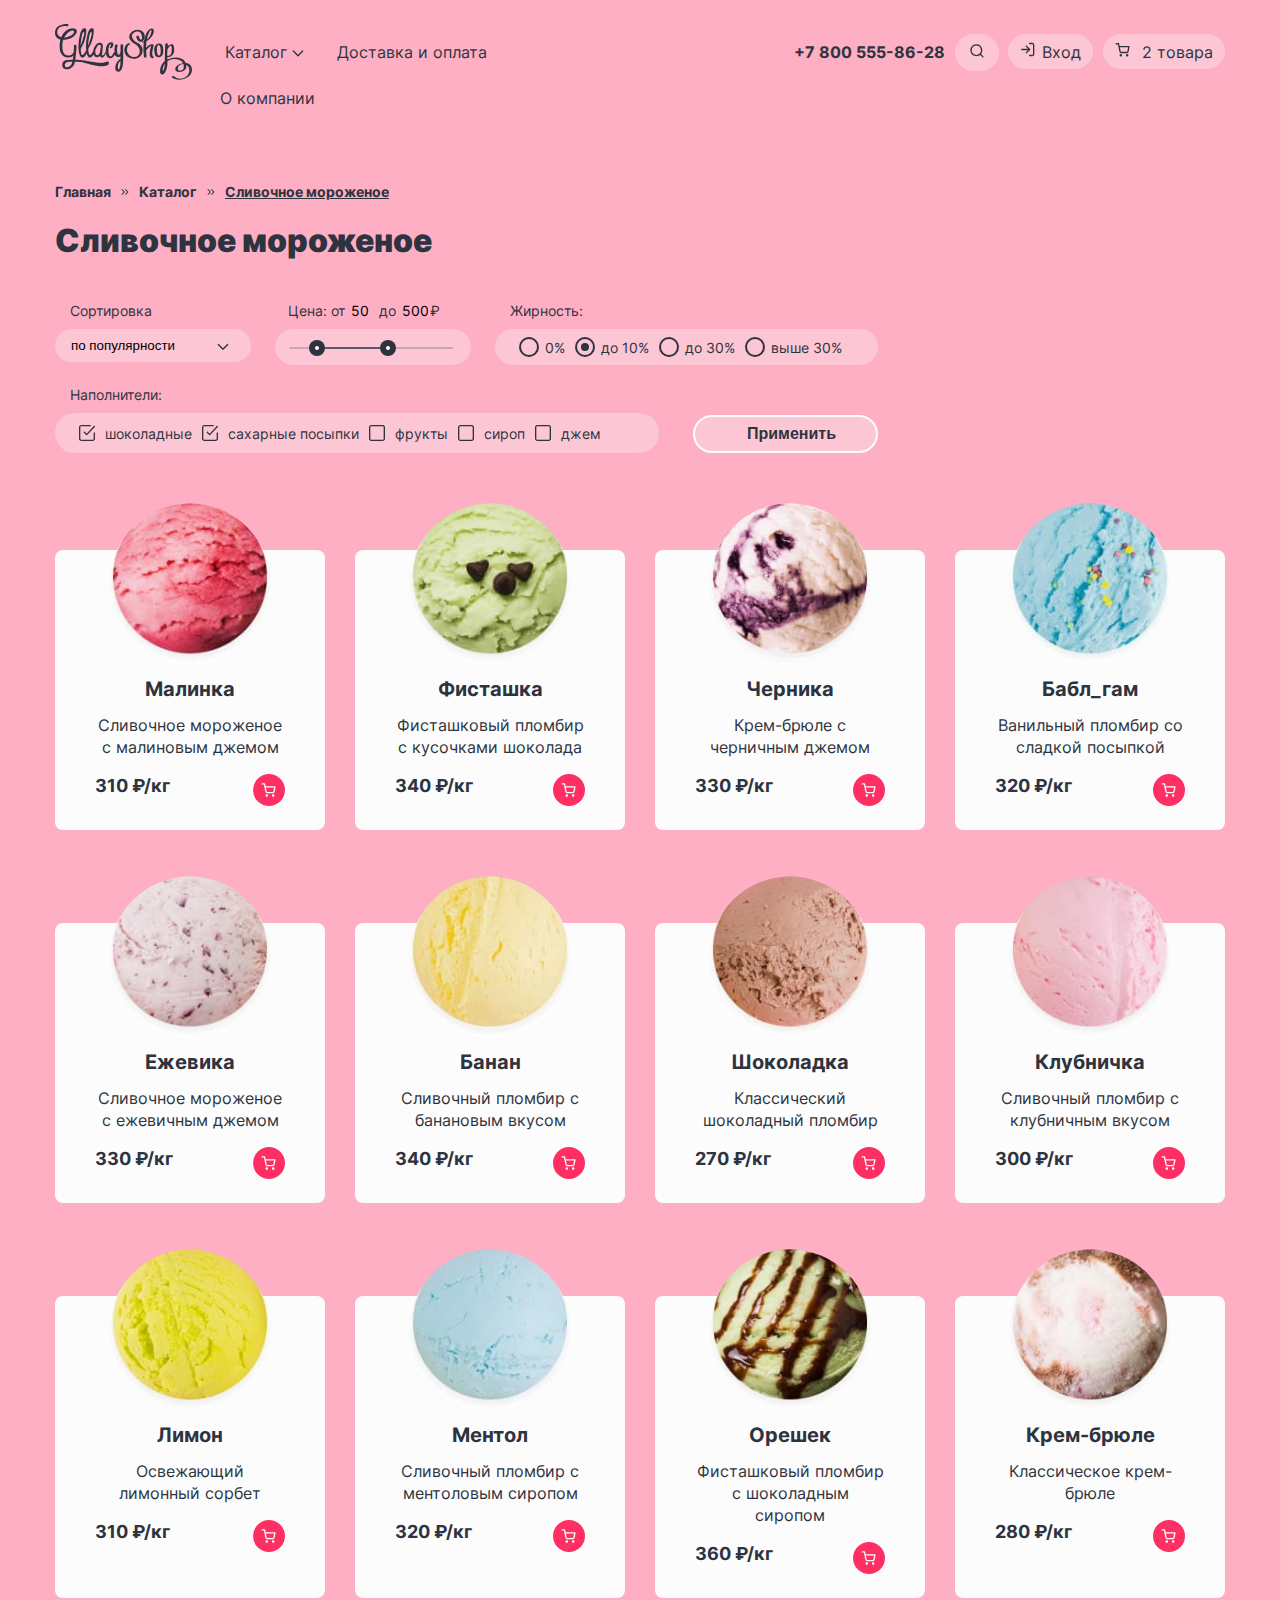
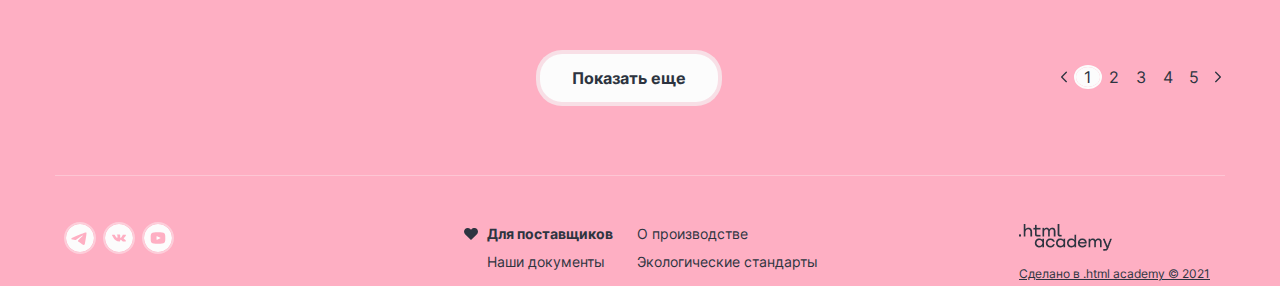
==== commit 0949c7ad: "Merge pull request #9 from elenaborisova58/master" ====
--- a/catalog.html
+++ b/catalog.html
@@ -264,7 +264,8 @@
               <legend class="catalog__filter-title"></legend>
               <div class="range-wrapper-inputs">
                 <label class="catalog-filter-label">
-                  Цена: от <input class="range-input" type="number" value="50" name="min-price">
+                  Цена: от
+                  <input class="range-input" type="number" value="50" name="min-price">
                 </label>
 
                 <label class="catalog-filter-label">до <input class="range-input" type="number" value="500"
@@ -280,16 +281,10 @@
                     <div class="range-bar-line"></div>
                     <button class="range-toggle toggle-min" type="button">
 
-                      <svg class="circle-core" width="4" height="4" viewBox="0 0 4 4" fill="none">
-                        <circle cx="2" cy="2" r="2" />
-                      </svg>
                       <span class="visually-hidden">кнопка перключения минимальной цены</span>
                     </button>
                     <button class="range-toggle toggle-max" type="button">
 
-                      <svg class="circle-core" width="4" height="4" viewBox="0 0 4 4" fill="none">
-                        <circle cx="2" cy="2" r="2" />
-                      </svg>
                       <span class="visually-hidden">кнопка перключения максимальной цены</span>
                     </button>
                   </div>
--- a/css/style.css
+++ b/css/style.css
@@ -945,26 +945,25 @@
 }
 
 .tooltype-text {
-
+    display: none;
     position: absolute;
     width: 169px;
+    font-weight: 400;
     font-size: 12px;
     line-height: 16px;
+    color: #565C66;
     padding: 10px 8px 15px;
     border: 1px solid #B9B9B9;
     background-color: #fff;
     border-radius: 4px;
     margin-left: 72px;
     z-index: 1;
-    visibility: hidden;
-}
-
+
+}
 
 .tooltype-adress:hover+.tooltype-text {
-    visibility: visible;
-
-}
-
+    display: block;
+}
 
 
 .form {
@@ -1306,7 +1305,7 @@
     position: absolute;
     height: 2px;
     background-color: rgba(86, 92, 102, 1);
-    
+
 }
 
 .range-bar-line {
@@ -1326,7 +1325,10 @@
     height: 16px;
     margin: 0;
     padding: 0;
-    background: #2D3440;
+    background-color: #2D3440;
+    background-image: url(../images/catalog/filter/point-white-toogle.svg);
+    background-position: center;
+    background-repeat: no-repeat;
     border-radius: 50%;
     border: none;
     cursor: pointer;
@@ -1346,24 +1348,17 @@
 .circle-core {
     width: 4px;
     height: 4px;
-    z-index: 1;
+
     fill: #FCFCFC;
     margin-bottom: 3px;
 }
 
-.circle-core::before {
-    display: block;
-    width: 10px;
-    height: 10px;
-    border-radius: 50%;
-    border: none;
-    fill: #b917ab;
-    content: "";
-
-}
 
 .range-toggle:hover {
-    background: #FCFCFC;
+    background-color: #FCFCFC;
+    background-image: url(../images/catalog/filter/point-black-toogle.svg);
+    background-position: center;
+    background-repeat: no-repeat;
 
 }
 
@@ -1374,6 +1369,9 @@
 .range-toggle:focus {
     background-color: #FCFCFC;
     outline: 2px solid rgba(45, 52, 64, 1);
+    background-image: url(../images/catalog/filter/point-black-toogle.svg);
+    background-position: center;
+    background-repeat: no-repeat;
 
 }
 
@@ -1636,9 +1634,9 @@
     outline: 2px solid #2D3440;
 }
 
-.catalog-page:disabled {
+.catalog-page.disabled {
     background-color: rgba(252, 252, 252, 1);
-
+    outline: 2px solid #FCFCFC;
 }
 
 .catalog__number-pagination {
